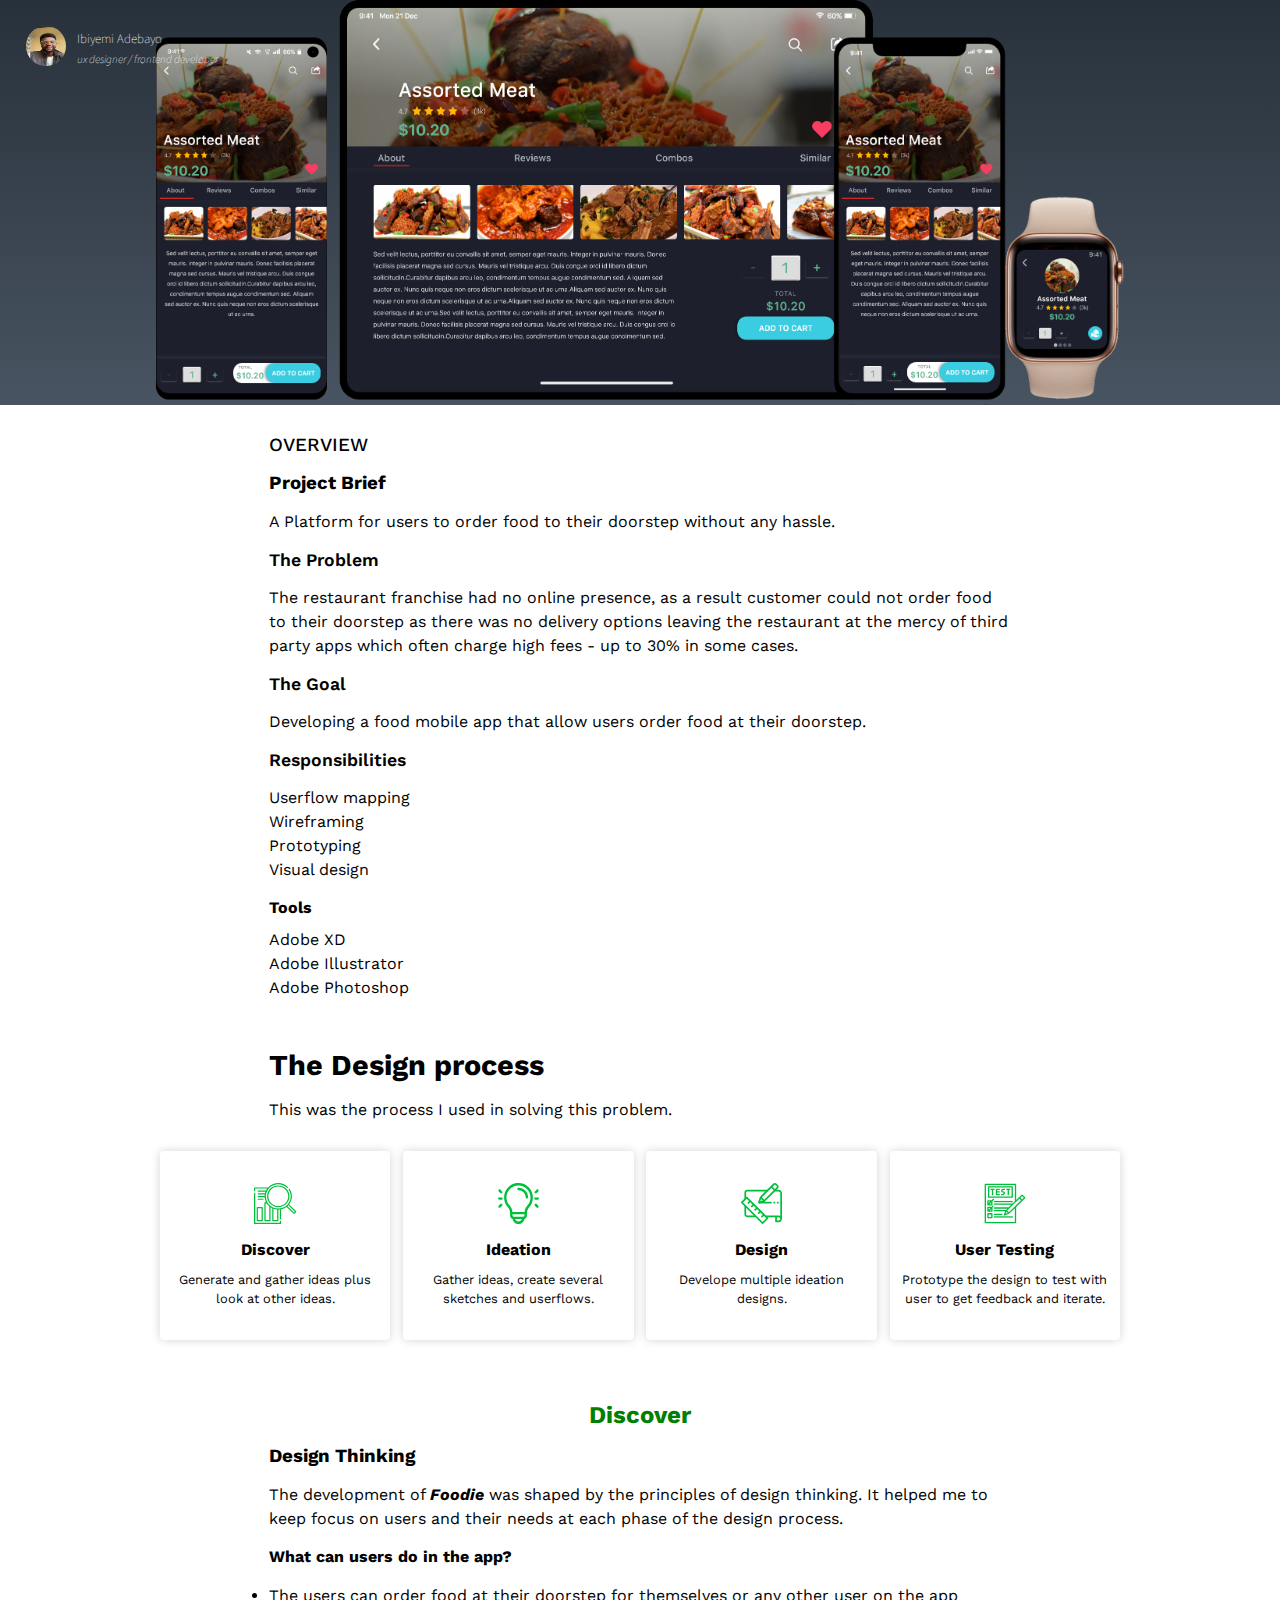
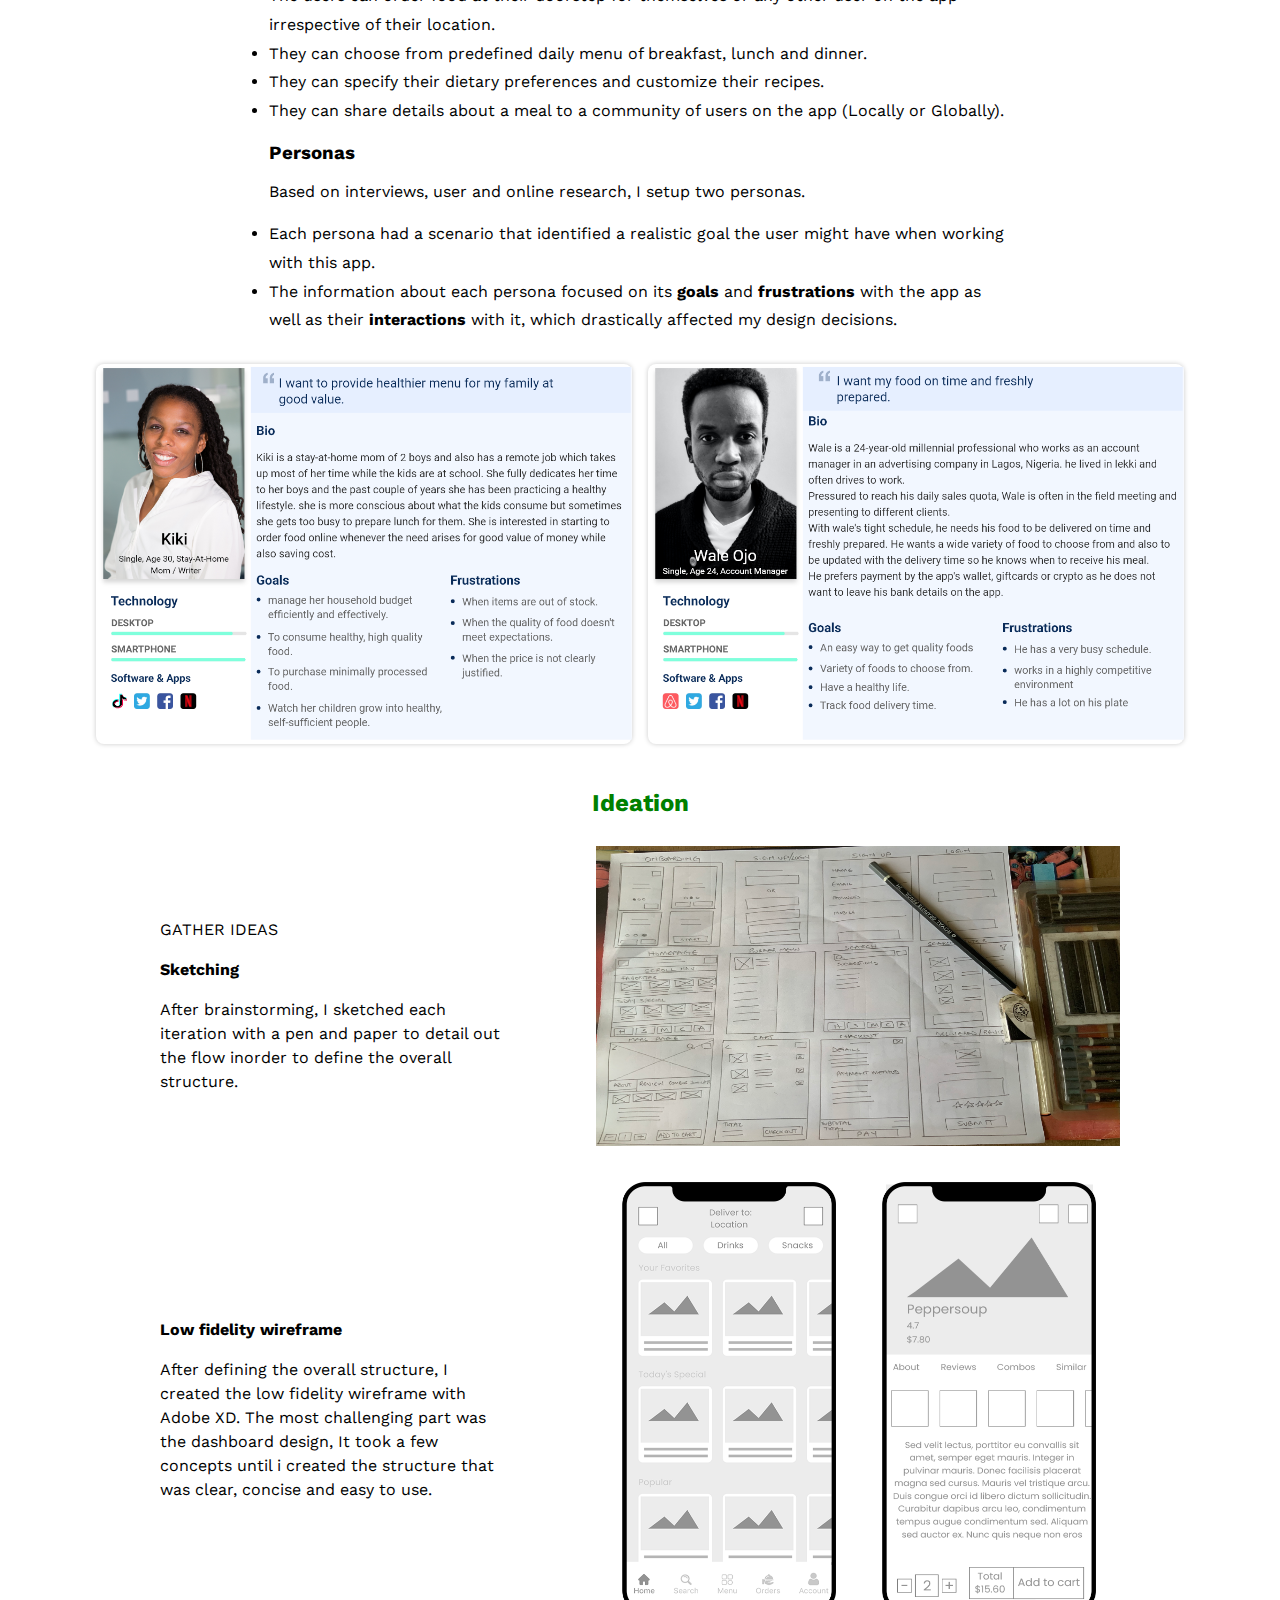
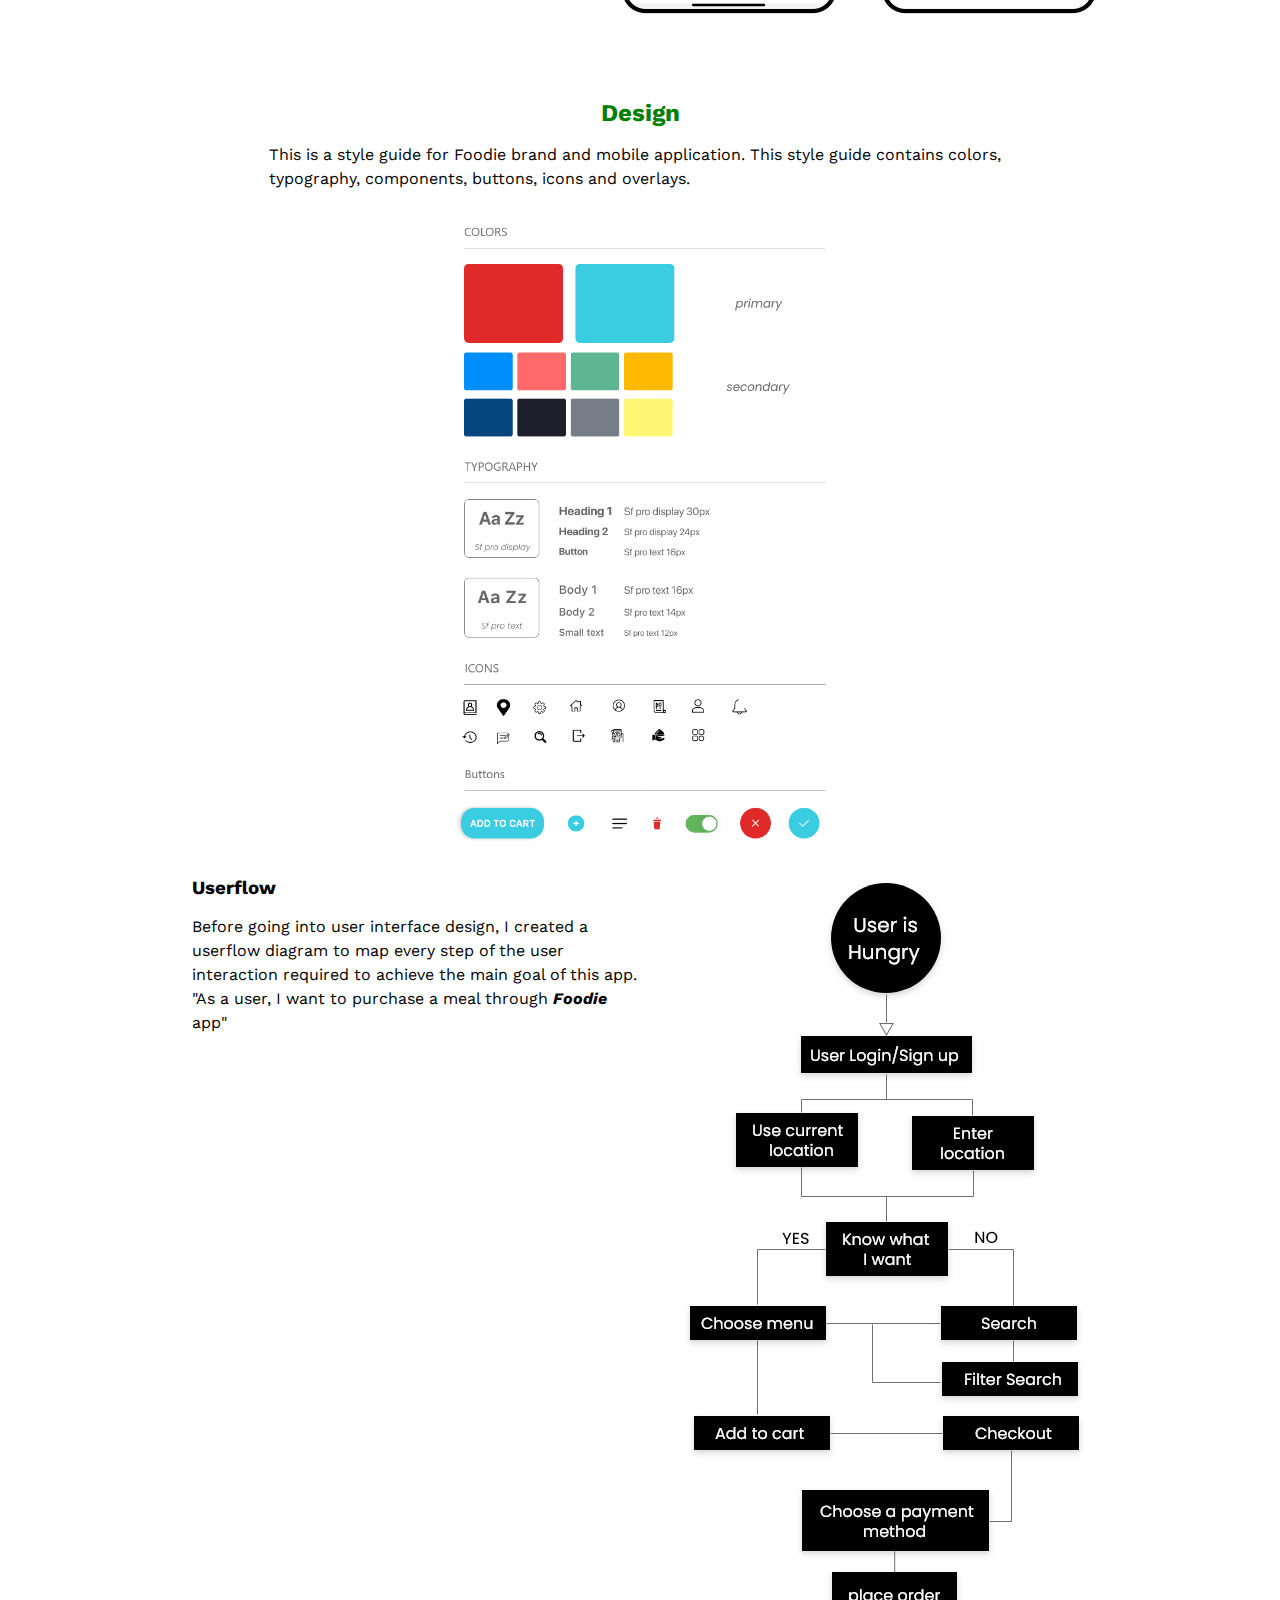
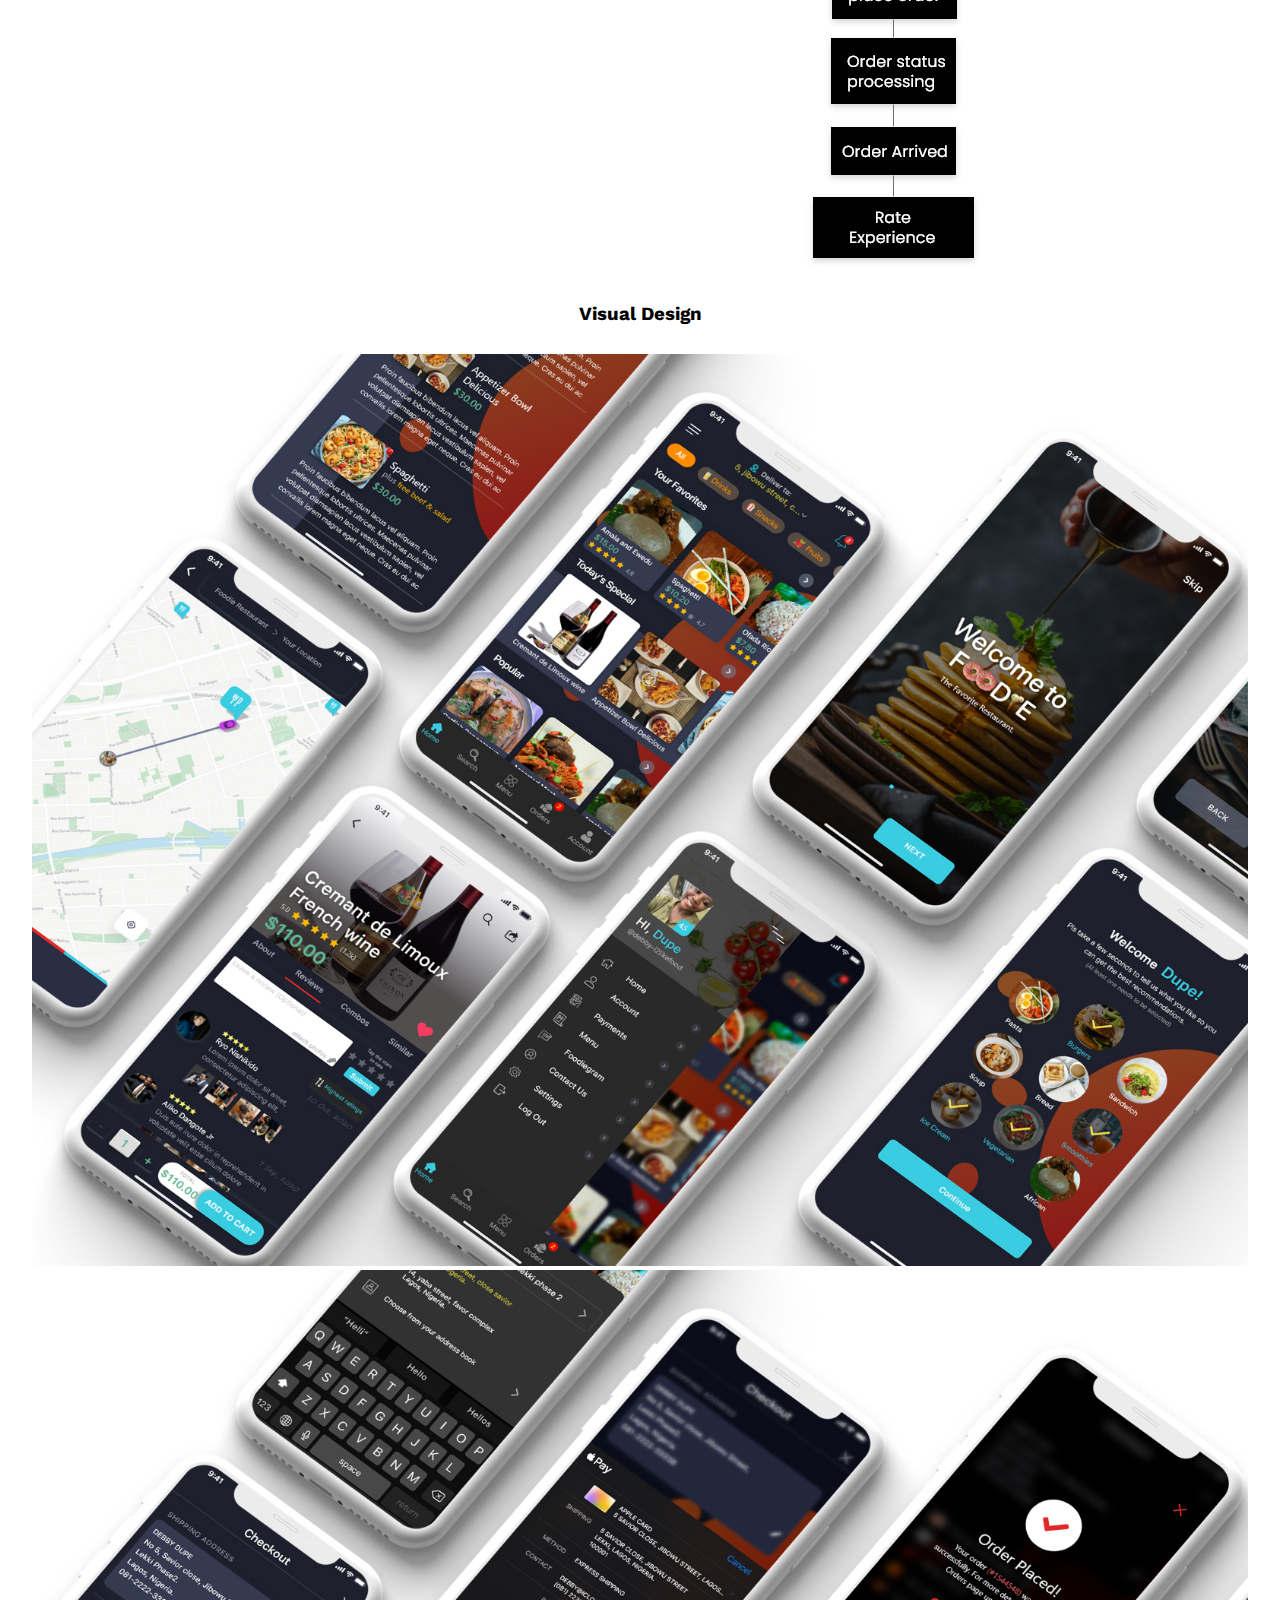
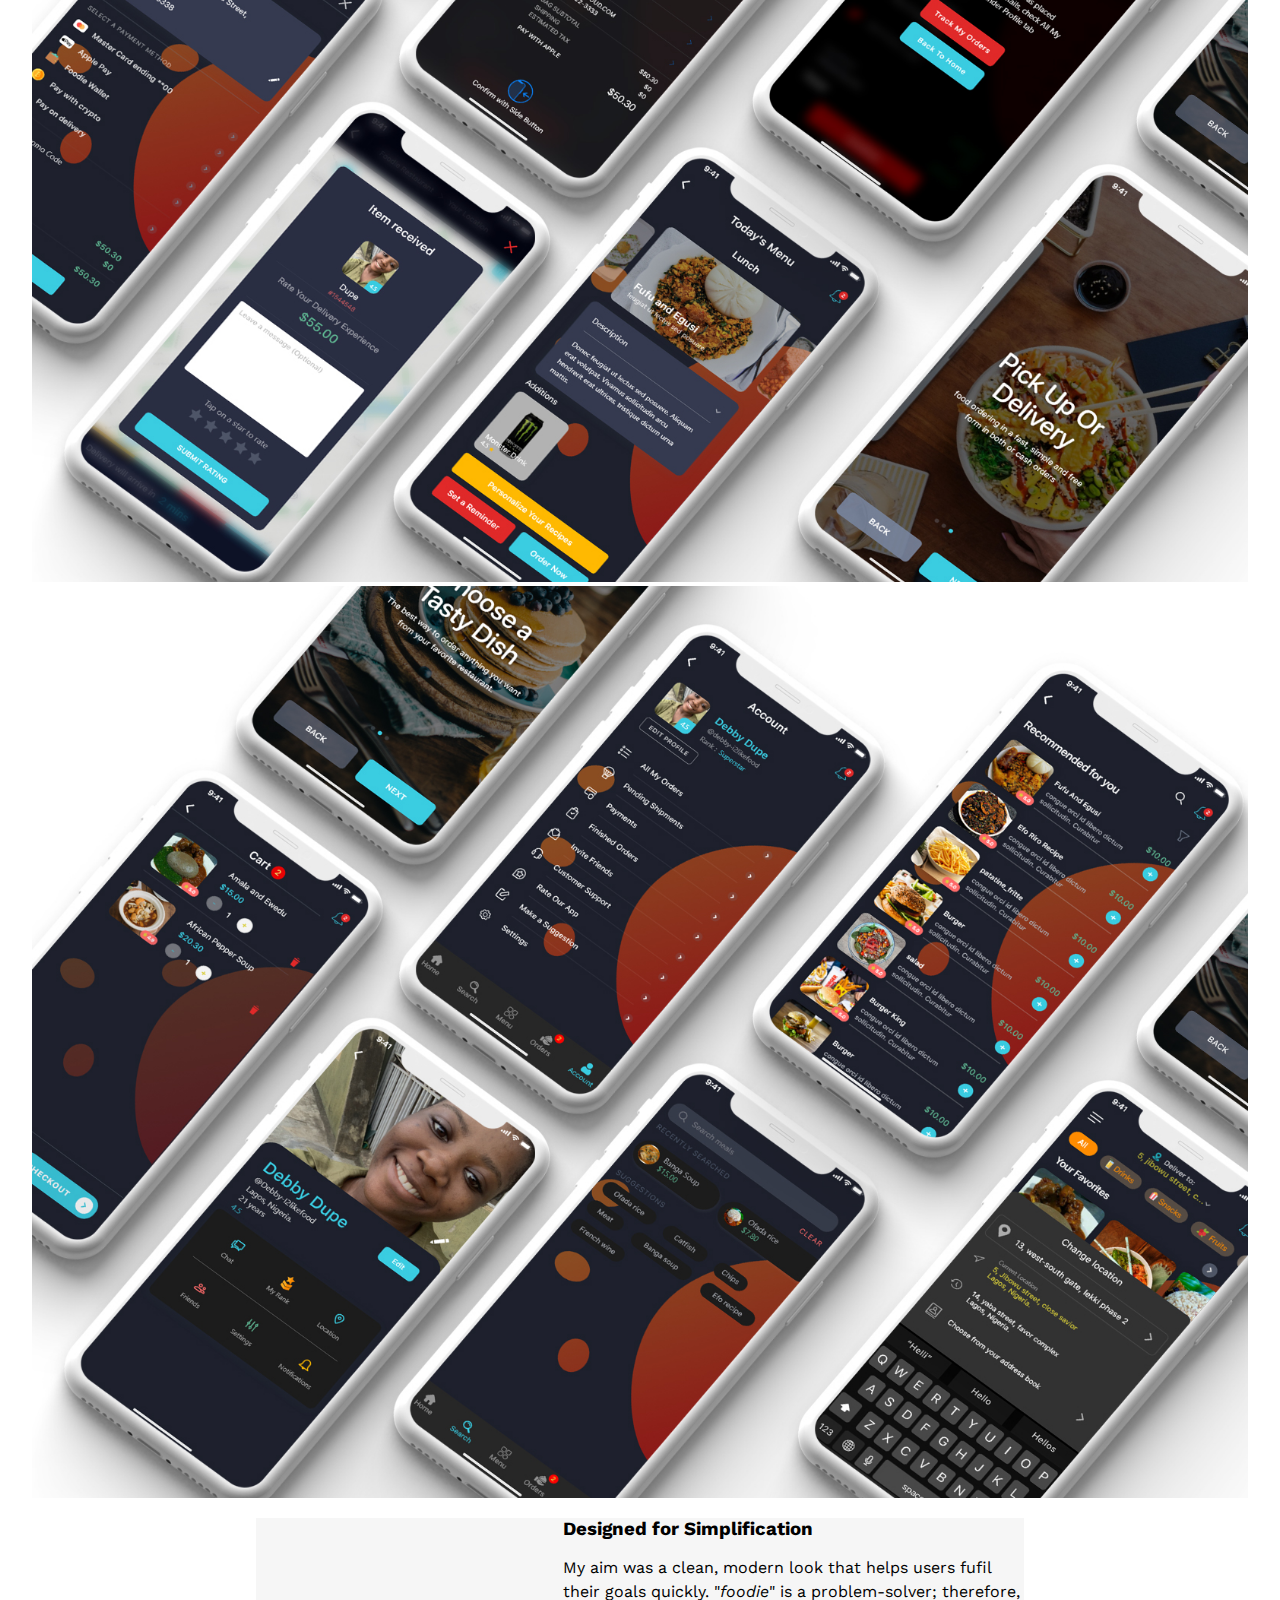
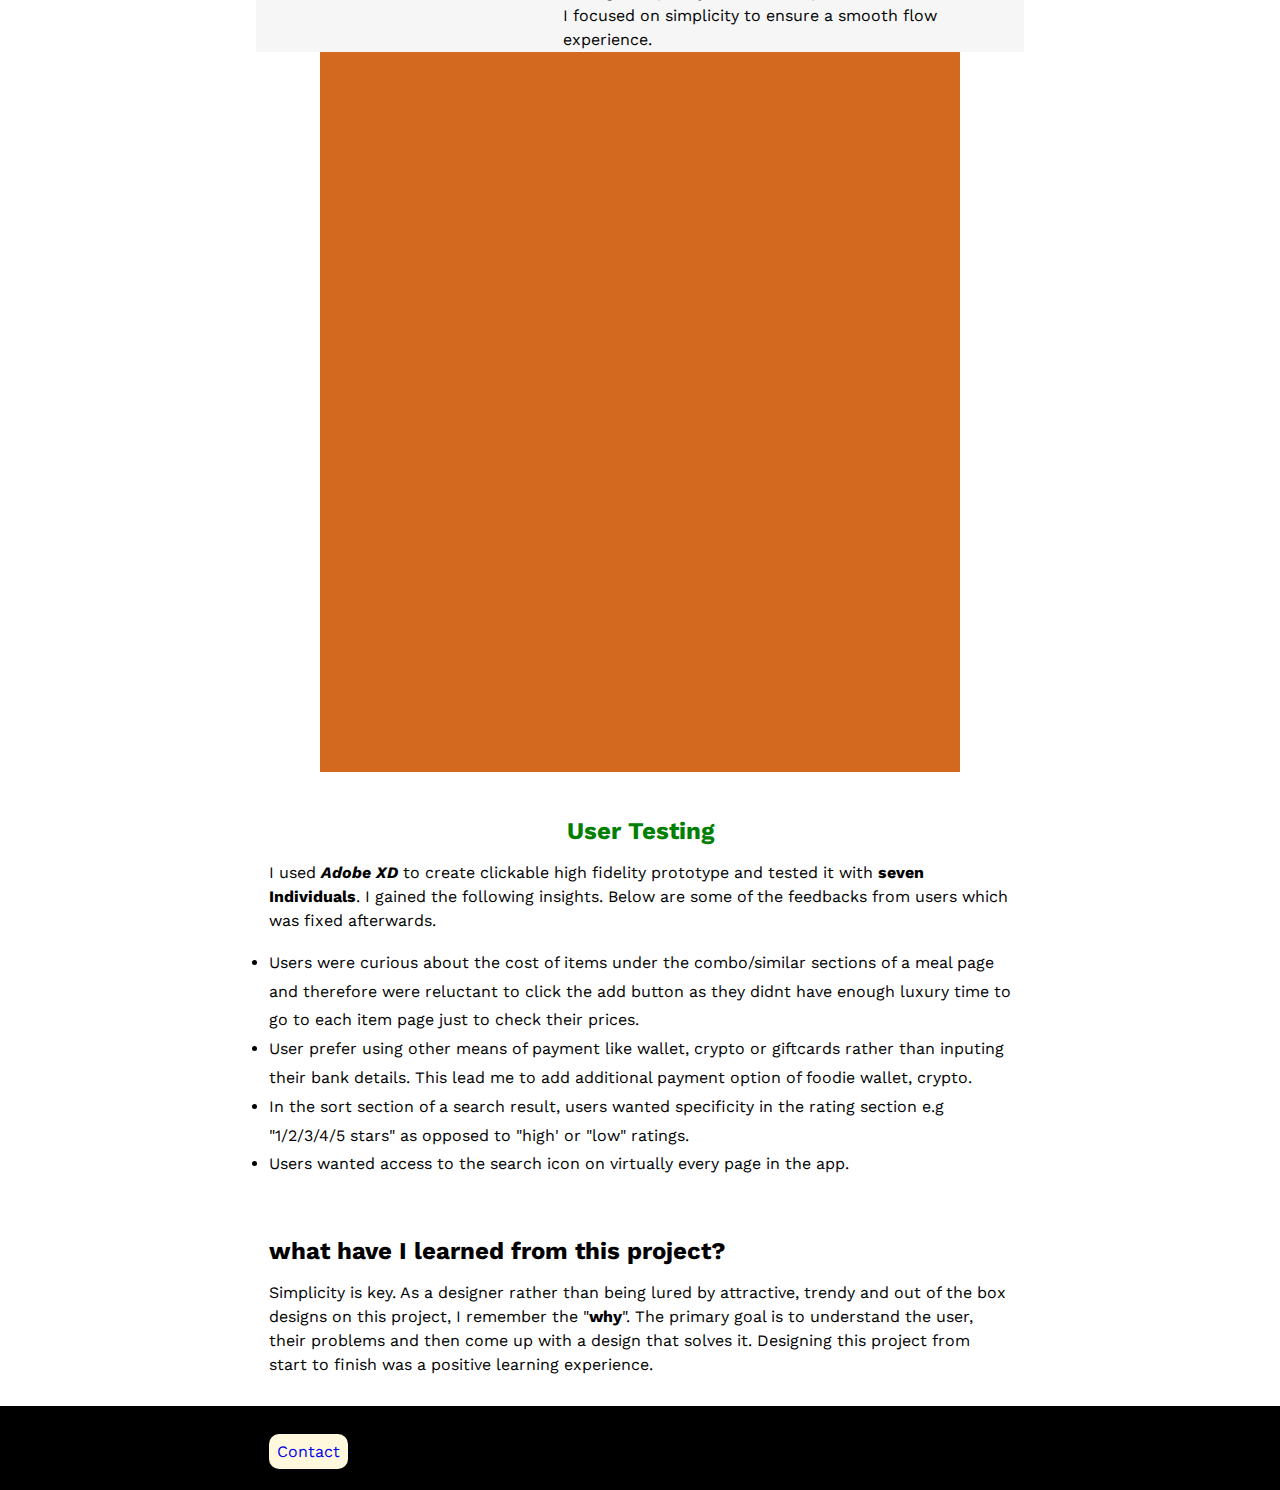
==== index.html @ 2580980e "changed mockup" ====
<!DOCTYPE html>
<html lang="en">
<head>
    <meta charset="UTF-8">
    <meta name="viewport" content="width=device-width, initial-scale=1.0">
    <title>Welcome to foodie</title>
    <link rel="preconnect" href="https://fonts.gstatic.com">
    <link href="https://fonts.googleapis.com/css2?family=Source+Sans+Pro:ital,wght@0,300;0,400;0,900;1,200&family=Work+Sans:wght@400;500;600&display=swap" rel="stylesheet">
    <link rel="stylesheet" href="web-fonts-with-css/css/fontawesome-all.min.css">
    <link rel="stylesheet" href="foodie.css">
    <link rel="stylesheet" href="query.css">
</head>
<body>
    
    <section id="header-bg-img">
        <div class="myinfo">
            <a href="#"><img class="mypic" src="foodie/IMG_1595_50.jpg" alt=""></a>
            <div class="details">
                <div class="myname"><a href="">Ibiyemi Adebayo</a></div>
                <div class="role"><a href="">ux designer / frontend developer</a></div>
            </div>
        </div>
    </section>

    <section id="overview">
        <div class="container-text">
            <h3 style="font-weight: 500;">OVERVIEW</h3>
            <h3>Project Brief</h3>
            <p>A Platform for users to order food to their doorstep without any hassle.</p>
            <h3 class="problem">The Problem</h3>
            <p>The restaurant franchise had no online presence, as a result customer could not order food to their doorstep as there was no delivery options leaving the restaurant at the mercy of third party apps which often charge high fees - up to 30% in some cases.</p>
            <h3 class="goal">The Goal</h3>
            <p>Developing a food mobile app that allow users order food at their doorstep.</p>
            <h3 class="responsibility" >Responsibilities</h3>
            <p>Userflow mapping</p>
            <p>Wireframing</p>
            <p>Prototyping</p>
            <p>Visual design</p>

            <h4>Tools</h4>
            <p>Adobe XD</p>
            <p>Adobe Illustrator</p>
            <p>Adobe Photoshop</p>
    
            <h2 class="process">The Design process</h2>
            <p class="process-text">This was the process I used in solving this problem.</p>
        </div>

            <div class="process-bg-img">
                <div class="discoveries">
                    <div class="discover-icon">
                        <a href=""><img class="icon" src="foodie/research.svg" alt=""></a>
                    </div>
                    <h4 class="text-head">
                        Discover
                    </h4>
                    <p>
                        Generate and gather ideas plus look at other ideas.
                    </p>
                </div>

                <div class="discoveries">
                    <div class="discover-icon">
                        <a href=""><img class="icon" src="foodie/idea.svg" alt=""></a>
                    </div>
                    <h4 class="text-head"> Ideation</h4>
                    <p>Gather ideas, create several sketches and userflows.</p>
                </div>

                <div class="discoveries">
                    <div class="discover-icon">
                        <a href=""><img class="icon" src="foodie/sketch.svg" alt=""></a>
                    </div>
                    <h4 class="text-head">Design</h4>
                    <p> Develope multiple ideation designs.</p>
                </div>

                <div class="discoveries">
                    <div class="discover-icon">
                        <a href=""><img class="icon" src="foodie/test.svg" alt=""></a>
                    </div>
                    <h4 class="text-head">User Testing</h4>
                    <p> Prototype the design to test with user to get feedback and iterate.</p>
                </div>
            </div>
    
        <div class="container-text">
                
                <h2 class="discover-header">Discover</h2>
                <h3 class="discover">
                    Design Thinking
                </h3>
        
                <p>The development of <em><strong>Foodie</strong></em> was shaped by the principles of design thinking. It helped me to keep focus on users and their needs at each phase of the design process.</p>
                <h4 class="keyfinding">What can users do in the app?</h4>
                <ul>
                    <li>The users can order food at their doorstep for themselves or any other user on the app irrespective of their location.</li>
                    <li>They can choose from predefined daily menu of breakfast, lunch and dinner.</li>
                    <li>They can specify their dietary preferences and customize their recipes.</li>
                    <li>They can share details about a meal to a community of users on the app (Locally or Globally).</li>
                </ul>
        
                <h3 class="personas">Personas</h3>
                <p>Based on interviews, user and online research, I setup two personas.</p>
        
                <ul>
                    <li>Each persona had a scenario that identified a realistic goal the user might have when working with this app.</li>
                    <li>The information about each persona focused on its <strong>goals</strong> and <strong>frustrations</strong> with the app as well as their <strong>interactions</strong> with it, which drastically affected my design decisions.</li>
                </ul>
        </div>

            <div class="personas-bg-img">
               
                <div class="persona">
                    <img class="svg" src="foodie/Group 1541.png" alt="">
                </div>

                <div class="persona">
                    <img class="svg" src="foodie/Group 153901.png" alt="">
                </div>
                
            </div>
<!-- 
            <div class="container-persona">
                <div class="faza">
                    <div class="fazaprofile">
                        <div class="fazaimg">
                          <h3>Wale Ojo</h3>
                          <p>Single, Age 24, Account Manager</p>
                        </div>
                        <div class="fazatext">

                        </div>
                    </div>
                </div>
                <div class="christi">
                    <div class="christiprofile">
                        <div class="christi-img">

                        </div>
                        <div class="christi-text">

                        </div>
                    </div>
                </div>
            </div> -->

        <div class="container-text">
                <h2 class="discover-header" >
                    Ideation
                </h2>
        </div>

        
        <div class="sketch-container">
            <div class="d-ideas">
                <p class="idea">GATHER IDEAS</p>
                <p class="idea2"><strong>Sketching</strong></p>
                <p>After brainstorming, I sketched each iteration with a pen and paper to detail out the flow inorder to define the overall structure. </p>
            </div>

            <div class="ideation-bg-img">
                    <img class="sketch" src="foodie/IMG_E1622.JPG" alt="">
            </div>
        </div>

        <div class="sketch-container">
            <div class="d-ideas">
                <p class="idea2"><strong>Low fidelity wireframe</strong></p>
                <p>After defining the overall structure, I created the low fidelity wireframe with Adobe XD. The most challenging part was the dashboard design, It took a few concepts until i created the structure that was clear, concise and easy to use. </p>
            </div>

            <div class="ideation-bg-img2">
                    <img class="sketch2" src="foodie/102.png" alt="">
            </div>
        </div>
            
        <div class="container-text">
                    <h2 class="discover-header">Design</h2>
        
                    <!-- <p class="laying">Lorem ipsum dolor sit amet consectetur.</p>
                    <p class="laying2">Lorem ipsum dolor sit amet consectetur.</p> -->
                    <p class="styleguide">This is a style guide for Foodie brand and mobile application. This style guide contains colors, typography, components, buttons, icons and overlays.</p>

                    <div class="design-bg-img">
                        <img  class="elements" src="foodie/Group 1688.png" alt="">
                    </div>
        
        </div>
        
        <div class="userflow-cont">
            <div class="userflow-text">
                            <h3 class="general">Userflow</h3>
                
                            <p class="userflow">
                               Before going into user interface design, I created a userflow diagram to map every step of the user interaction required to achieve the main goal of this app. "As a user, I want to purchase a meal through <strong><em>Foodie</em></strong> app"
                            </p>
                        </div>
    
                        <div class="userflow-bg-img">
                            <img class="flowimg"  src="foodie/Group 1721.png" alt="">
                        </div>
                    </div>
   
    
    
            <div class="container-text">
                <h3 class="splash">Visual Design</h3>
            </div>

            <div class="visual-img-cont">
                <img class="visual-img" src="foodie/newmockup-1.jpg" alt="">
            </div>
            <div class="visual-img-cont">
                <img class="visual-img" src="foodie/newmockup-2.jpg" alt="">
            </div>
            <div class="visual-img-cont">
                <img class="visual-img" src="foodie/newmockup-3.jpg" alt="">
            </div>
           
        
                <div class="simply">
                    
                    <div class="simply-img">
                        <img class="simplyimg" src="foodie/IMG-1540222.gif" alt="">
                    </div>

                    <div class="simply-text">
                        <h3 class="homescreen" style="margin-bottom: 1rem;">
                            Designed for Simplification
                        </h3>
                        <p>My aim was a clean, modern look that helps users fufil their goals quickly. "<em>foodie</em>" is a problem-solver; therefore, I focused on simplicity to ensure a smooth flow experience.</p>
                    </div>

                </div>
        
                <div class="videowrapper">
                    <iframe width="400" height="600" style="margin: 0 auto;"  src="https://www.youtube.com/embed/BEvwaNuHQRQ" frameborder="0" allow="accelerometer; autoplay; clipboard-write; encrypted-media; gyroscope; picture-in-picture" allowfullscreen></iframe>
                </div>
               

        <div class="container-text">
                <h2 class="discover-header">User Testing</h2>
                <p>I used <em><strong>Adobe XD</strong></em> to create clickable high fidelity prototype and tested it with <strong>seven Individuals</strong>. I gained the following insights. Below are some of the feedbacks from users which was fixed afterwards.</p>

                <ul>
                <li>Users were curious about the cost of items under the combo/similar sections of a meal page and therefore were reluctant to click the add button as they didnt have enough luxury time to go to each item page just to check their prices.</li>
                <li>User prefer using other means of payment like wallet, crypto or giftcards rather than inputing their bank details. This lead me to add additional payment option of foodie wallet, crypto.</li>
                <li>In the sort section of a search result, users wanted specificity in the rating section e.g "1/2/3/4/5 stars" as opposed to "high' or "low" ratings.</li>
                <li>Users wanted access to the search icon on virtually every page in the app.</li>
            </ul>
        </div>

            <div class="playlist-bg-img">

            </div>

        <div class="container-text">
                <h2 class="applewatch">what have I learned from this project?</h2>
                <p>Simplicity is key. As a designer rather than being lured by attractive, trendy and out of the box designs on this project, I remember the "<strong>why</strong>". The primary goal is to understand the user, their problems and then come up with a design that solves it. Designing this project from start to finish was a positive learning experience.</p>
        </div>



    </section>
  
    <section id="footer">
    
        <div class="container-text">
       
            <div class="footer-contact">
                <div class="contact-details">
                    <div class="contact"><a href="https://hibee01.github.io/my-portfolio/#contact">Contact</a>
                    </div>
                   
                </div>
               
            </div>
        </div>
</section>













    
</body>
</html>
---- foodie.css ----
* {
    margin: 0;
    padding: 0;
    box-sizing: border-box;
}

body {
    /* font-family: 'Source Sans Pro', sans-serif; */
    font-family: 'Work Sans', sans-serif;
}

p {
    line-height: 1.5;
}

h2 {
    margin: 1rem 0;
}

h3 {
    margin-bottom: 1rem;
}

.problem {
    margin-top: 1.5rem;
}

h4 {
    margin: 1rem 0 0.7rem 0;
}

ul {
    margin: 1rem 0;
}

li {
    line-height: 1.8;
}


#header-bg-img {
    background-image: url(foodie/mockup.png), linear-gradient(#28313B,#485461);
    height: 40vh;
    width: 100%;
    margin-bottom: 1rem;
    background-size: contain;
    background-repeat: no-repeat;
    background-position: center;
}

.mypic {
    width: 60px;
    height: 60px;
    border-radius: 50%;
    object-fit: fill;
    /* margin-left: 4%;
    margin-top: 2%; */
}

.videowrapper {
    width: 50%;
    position: relative;
    height: 0;
    padding-bottom: 56.25%;
    background-color: chocolate;
    margin: auto;
}
.videowrapper iframe {
    position: absolute;
    top: 0;
    left: 0;
    width: 100%;
    height: 100%;
   
}


.myinfo a {
    text-decoration: none;
}

.myinfo {
    display: flex;
    align-items: center;
    padding-left: 2%;
    padding-top: 2%;
}

.details {
    margin-left: 0.7rem;
}

.details a {
    color: white;
}

.myname a {
    font-weight: 200;
    font-family: 'Source Sans Pro', sans-serif;
}

.role a {
    font-style: italic;
    font-weight: 200;
    font-size: 0.7rem;
    font-family: 'Source Sans Pro', sans-serif;
}

/* OVERVIEW SECTION */

.container-text {
    width: 60%;
    /* background-color: red; */
    margin: 0 auto;
    padding: 1%;
}

.problem, .goal, .responsibility {
    margin: 1rem 0;
    font-weight: 600;
    font-size: 1.1rem;
}

.process {
    font-size: 1.8rem;
    margin: 3rem 0 1rem 0;
}

.process-bg-img {
    display: flex;
    justify-content: space-between;
    width: 65%;
    margin: 1rem auto;
    /* background-color: green; */
    
}

.discoveries {
    flex-basis: 24%;
    text-align: center;
    background: white;
    box-shadow: 0 0 10px rgb(212, 212, 212);
    border-radius: 4px;
    padding: 2rem 0.7rem;
}

.discoveries p {
    font-size: 0.8rem;
    /* line-height: 1.2; */
}

.icon {
    width: 20%;
    color: green;
}

.text-head {
    margin: 0.7rem 0;
}

.personas-bg-img {
    display: flex;
    width: 80%;
    gap: 1.2rem;
    margin: 0 auto;
    justify-content: space-between;
    /* background-color: brown; */
}

.persona {
    box-shadow: 0 0 5px rgb(202, 202, 202);
    border-radius: 8px;
    /* background-color: chartreuse; */
}

.svg {
    width: 100%;
}

.discover-header {
    text-align: center;
    margin: 2rem 0 1rem 0;
    color: green;
}

.sketch-container {
    display: flex;
    align-items: center;
    width: 60%;
    margin: 0 auto;
    /* background-color: pink; */
    /* justify-content: space-between; */
}

.d-ideas {
    flex-basis: 50%;
}

.ideation-bg-img {
   flex-basis: 60%;
}

.ideation-bg-img2 {
   flex-basis: 60%;
}

.idea, .idea2 {
    margin: 1rem 0;
}

.d-ideas p {
    width: 80%;
}

.sketch {
    width: 100%;
    height: 300px;
}

.sketch2 {
    width: 100%;
    max-height: 500px;
}

.container-persona {
    width: 70%;
    display: flex;
}

.design-bg-img {
    text-align: center;
    margin-top: 2rem;
    /* background-color: blue; */
}

.elements {
    width: 50%;
}

.userflow-cont {
    display: flex;
    /* background-color: blue; */
    width: 70%;
    margin: 1rem auto;
}

.userflow-text {
    flex-basis: 50%;
}

.userflow-bg-img {
    text-align: right;
    flex-basis: 50%;
}

.splash {
    text-align: center;
}

.visual-img-cont {
    margin: 0 auto;
    text-align: center;
}
.visual-img {
    width: 95%;
    
}


.simply {
    display: flex;
    justify-content: space-between;
    align-items: center;
    background: #F6F6F6;
    margin-left: auto;
    margin-right: auto;
    margin-top: 1rem;
    width: 60%;
}

.simply-img {
    flex-basis: 30%;
}

.simplyimg {
    width: 90%;
}

.simply-text {
    flex-basis: 60%; 
}

.simply-text p {
    width: 100%;
}

.video-link {
    text-align: center;
    margin-top: 1rem;
}

.video-link a {
    background-color: blue;
    color: white;
    padding: 1rem 2rem;
    border: none;
    border-radius: 50px;
    box-shadow: 1px 1px 10px rgb(165, 164, 164);
    cursor: pointer;
    font-weight: 600;
    text-decoration: none;
}

#footer {
    background-color: black;
    clear: both;
    padding: 1rem 0;
    margin-top: 1rem;
}

.footer-contact {
    display: flex;
    justify-content: space-between;
    align-items: center;
}

.contact, .resume {
    display: inline-block;
    margin-top: 0.5rem;
}

.contact a, .resume a {
    font-size: 1rem;
    padding: 0.5rem;
    text-decoration: none;
    background-color: cornsilk;
    border-radius: 10px;
    margin-right: 1rem;
}

.share {
    font-size: 0.7rem;
}
---- query.css ----
@media (max-width: 1700px) {
    .splash-bg-img {
        height: 1800px;
    }
    .sketch-container {
        width: 65%;
    }
    
    
}
@media (max-width: 1500px) {
    .splash-bg-img {
        height: 1500px; 
    }
    .sketch-container {
        width: 70%;
    }
    
 
    
}
@media (max-width: 1300px) {
    .splash-bg-img {
        height: 1300px; 
    }
    #header-bg-img {
        height: 45vh;
        width: 100%;
    }
    .process-bg-img {
        width: 75%; 
    }
    .mypic {
        width: 40px;
        height: 40px;
    }
    /* .myinfo {
        padding-left: 1%;
    } */
    .myname a {
        font-weight: 100;
        font-size: 0.8rem;
    }
    .role a {
        font-weight: 100; 
    }
    .personas-bg-img {
        width: 85%;
        gap: 1rem;
    }
    .sketch-container {
        width: 75%;
    }
    
    
}
@media (max-width: 1100px) {
    .splash-bg-img {
        height: 1100px; 
    }
    .process-bg-img {
        width: 85%; 
    }
    .process {
        font-size: 1.6rem;
    }
    .sketch-container {
        width: 80%;
    }
    .ideation-bg-img2 {
        flex-basis: 55%;
     }
     .sketch {
        width: 100%;
        height: 250px;
    }
    .design-bg-img {
        margin-top: 1.2rem;
    }
    .elements {
        width: 60%;
    }
    .flowimg {
        width: 80%;
    }
    .simply {
        width: 70%;
    }
  
}
@media (max-width: 955px) {
    .splash-bg-img {
        height: 1000px;  
    }
}
@media (max-width: 900px) {
    .splash-bg-img {
        height: 900px;  
    }
    #header-bg-img {
        height: 45vh;
        width: 100%;
    }
    .myinfo {
        display: none;
    }
    .role {
        width: 70%;
    }
    .container-text {
        width: 70%;
    }
    .process-bg-img {
        flex-wrap: wrap;
        width: 75%; 
        justify-content: center;
        gap: 1.5rem; 
    }
    .discoveries {
        flex-basis: 40%;
    }
    .personas-bg-img {
        width: 90%;
    }
    .sketch-container {
        width: 85%;
    }
    .elements {
        width: 65%;
    }
    .userflow-cont {
        display: block;
        /* background-color: blue; */
        width: 70%;
        margin: 1rem auto;
    }
    .userflow-bg-img {
        text-align: center;
        margin-top: .7rem;
    }
    .flowimg {
        width: 65%;
    }
    
 

}
@media (max-width: 767px) {
    .splash-bg-img {
        height: 700px;  
    }
    #header-bg-img {
        height: 45vh;
        width: 100%;
    }
    .container-text {
        width: 75%;
    }
    .process-bg-img {
        width: 80%; 
    }
    .personas-bg-img {
        display: block;
        width: 80%;
    }
    h2 {
        margin: 0.7rem 0;
    }
    p {
        line-height: 1.3;
    }
    .sketch-container {
        width: 90%;
    }
   
    .idea, .idea2 {
        margin: 0.7rem 0;
    }
    .elements {
        width: 70%;
    }
    .simply {
        width: 80%;
    }
    .process {
        font-size: 1.4rem;
    }
    .userflow-cont {
        width: 75%;  
    }
    .videowrapper {
        width: 70%;
    }

    
}
@media (max-width: 575px) {
    .splash-bg-img {
        height: 1000px;  
        background-image: url(foodie/Artboard\ s.png);
    }
    #header-bg-img {
        height: 45vh;
        width: 100%;
    }
    .myinfo {
        padding-top: 3%;
    } 
    .container-text {
        width: 80%;
    }
    .process-bg-img {
        width: 90%; 
        gap: 1rem;
    }
    .personas-bg-img {
        display: block;
        width: 85%;
    }
  
    .sketch-container {
        display: block;
        text-align: center;
        width: 70%;
        /* background-color: pink; */
    }
    .discover-header {
        margin-top: 2rem;
        margin-bottom: 1rem;
    }
    .styleguide {
        margin-top: 0.7rem;
    }
    
    .sketch {
        width: 100%;
        height: 250px;
    }
    .d-ideas p {
        width: 100%;
    }
    .ideation-bg-img {
        margin-top: 1rem;
    }
    .styleguide{
        text-align: center;
    }
    .elements {
        width: 75%;
    }
    .flowimg {
        width: 70%;
    }
    .simply {
        display: block;
        text-align: center;
        justify-content: space-between;
        align-items: center;
        background: #F6F6F6;
        width: 60%;
    }
    .simplyimg {
        width: 60%;
    }
    h2 {
        font-size: 1.3rem;
    }
    h3 {
        font-size: 1rem;
    }
    p {
        font-size: 0.8rem;
        line-height: 1.5;
    }
    li {
        font-size: 0.8rem;
        line-height: 2;
    }
    .discover {
        margin-top: 0.7rem;
    }
    .discoveries {
        box-shadow: 0 0 10px rgba(185, 185, 185, 0.39);
    }
    .userflow-cont {
        width: 80%;  
    }
    .process {
        font-size: 1.2rem;
        margin: 2rem 0 0.7rem 0;
    }
    .video-link a {
        font-size: 0.8rem;
        padding: 0.7rem 1rem;
        font-weight: 500;
        margin-top: 1rem;
    }
    .videowrapper {
        width: 80%;
    }
 
}

@media (max-width: 515px) {
    .splash-bg-img {
        height: 900px;  
        background-image: url(foodie/Artboard\ s.png);
    }
}
@media (max-width: 461px) {
    .splash-bg-img {
        height: 800px;  
        background-image: url(foodie/Artboard\ s.png);
    }
    .videowrapper {
        width: 90%;
    }
}
 @media (max-width: 401px) {
    .splash-bg-img {
        height: 700px;  
        background-image: url(foodie/Artboard\ s.png);
    }
} 

@media (max-width: 376px) {
    .splash-bg-img {
        height: 1100px;  
        background-image: url(foodie/Artboard\ 30.png);
    }
    .container-text {
        width: 85%;
    }
    .process-bg-img {
        display: block;
        width: 65%; 
    }
    h2 {
        font-size: 1.1rem;
    }
    h3 {
        font-size: 1rem;
    }
    .problem, .goal, .responsibility {
        font-size: 1rem;
        margin-bottom: 0.5rem;
    }
    .icon {
        width: 12%;
        color: green;
    }
    .discoveries {
        margin-top: 0.7rem;
    }
    #header-bg-img {
        height: 45vh;
        width: 100%;
        background-size: contain;
        background-image: url(foodie/Group\ 2000-2.png), linear-gradient(#28313B,#485461);
    }
    .process {
        font-size: 1.1rem;
        text-align: center;
    }
    .process-text {
        text-align: center;
    }
    .elements {
        width: 95%;
    }
    .flowimg {
        width: 80%;
    }
    .sketch-container {
        width: 90%;
    }
    .userflow-cont {
        width: 90%;  
    }
    .simply {
        width: 75%;
    }
 
    .video-link a {
        font-size: 0.7rem;
        padding: 0.7rem 1.1rem;
        font-weight: 500;
        margin-top: 1rem;
    }
    .discover-header {
        margin-top: 1.5rem;
        margin-bottom: 0.5rem;
    }
    .applewatch {
        font-size: 1rem;
    }
    
    
}
@media (max-width: 341px) {
    .splash-bg-img {
        height: 900px;  
        background-image: url(foodie/Artboard\ 30.png);
}

/* @media (max-width: 300px) {
    .splash-bg-img {
        height: 900px;  
        background-image: url(foodie/Artboard\ 30.png);
} */
}
@media (max-width: 290px) {
    .splash-bg-img {
        height: 700px;  
        background-image: url(foodie/Artboard\ 30.png);
}
}
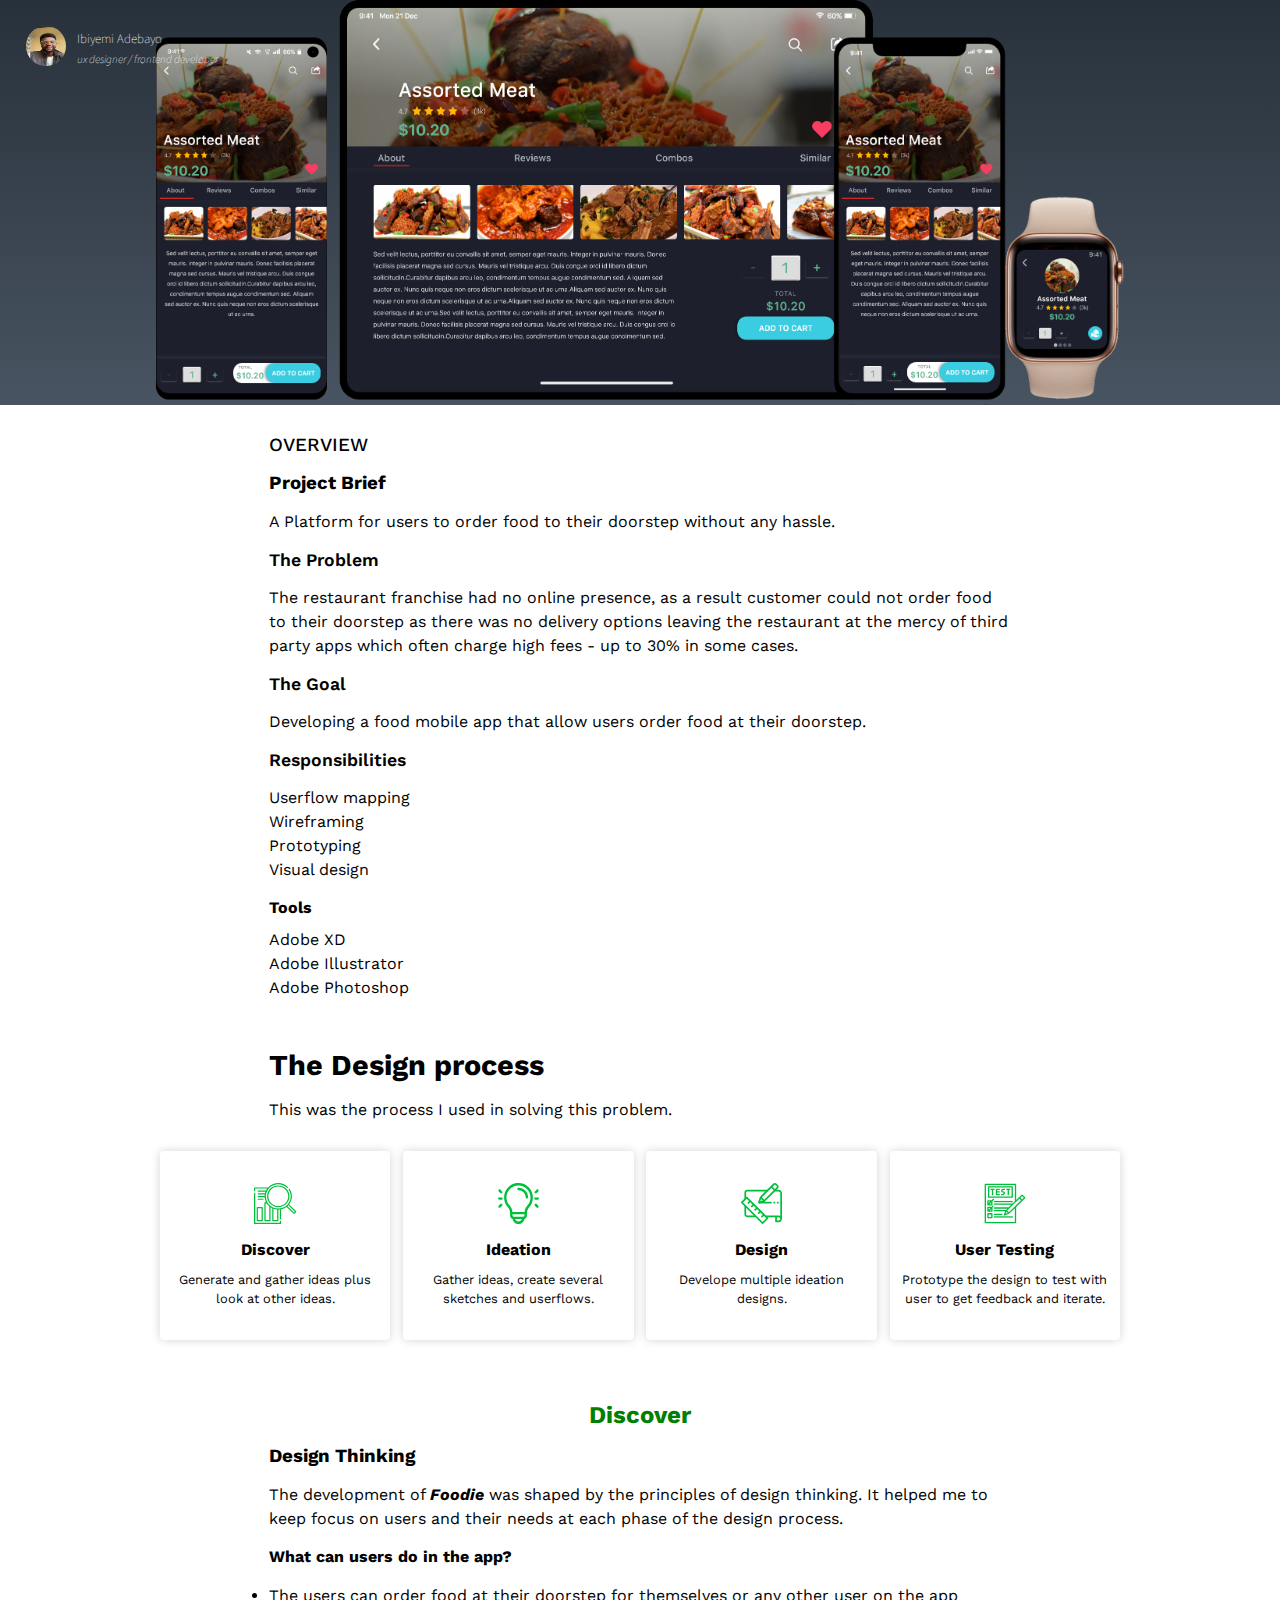
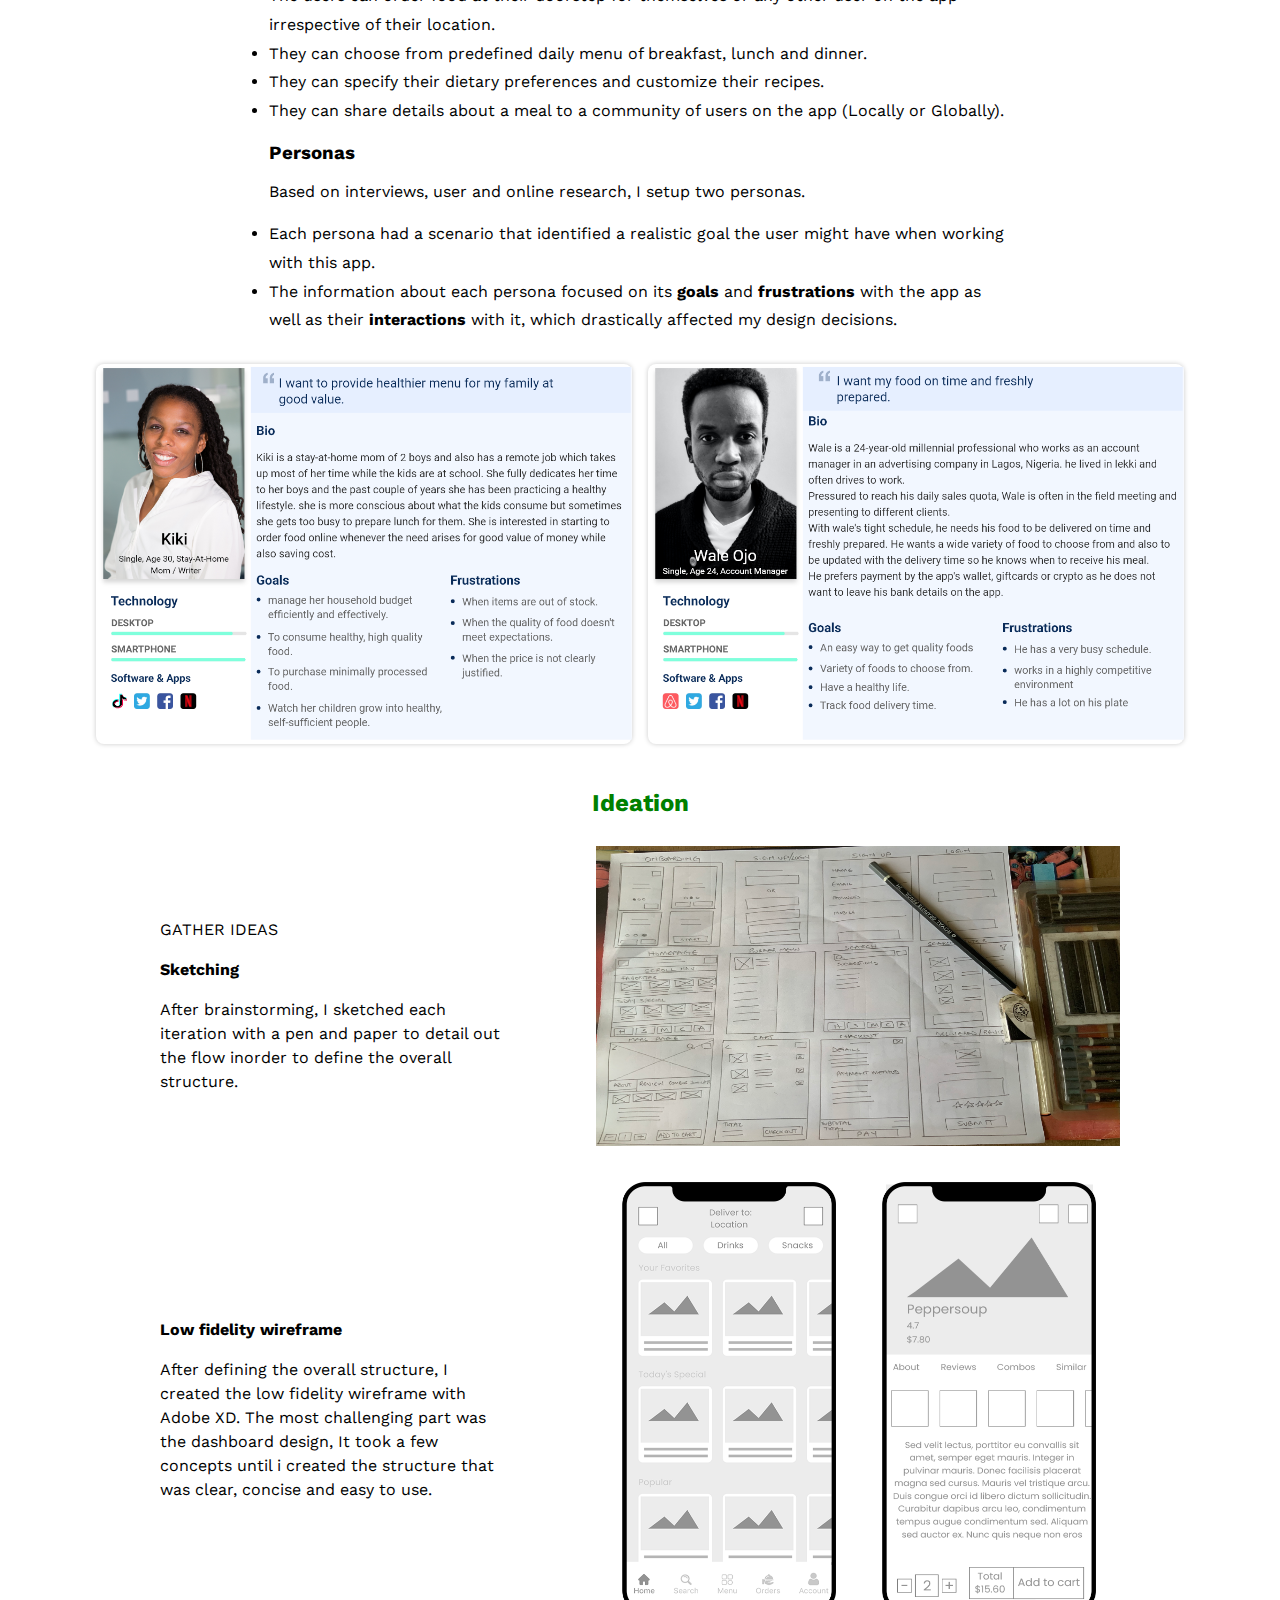
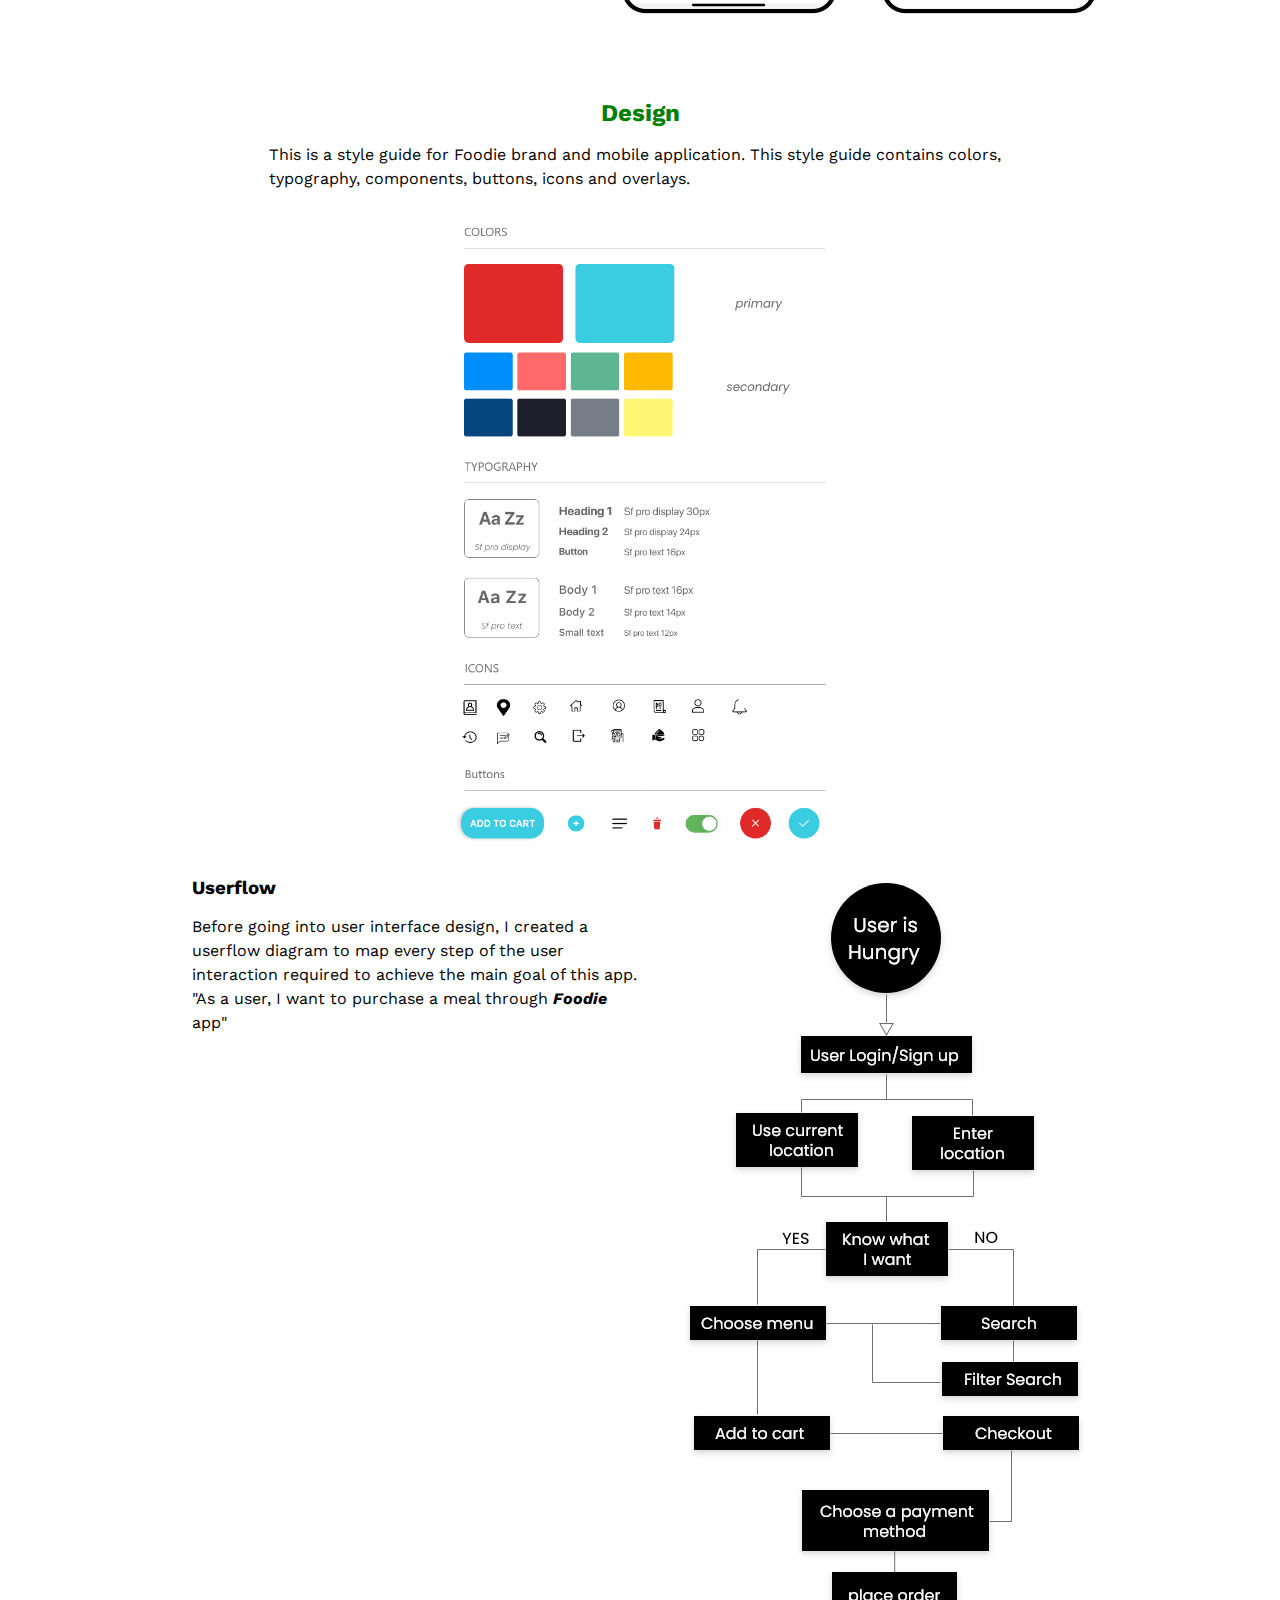
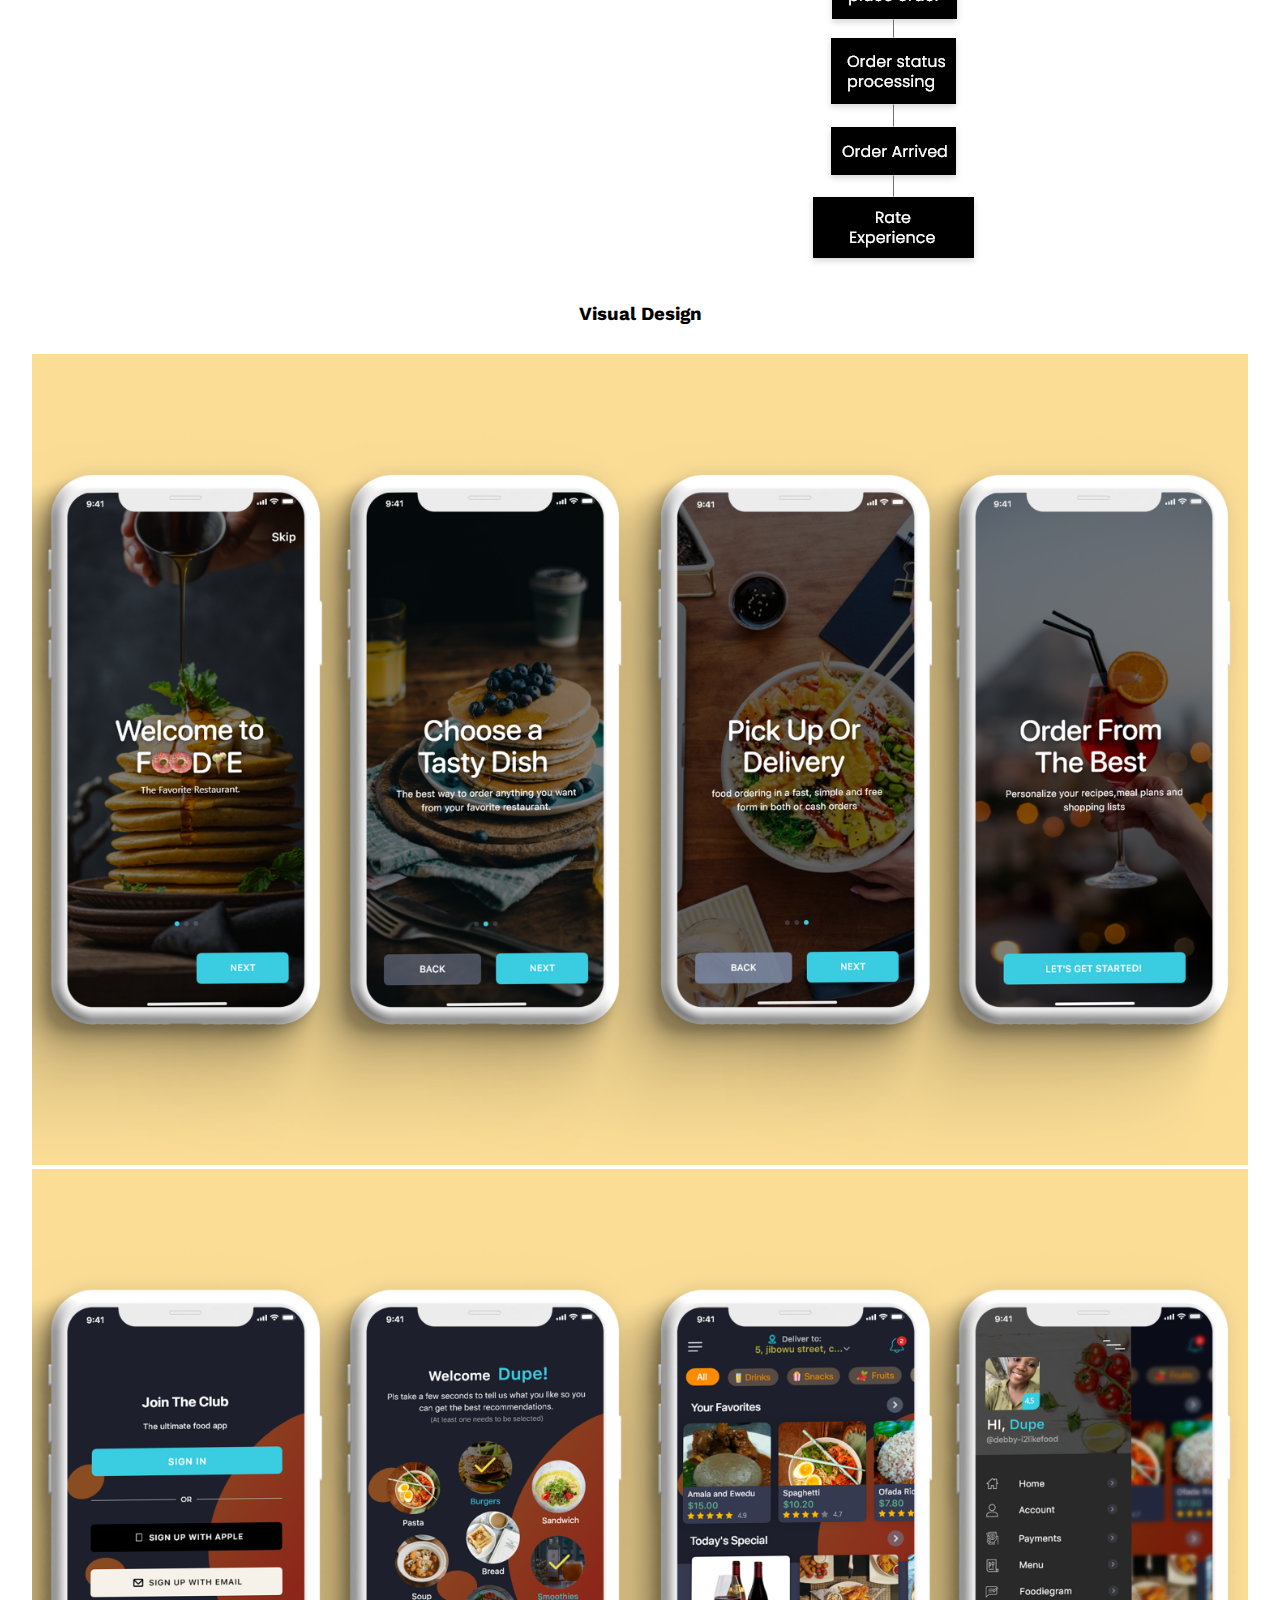
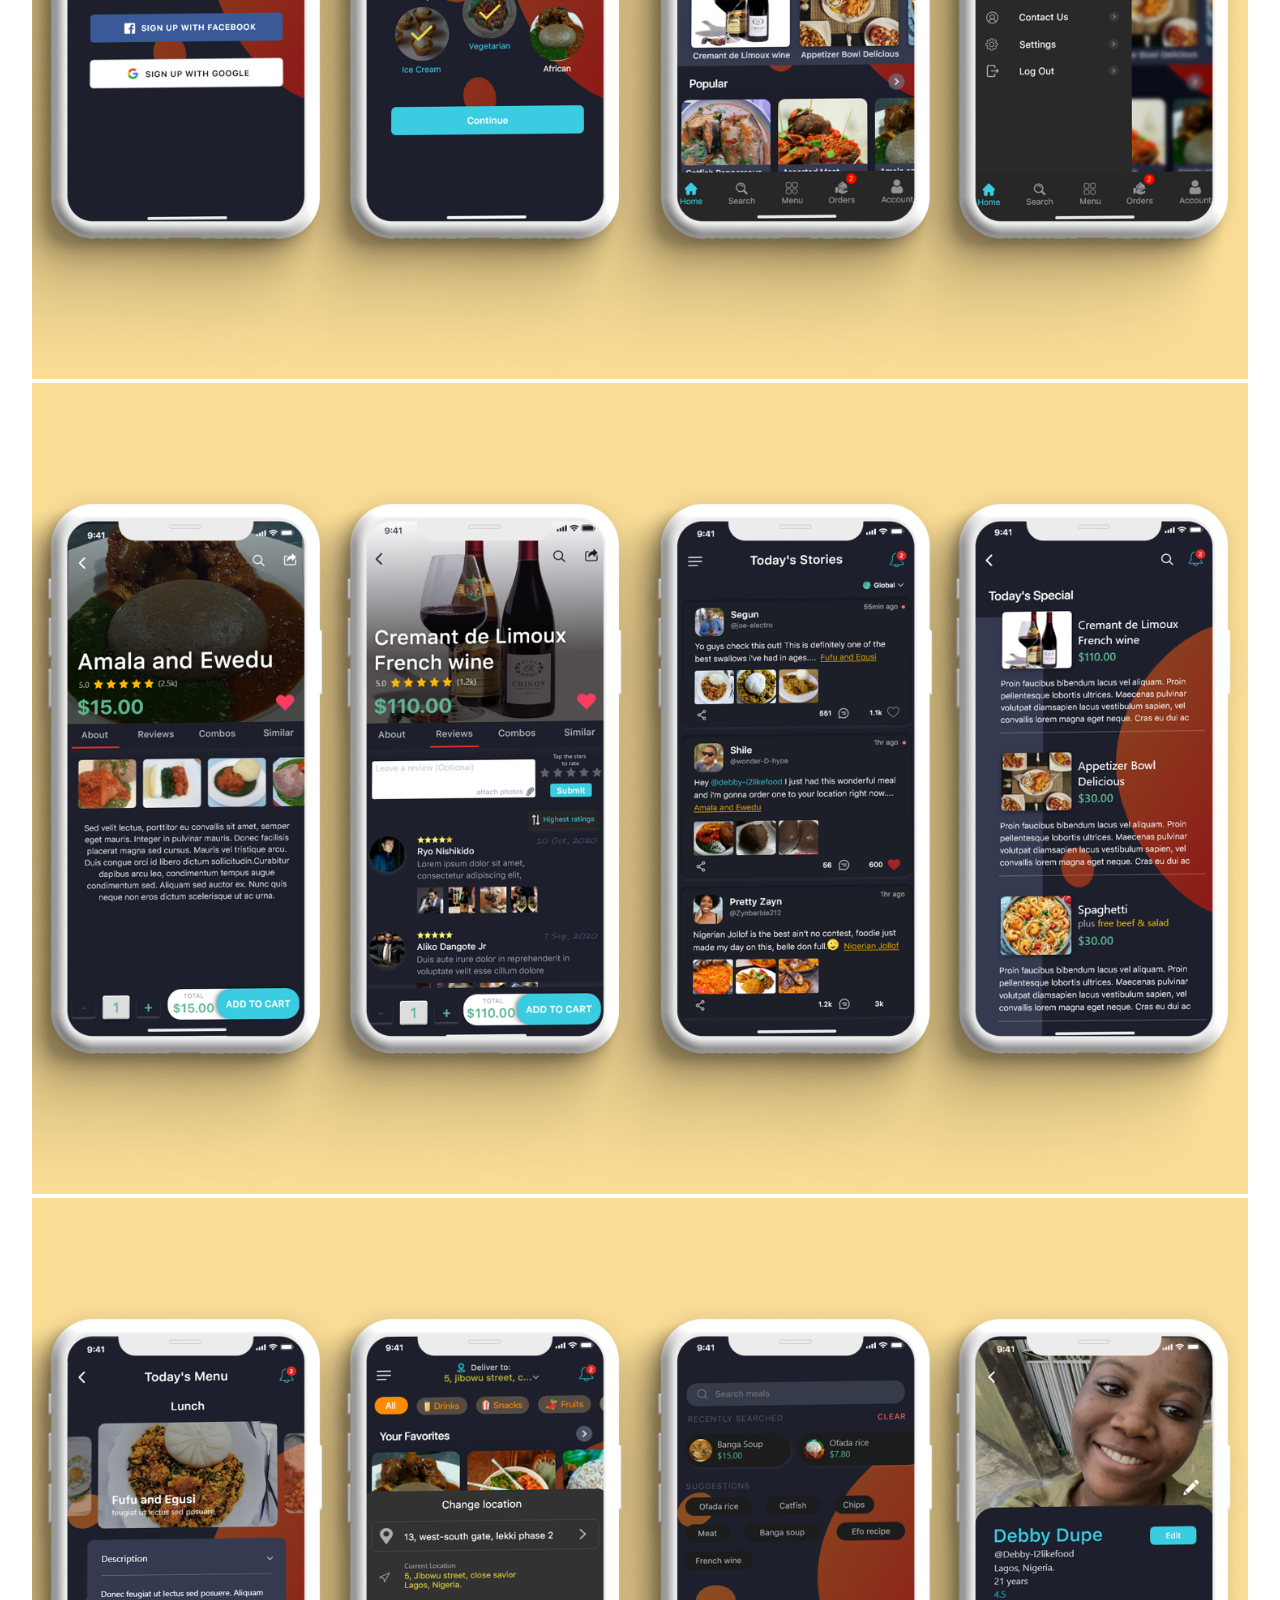
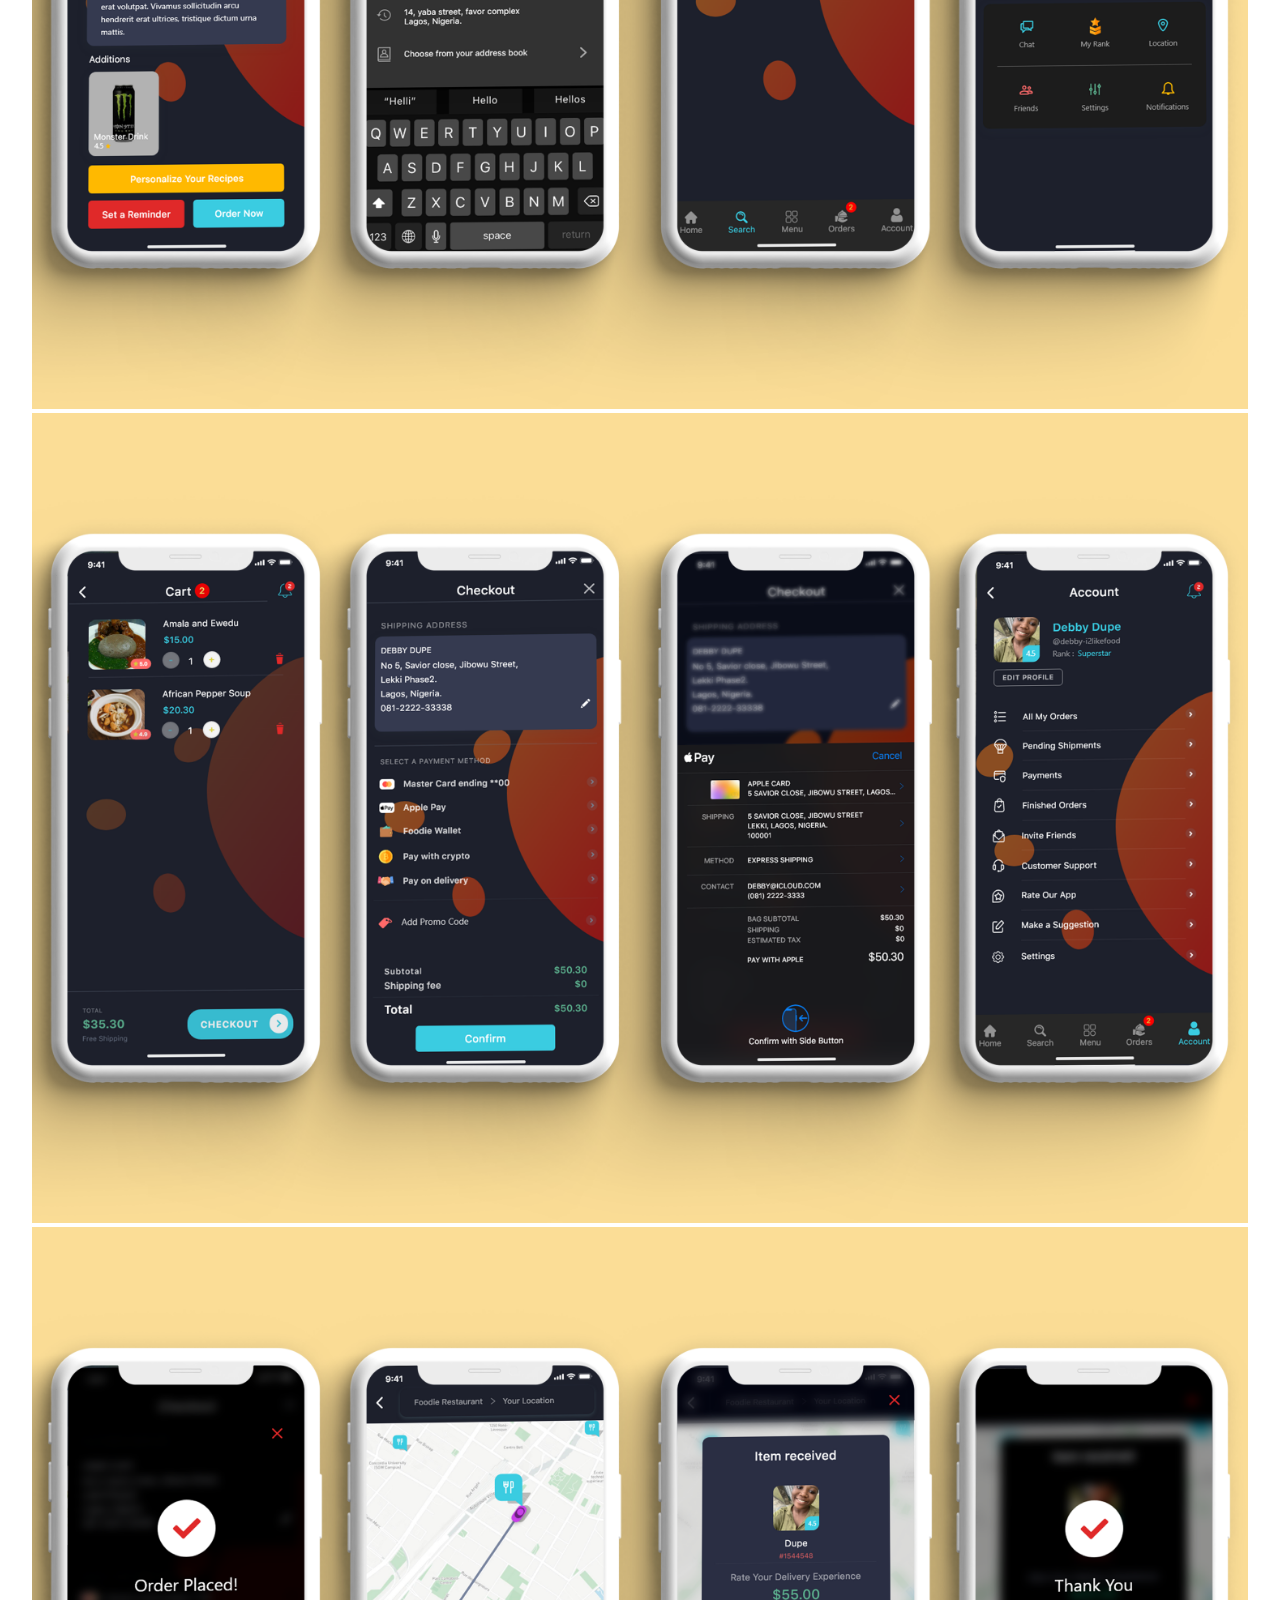
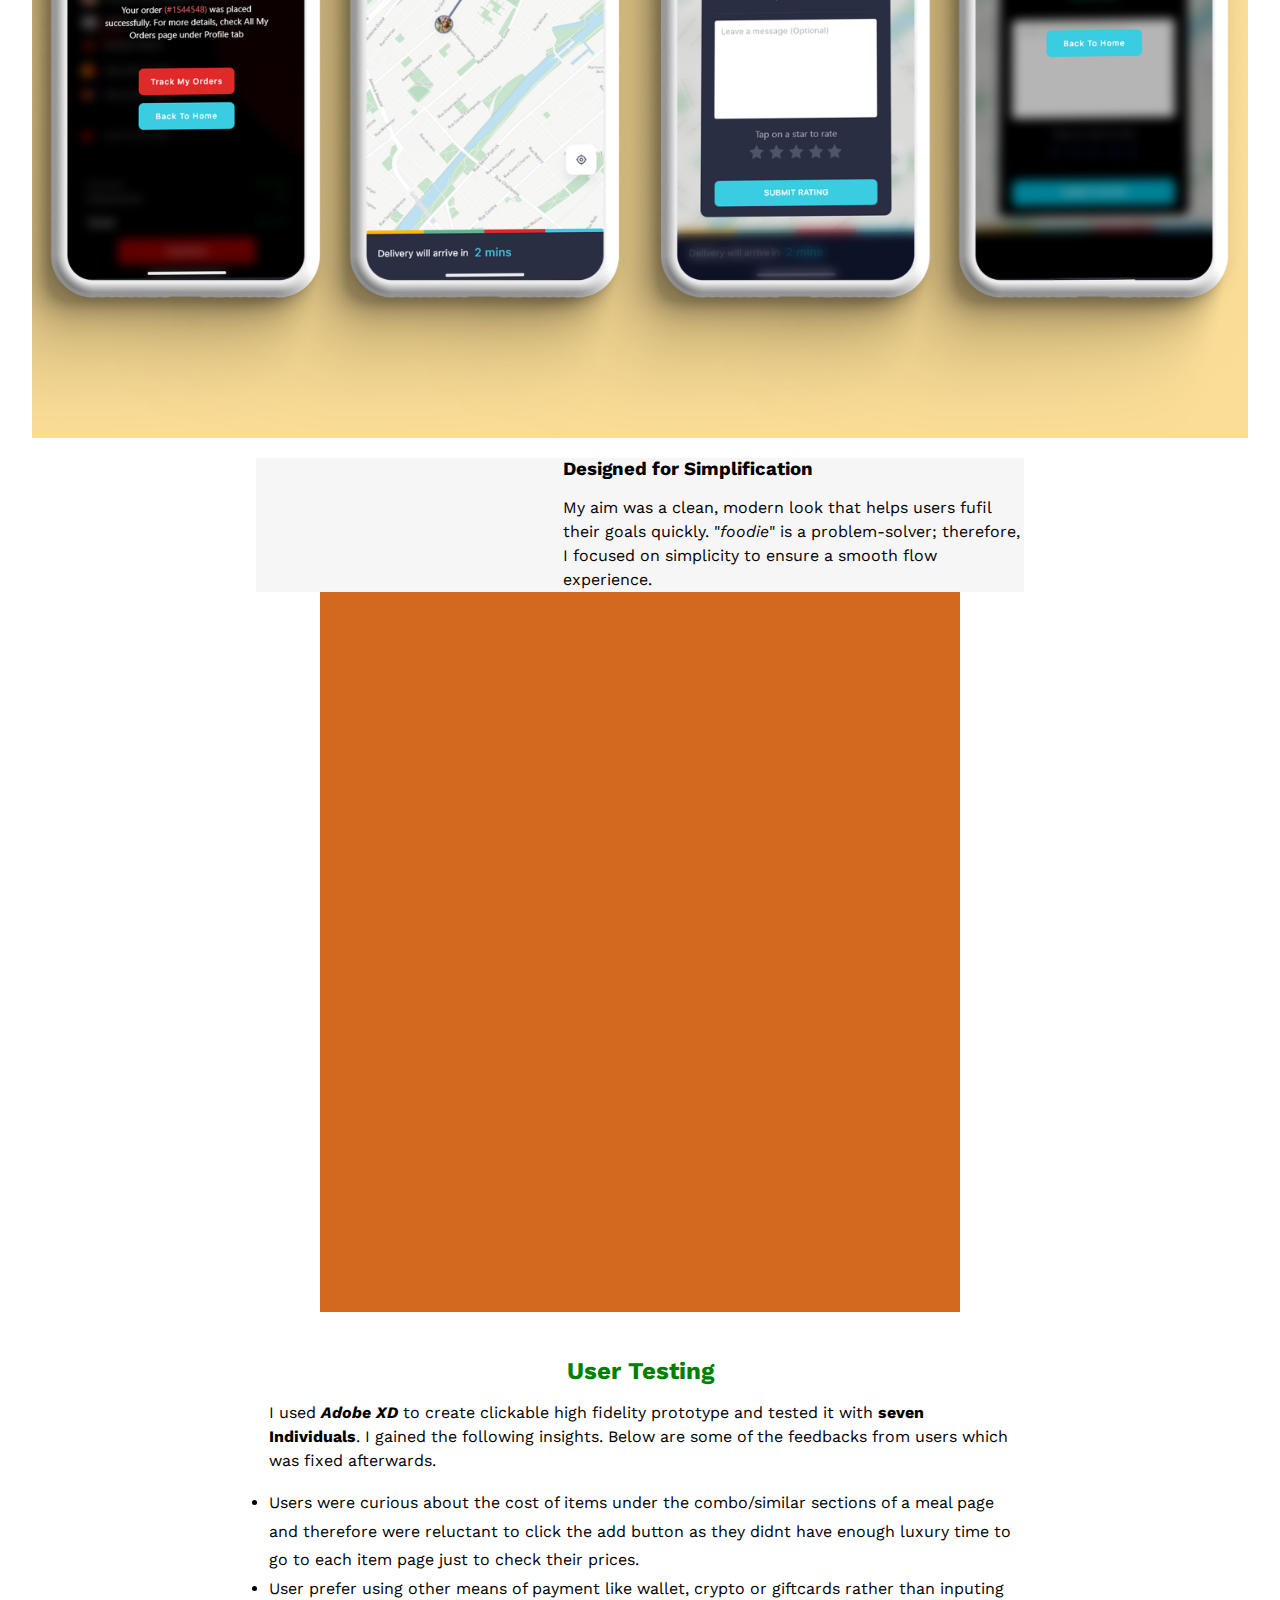
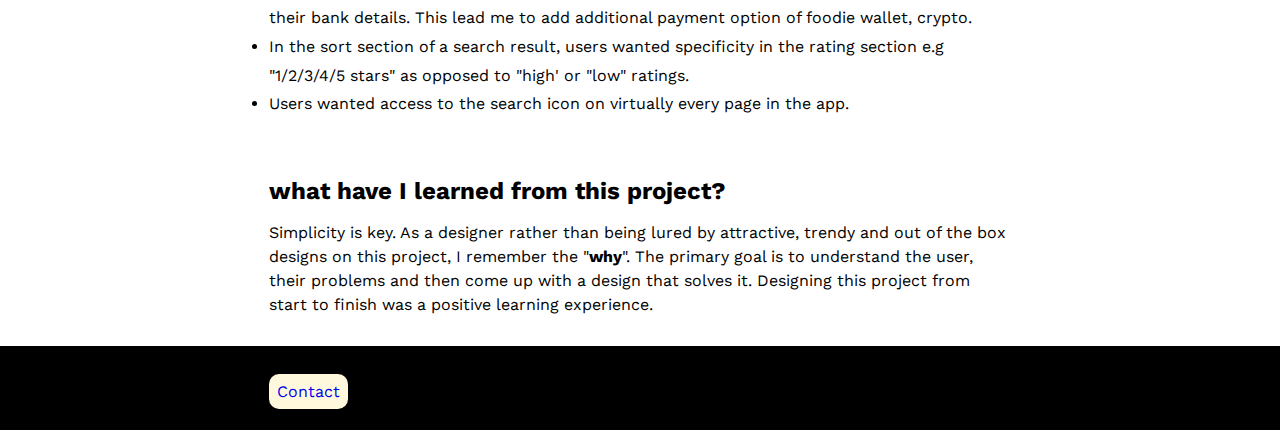
==== commit 276b9ac0: "latest-img-change" ====
--- a/index.html
+++ b/index.html
@@ -209,13 +209,22 @@
             </div>
 
             <div class="visual-img-cont">
-                <img class="visual-img" src="foodie/newmockup-1.jpg" alt="">
-            </div>
-            <div class="visual-img-cont">
-                <img class="visual-img" src="foodie/newmockup-2.jpg" alt="">
-            </div>
-            <div class="visual-img-cont">
-                <img class="visual-img" src="foodie/newmockup-3.jpg" alt="">
+                <img class="visual-img" src="foodie/ah1.png" alt="">
+            </div>
+            <div class="visual-img-cont">
+                <img class="visual-img" src="foodie/ah2.png" alt="">
+            </div>
+            <div class="visual-img-cont">
+                <img class="visual-img" src="foodie/ah3.png" alt="">
+            </div>
+            <div class="visual-img-cont">
+                <img class="visual-img" src="foodie/ah4.png" alt="">
+            </div>
+            <div class="visual-img-cont">
+                <img class="visual-img" src="foodie/ah5.png" alt="">
+            </div>
+            <div class="visual-img-cont">
+                <img class="visual-img" src="foodie/ah6.png" alt="">
             </div>
            
         
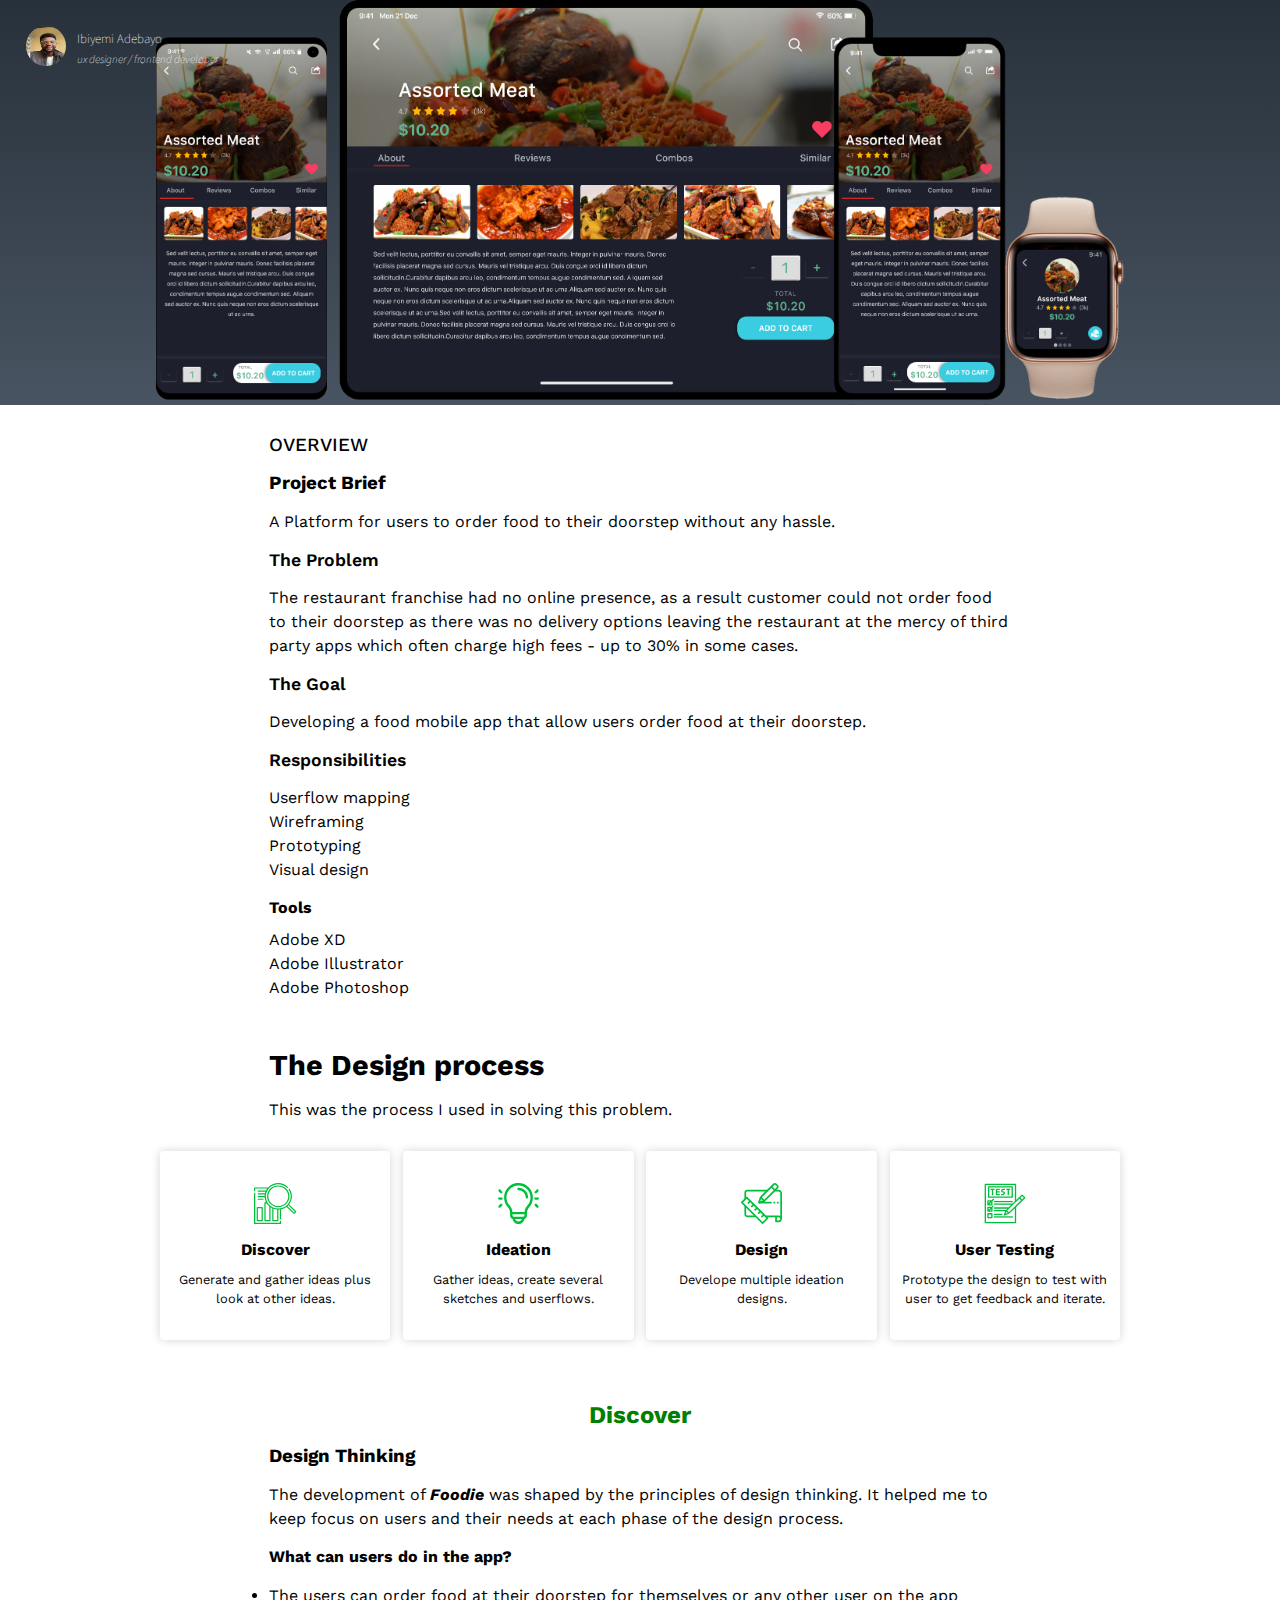
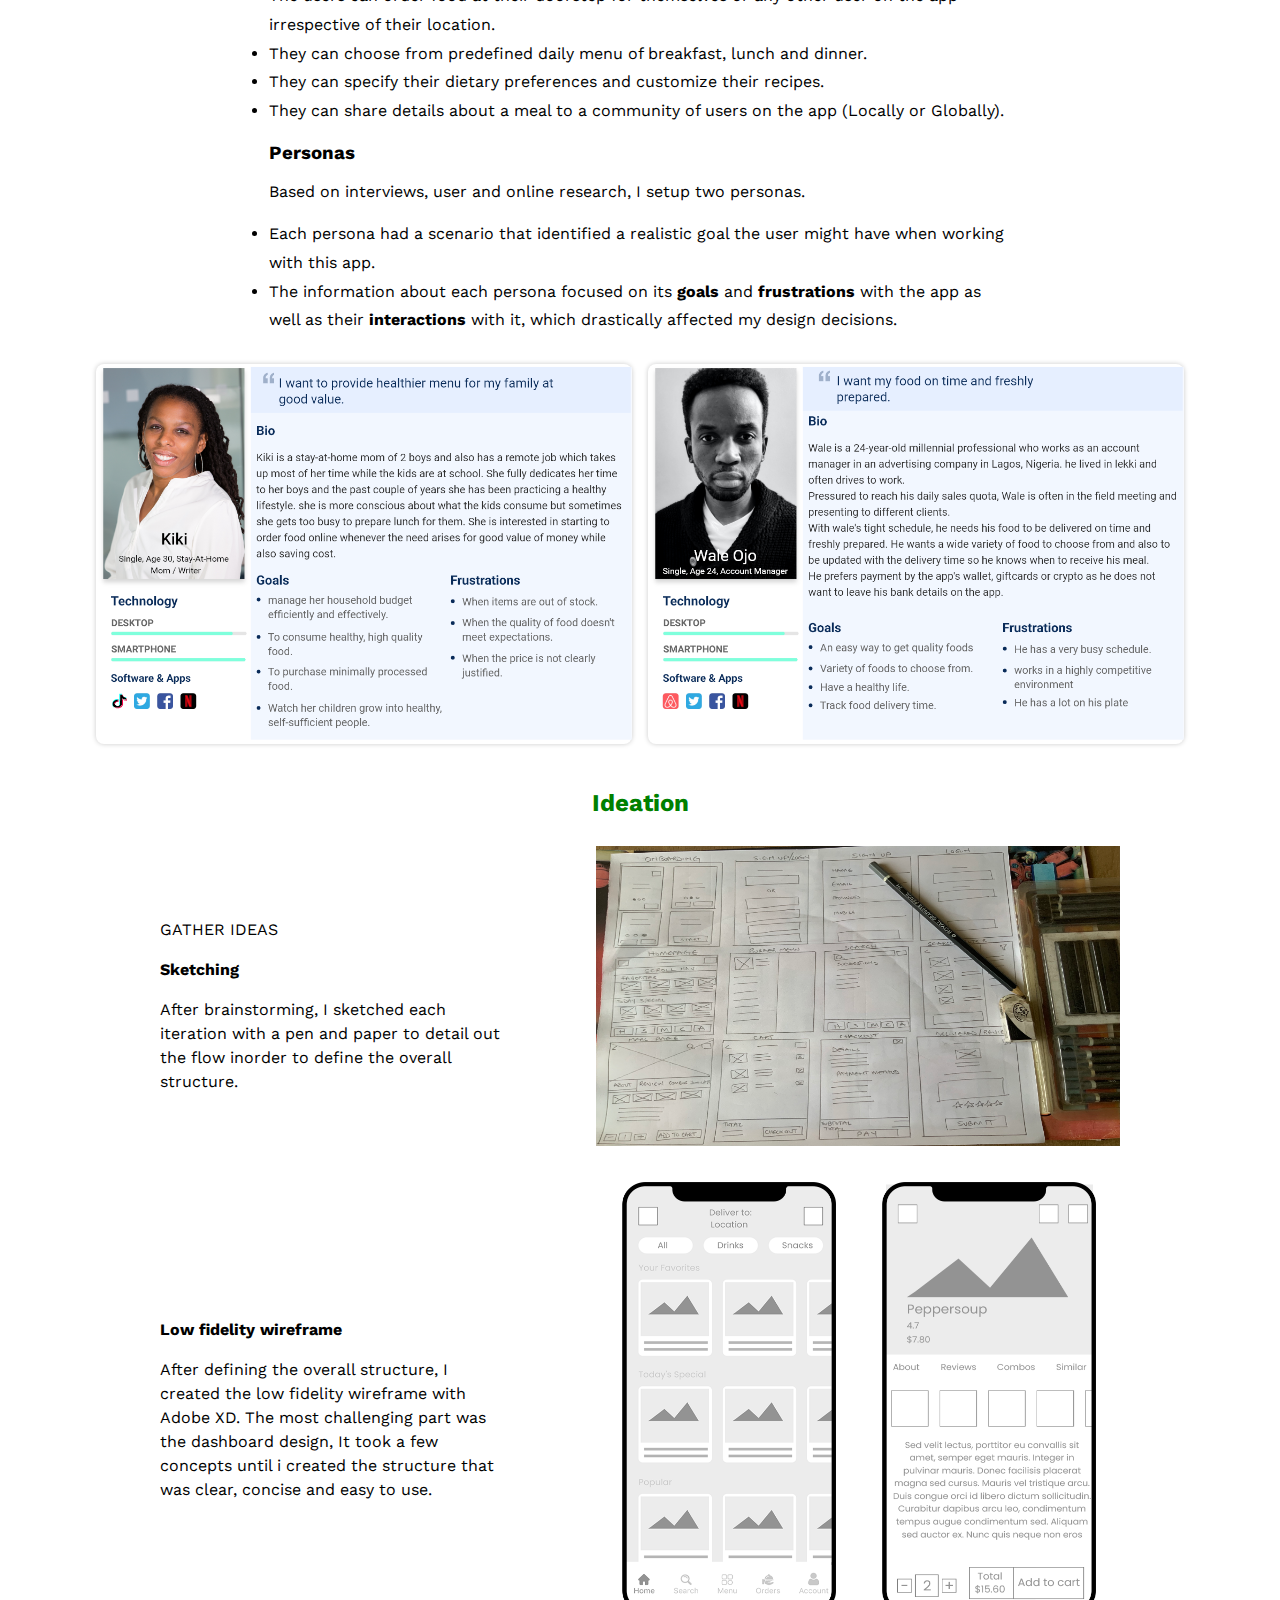
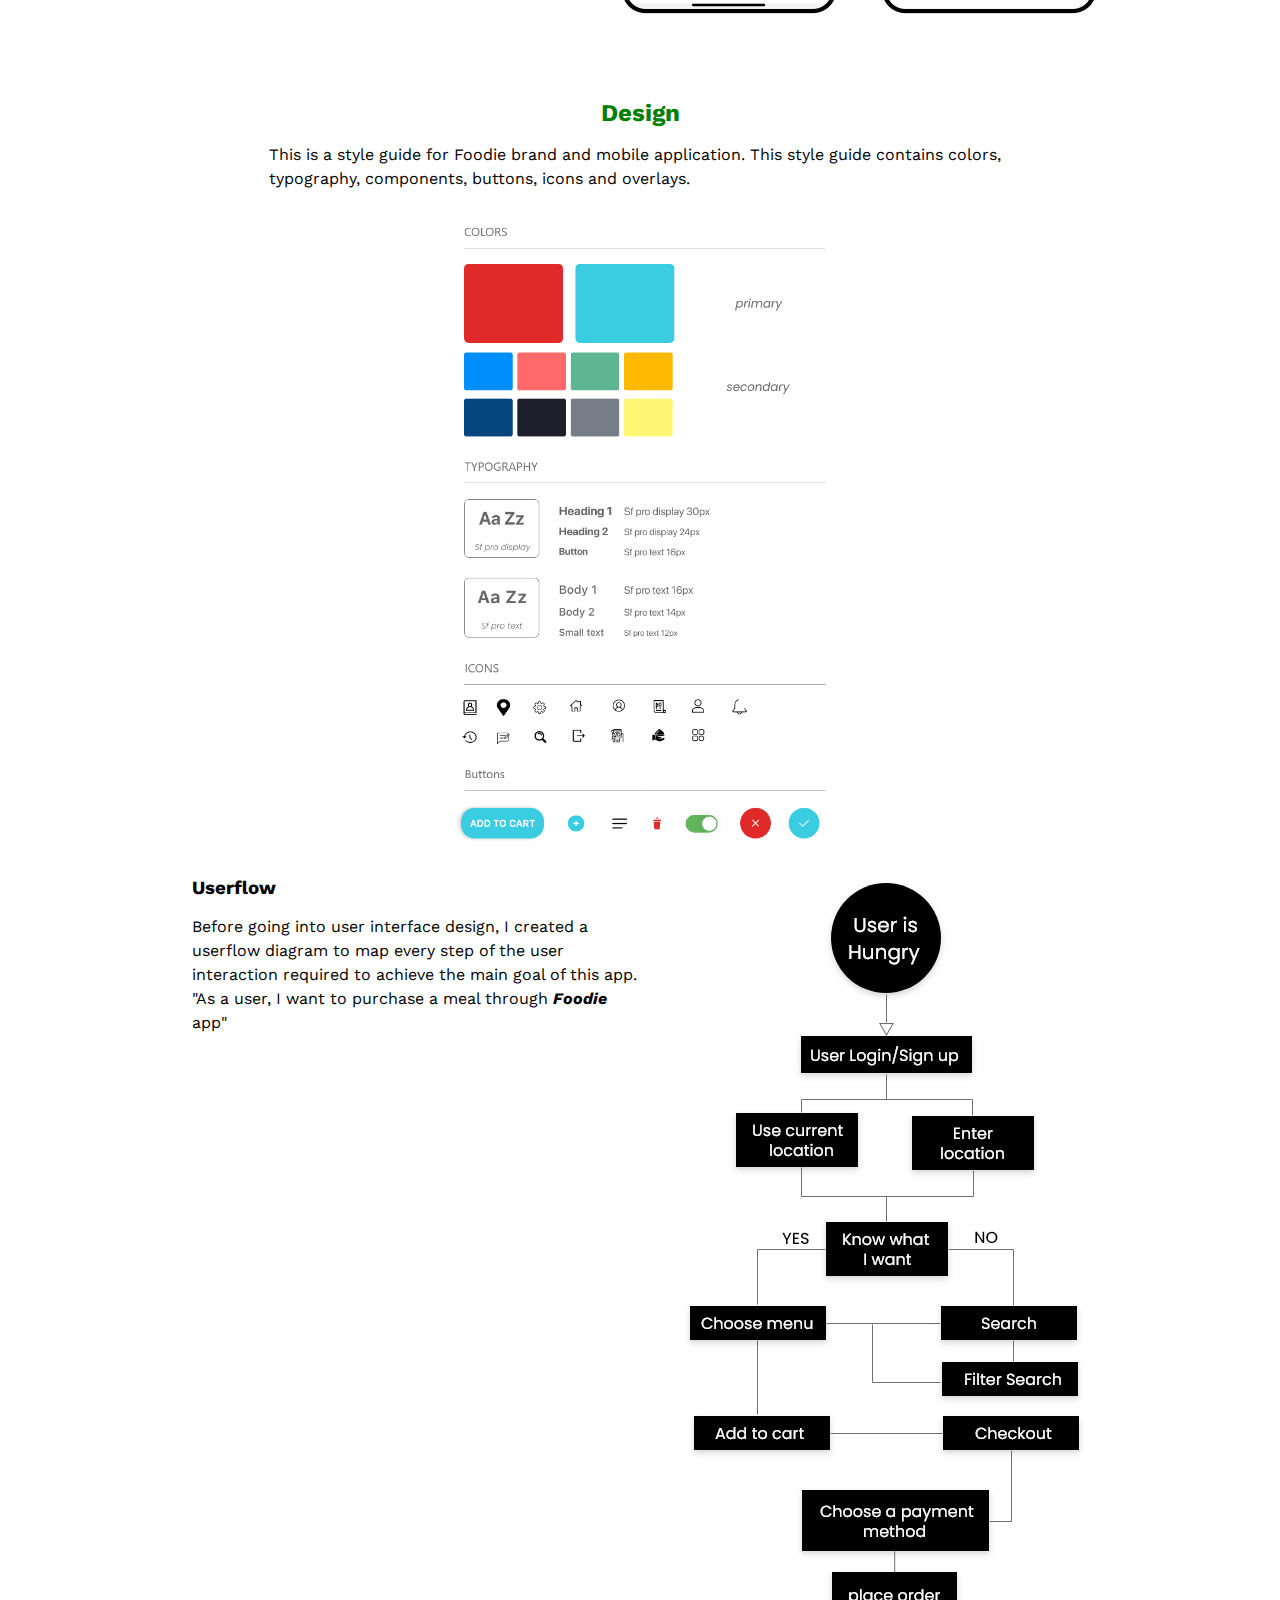
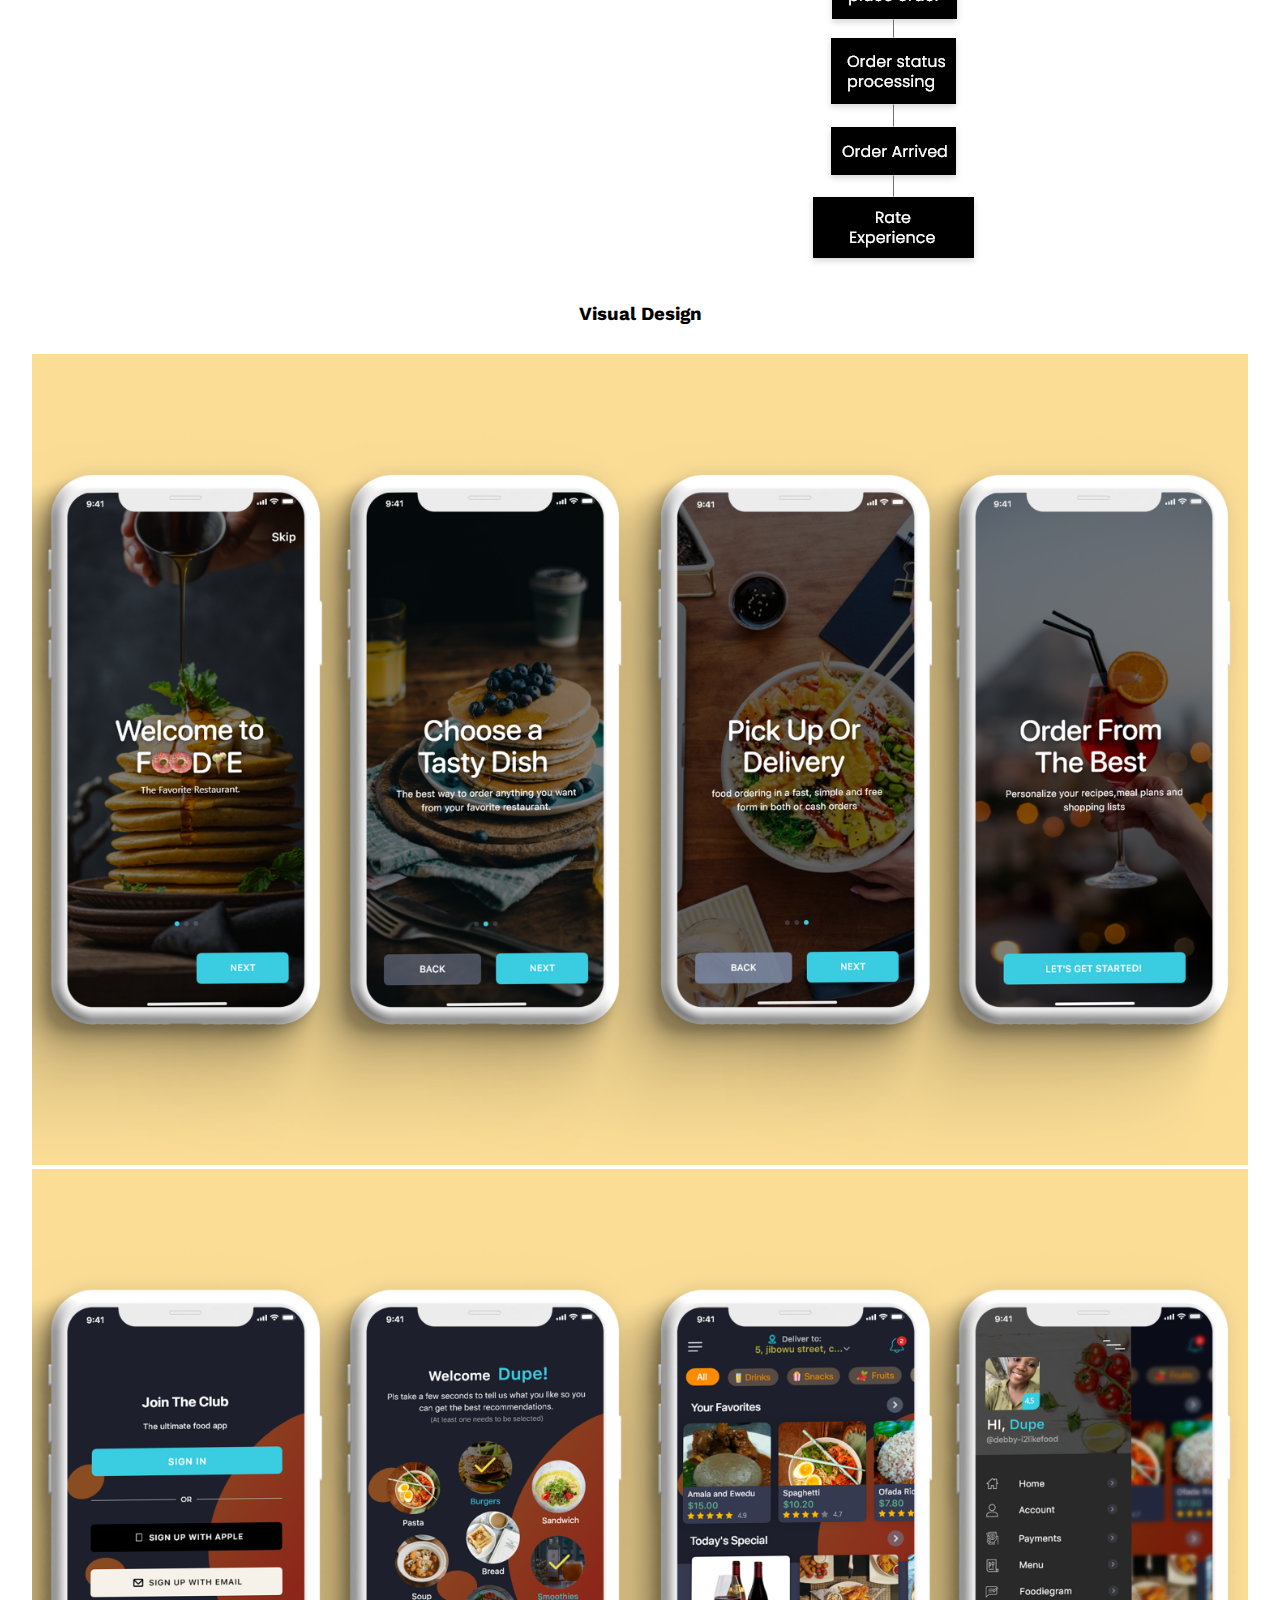
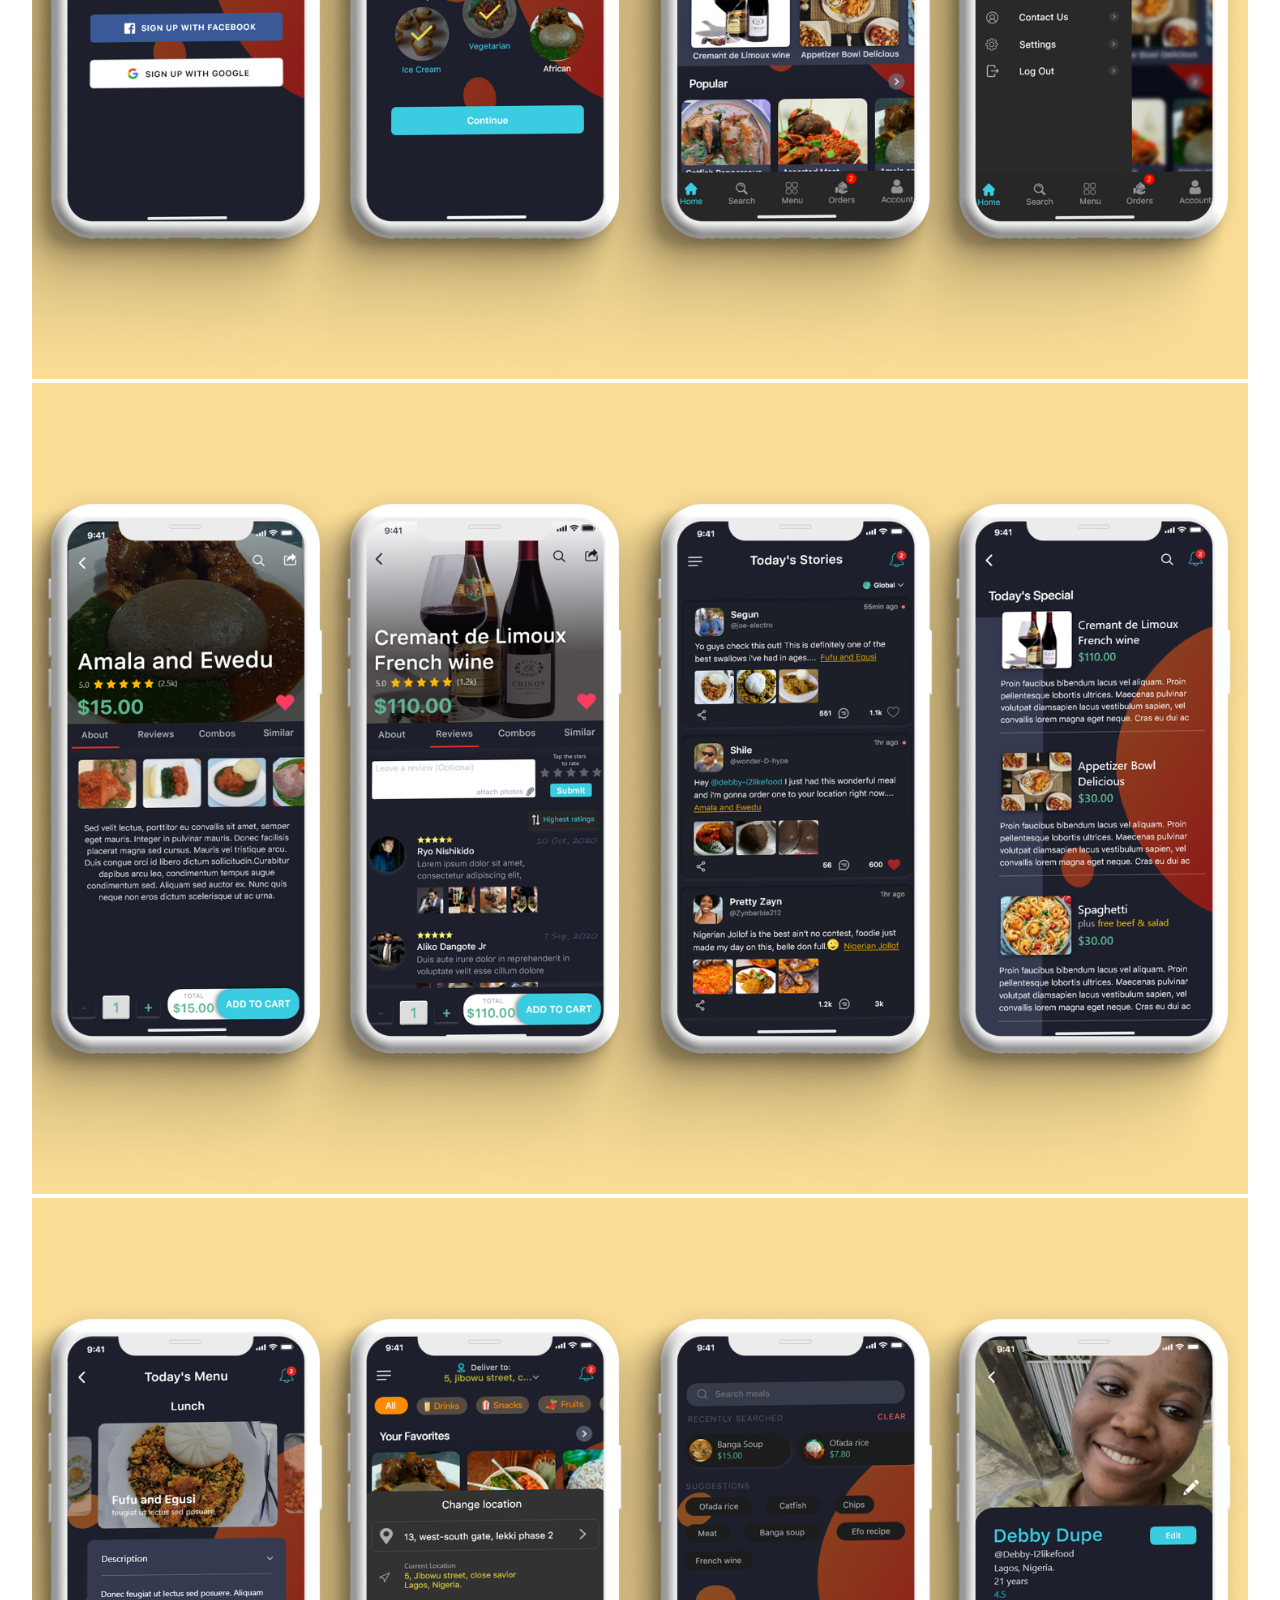
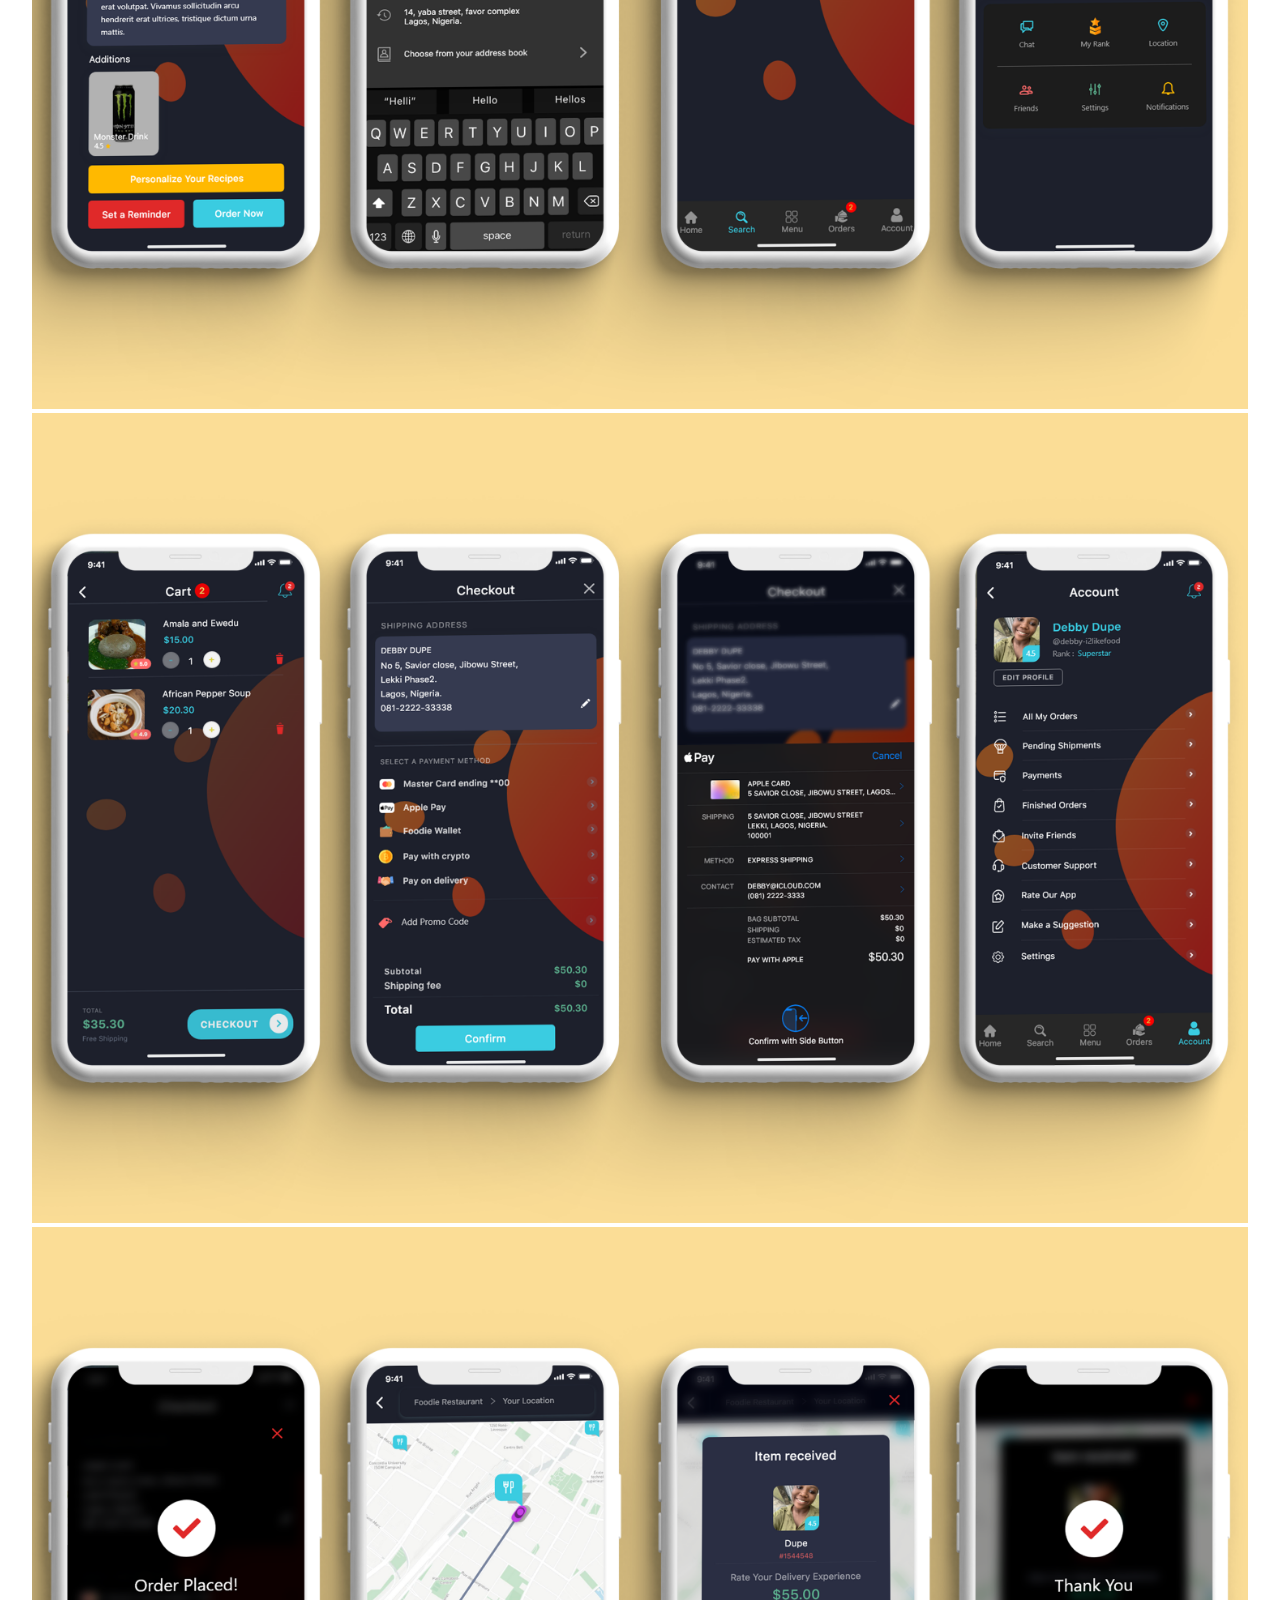
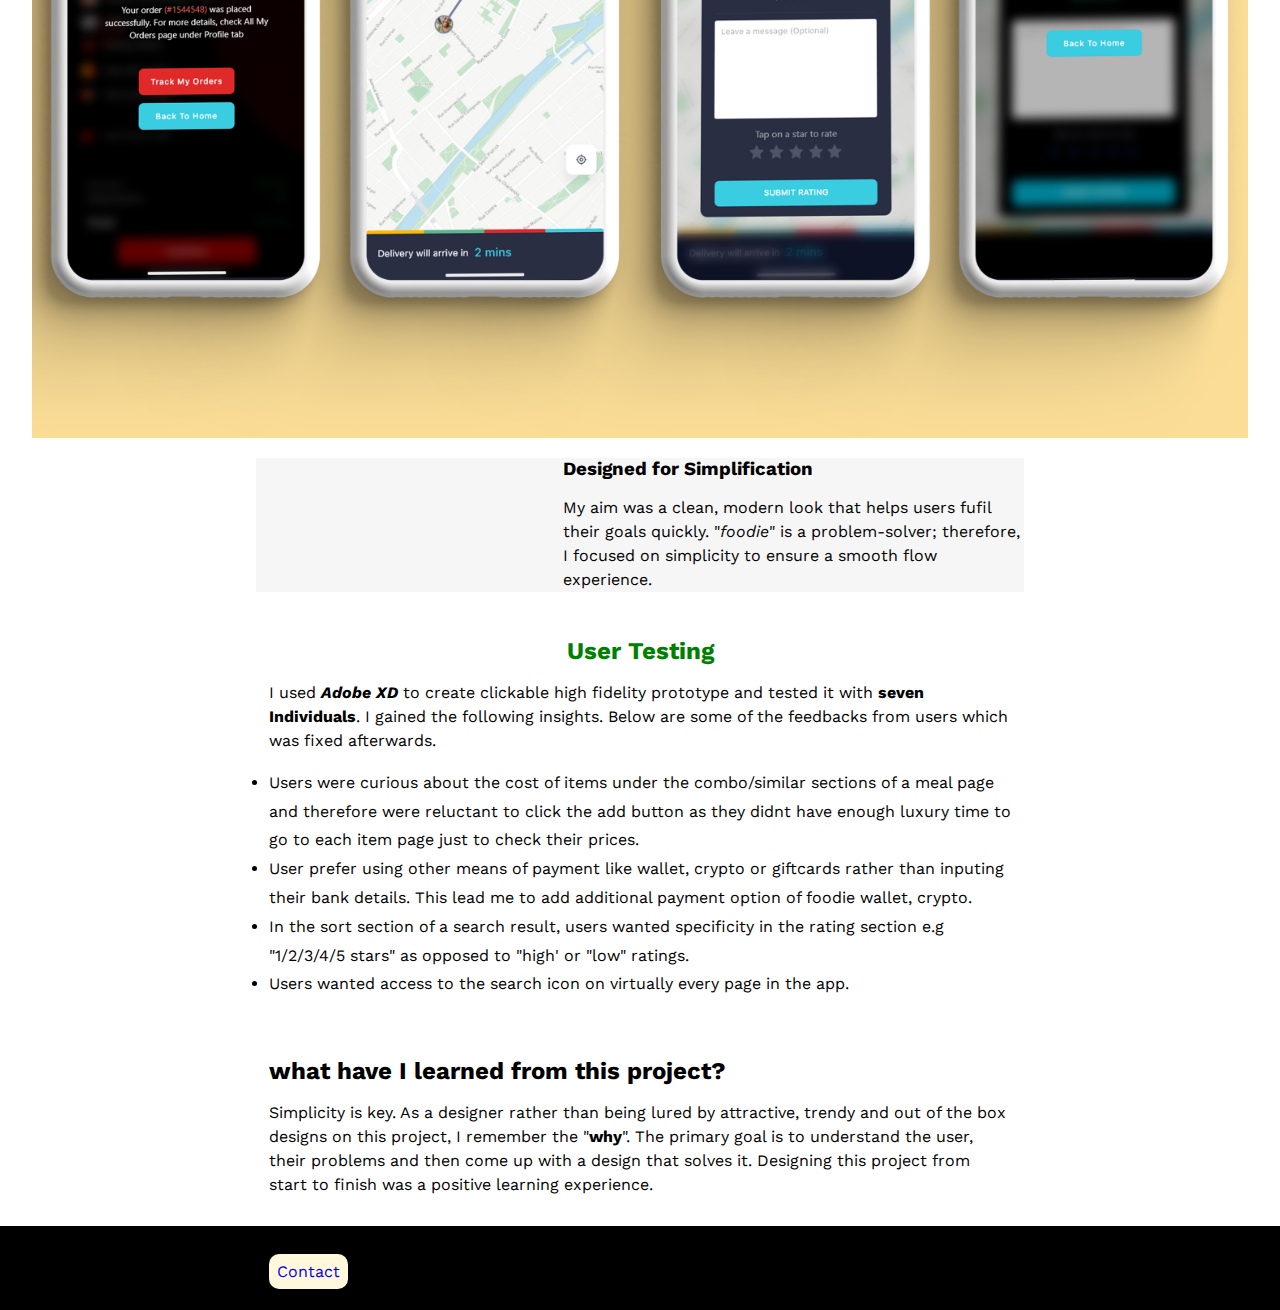
==== commit 709948df: "remove youtube" ====
--- a/index.html
+++ b/index.html
@@ -243,9 +243,9 @@
 
                 </div>
         
-                <div class="videowrapper">
+                <!-- <div class="videowrapper">
                     <iframe width="400" height="600" style="margin: 0 auto;"  src="https://www.youtube.com/embed/BEvwaNuHQRQ" frameborder="0" allow="accelerometer; autoplay; clipboard-write; encrypted-media; gyroscope; picture-in-picture" allowfullscreen></iframe>
-                </div>
+                </div> -->
                
 
         <div class="container-text">
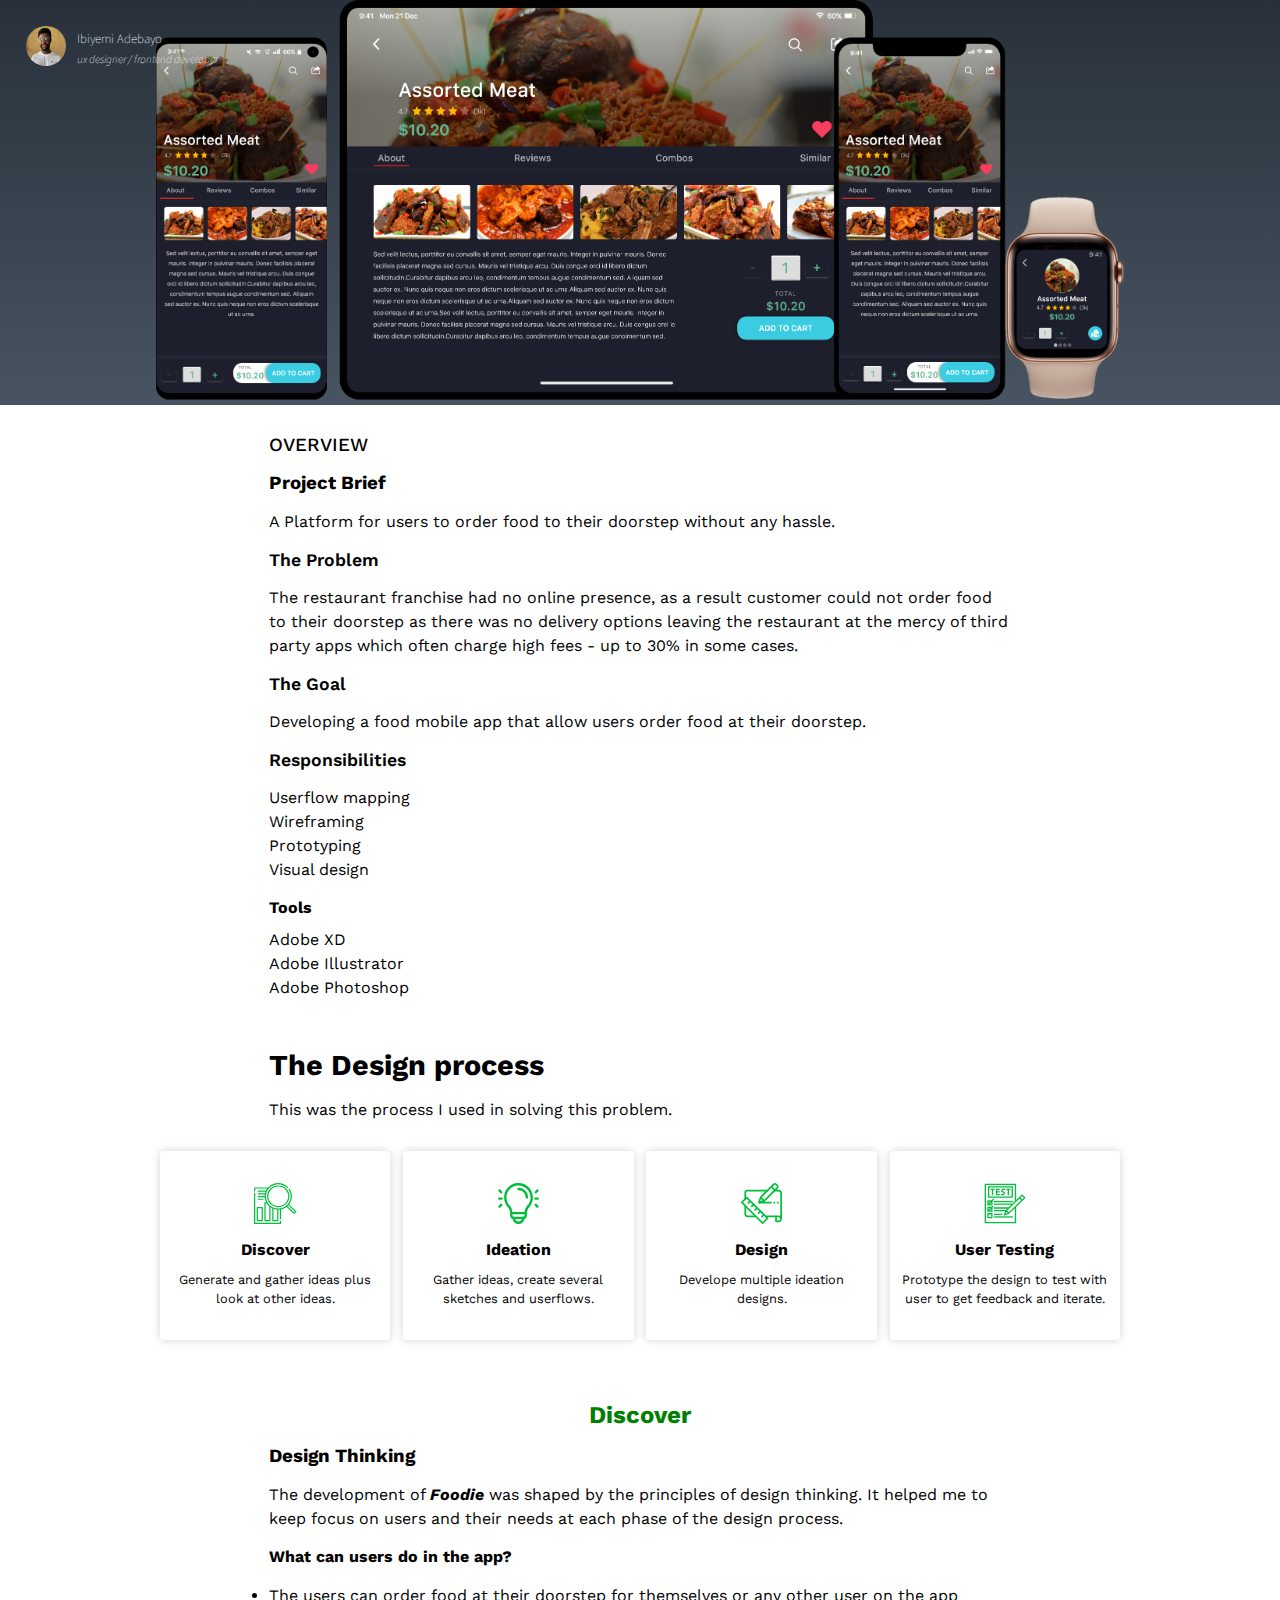
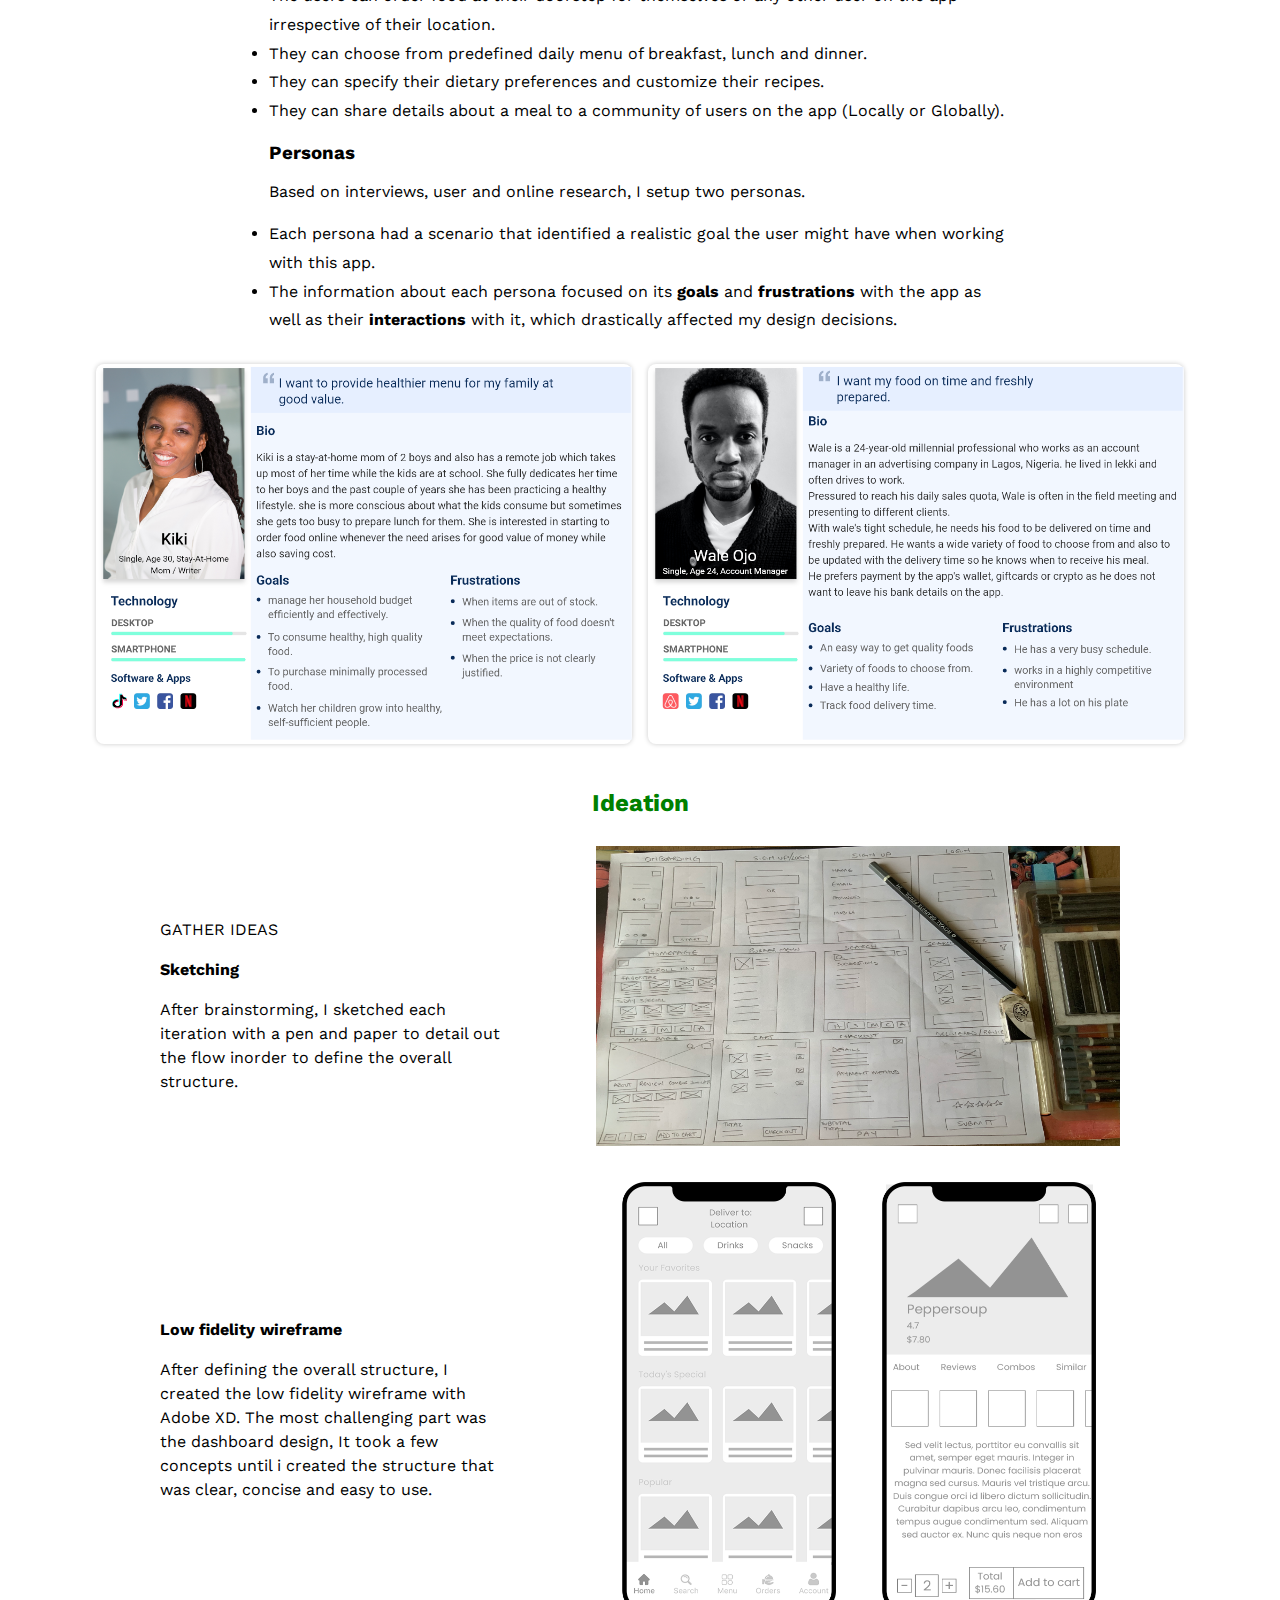
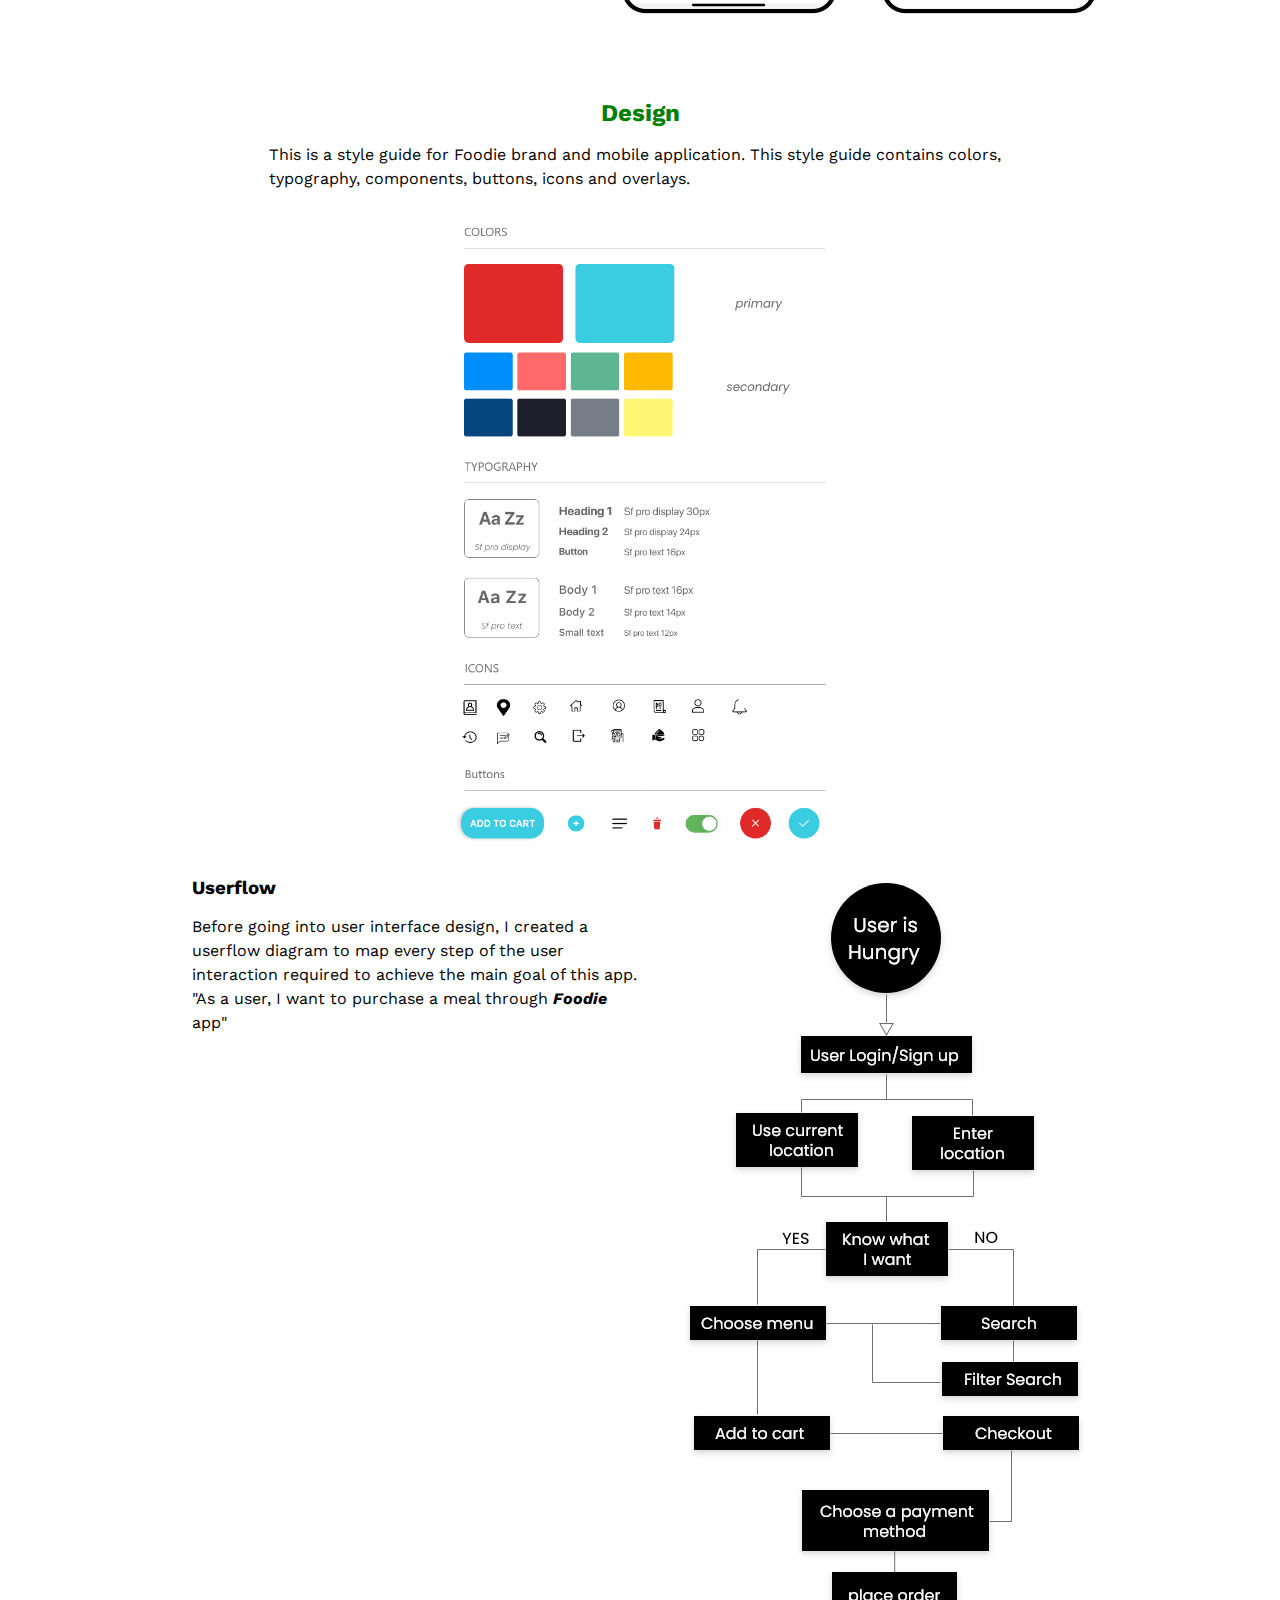
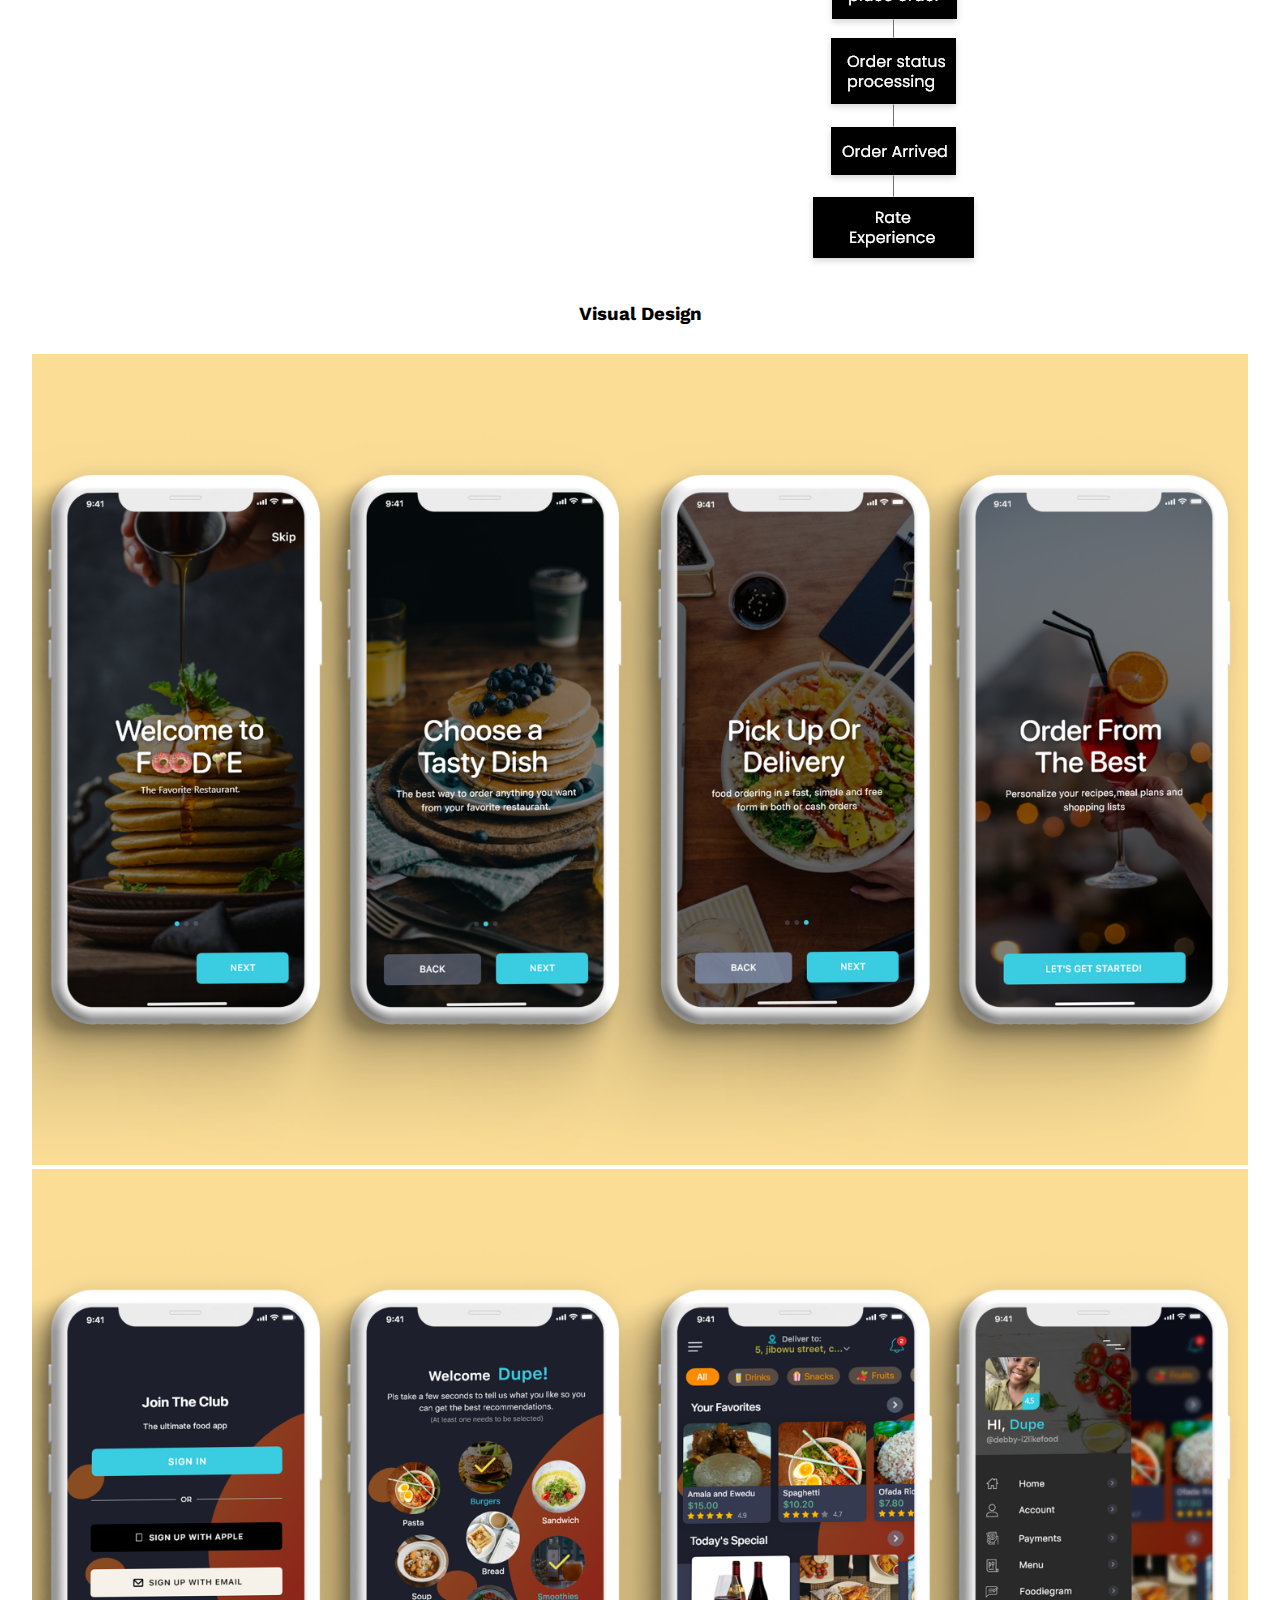
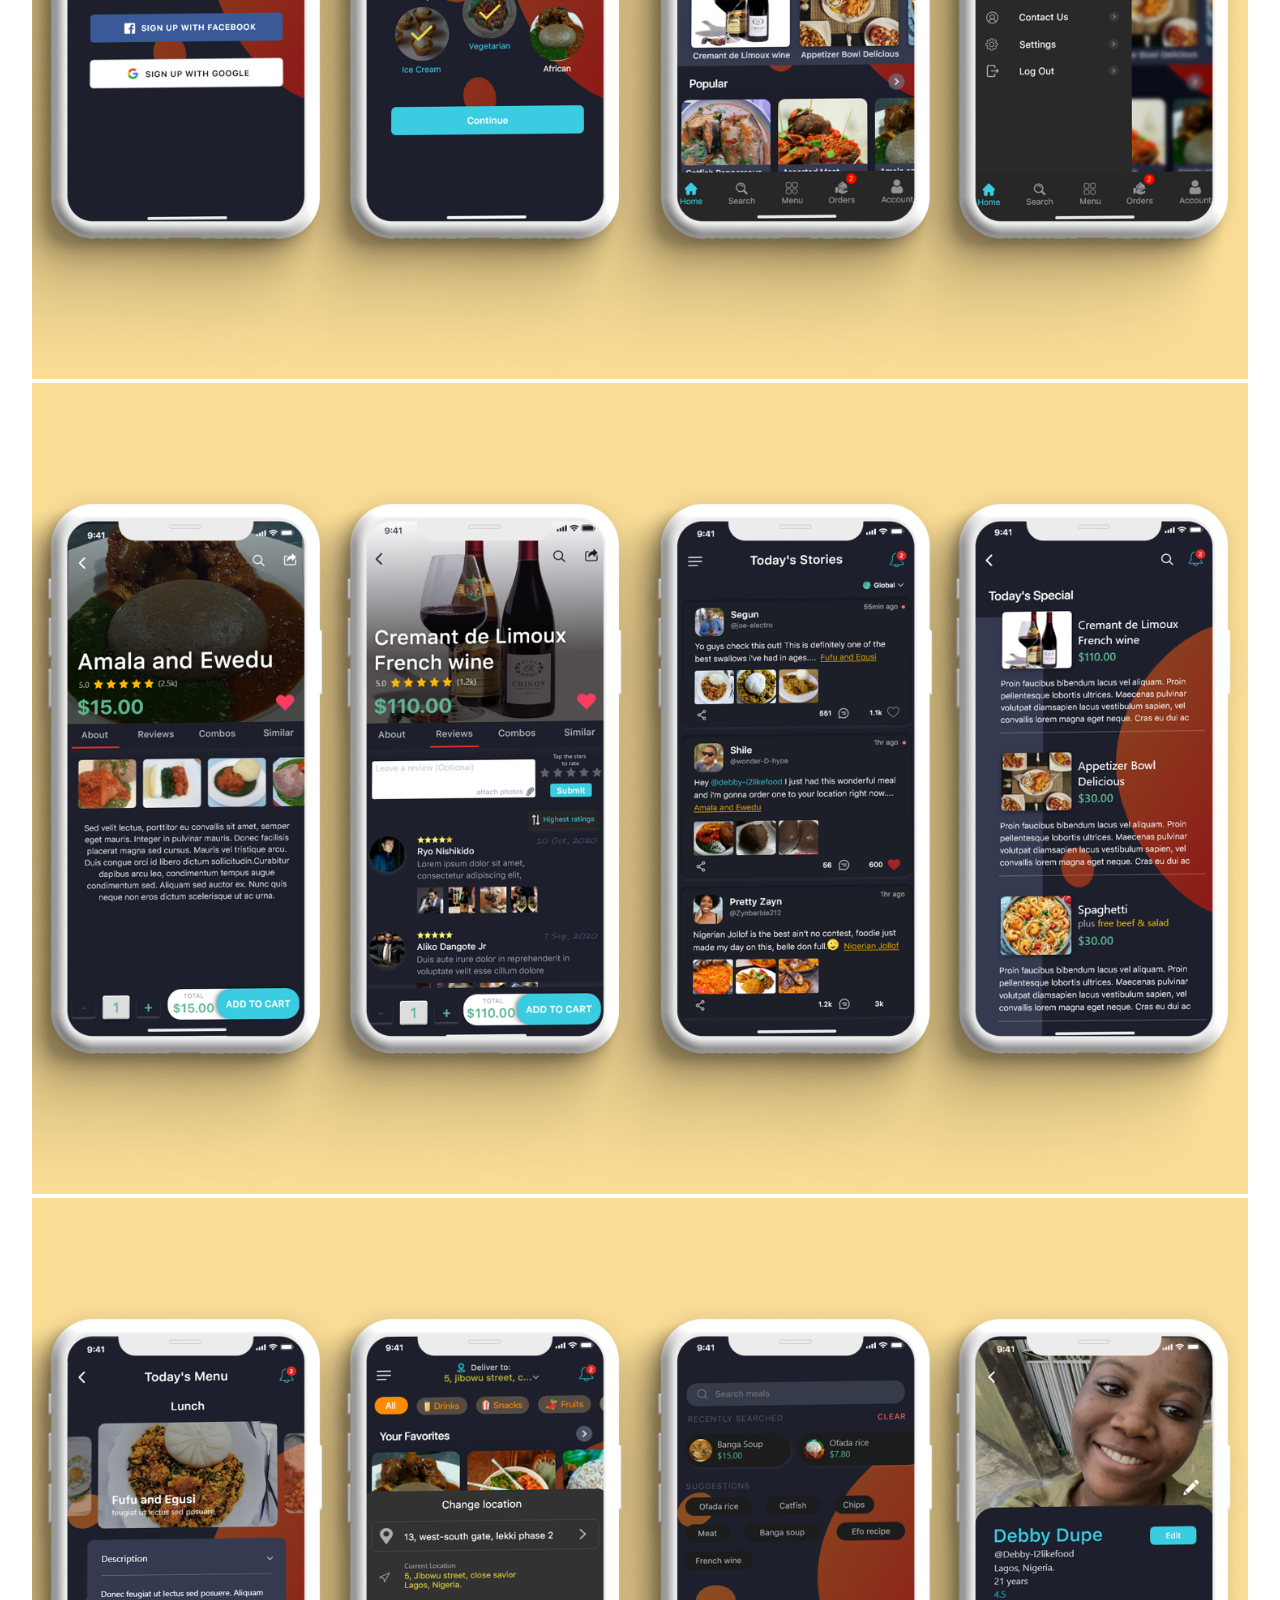
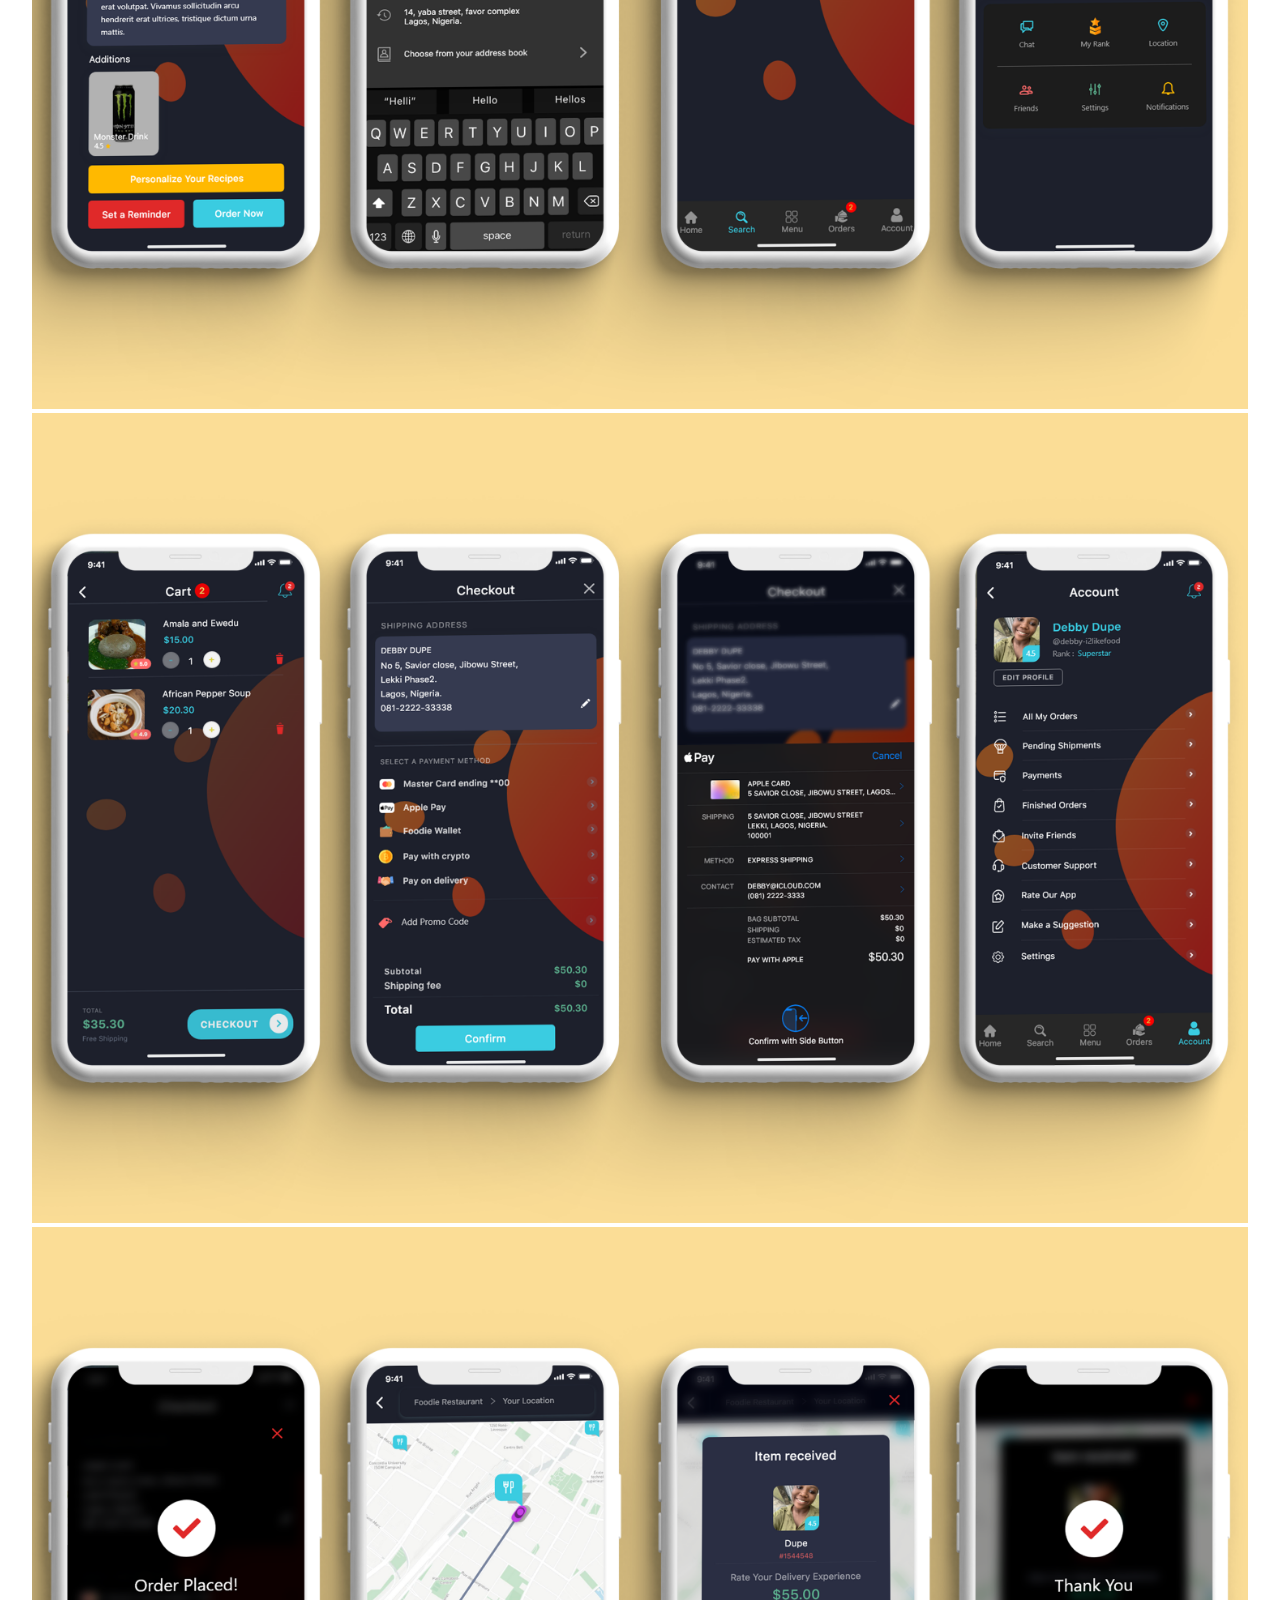
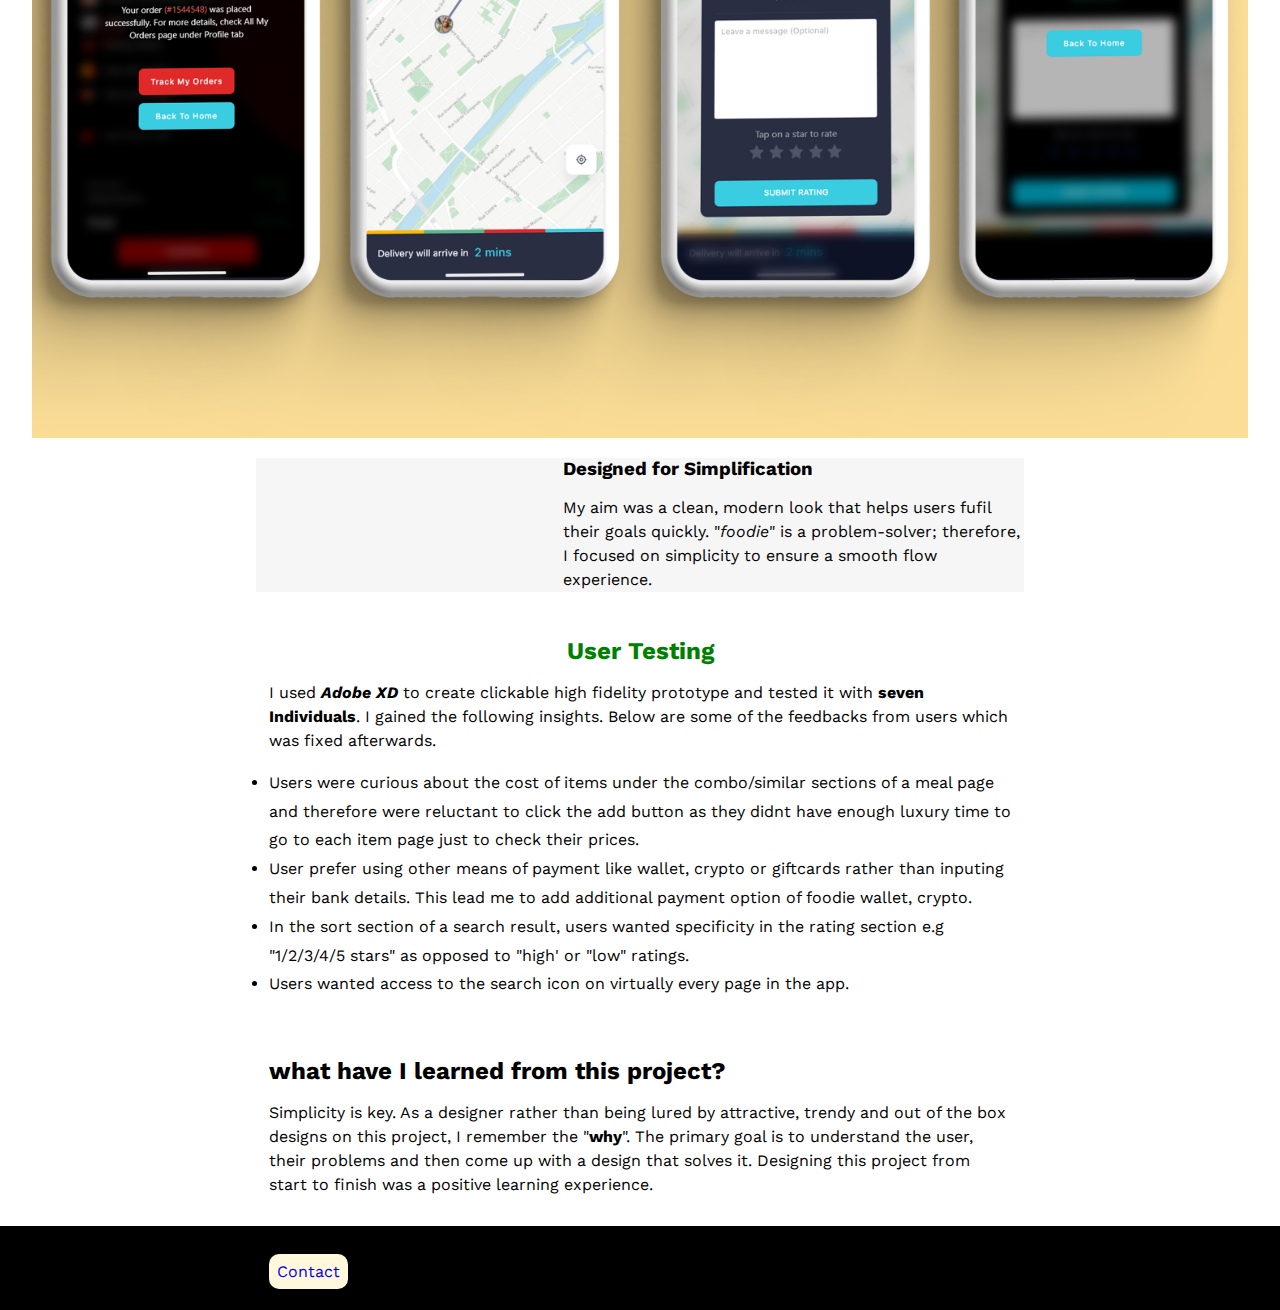
==== commit 2d9022a3: "profile-pic" ====
--- a/index.html
+++ b/index.html
@@ -14,7 +14,7 @@
     
     <section id="header-bg-img">
         <div class="myinfo">
-            <a href="#"><img class="mypic" src="foodie/IMG_1595_50.jpg" alt=""></a>
+            <a href="#"><img class="mypic" src="foodie/IMG_1659 - Copy - Copy.JPG" alt=""></a>
             <div class="details">
                 <div class="myname"><a href="">Ibiyemi Adebayo</a></div>
                 <div class="role"><a href="">ux designer / frontend developer</a></div>
--- a/query.css
+++ b/query.css
@@ -357,7 +357,7 @@
         height: 45vh;
         width: 100%;
         background-size: contain;
-        background-image: url(foodie/Group\ 2000-2.png), linear-gradient(#28313B,#485461);
+        background-image: url(foodie/mockup-small.png), linear-gradient(#28313B,#485461);
     }
     .process {
         font-size: 1.1rem;
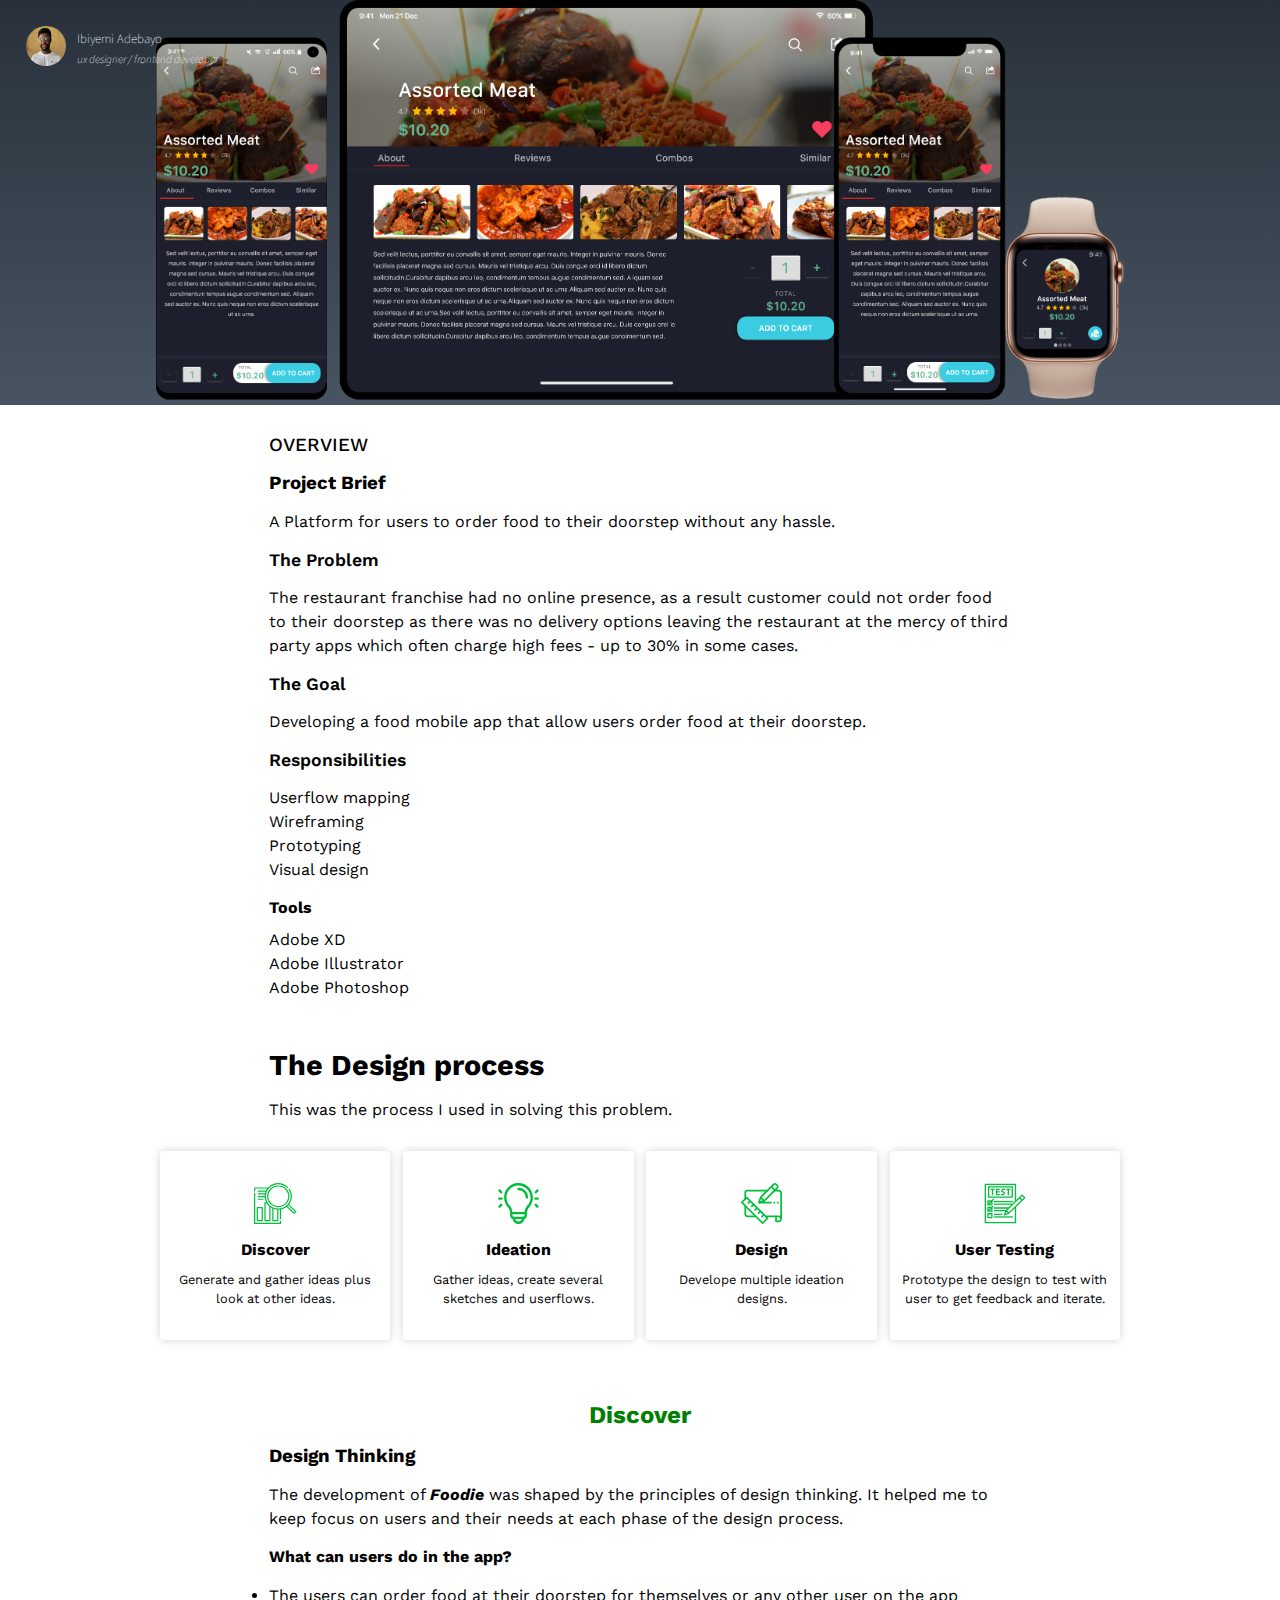
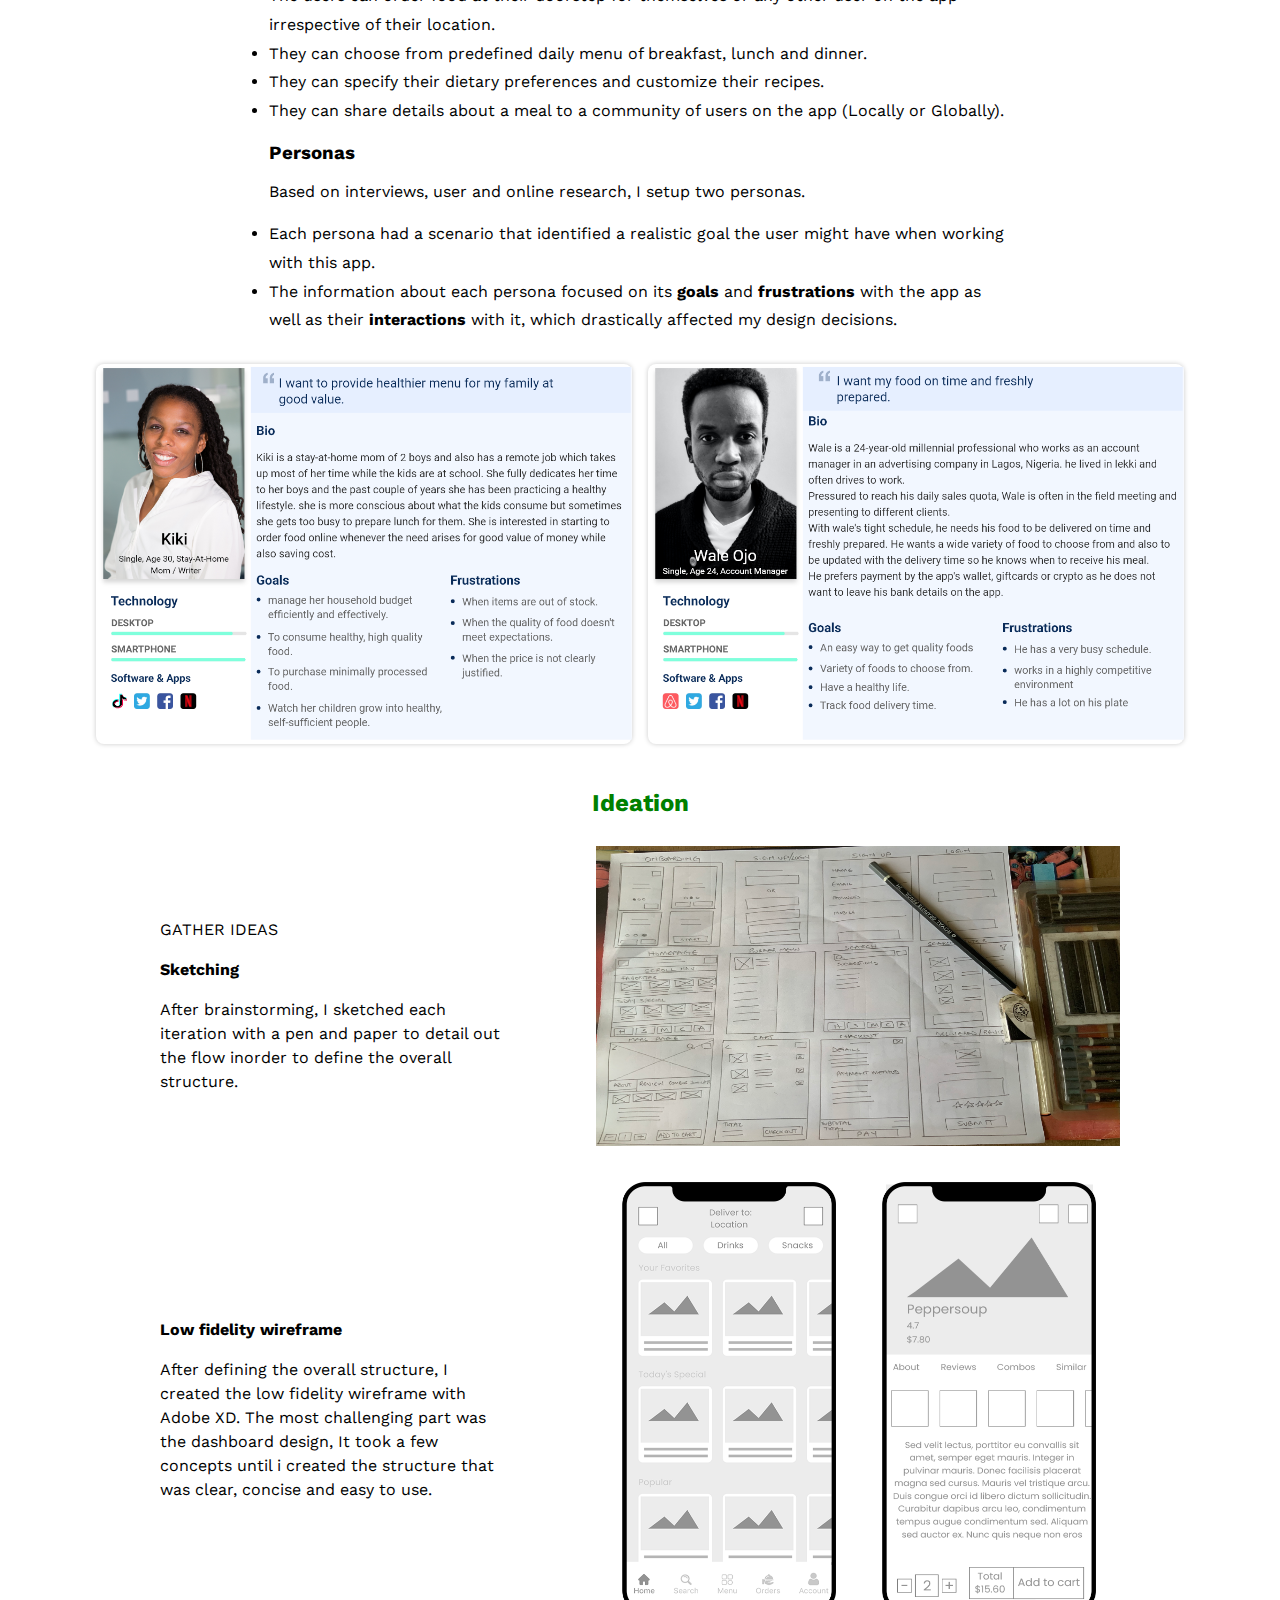
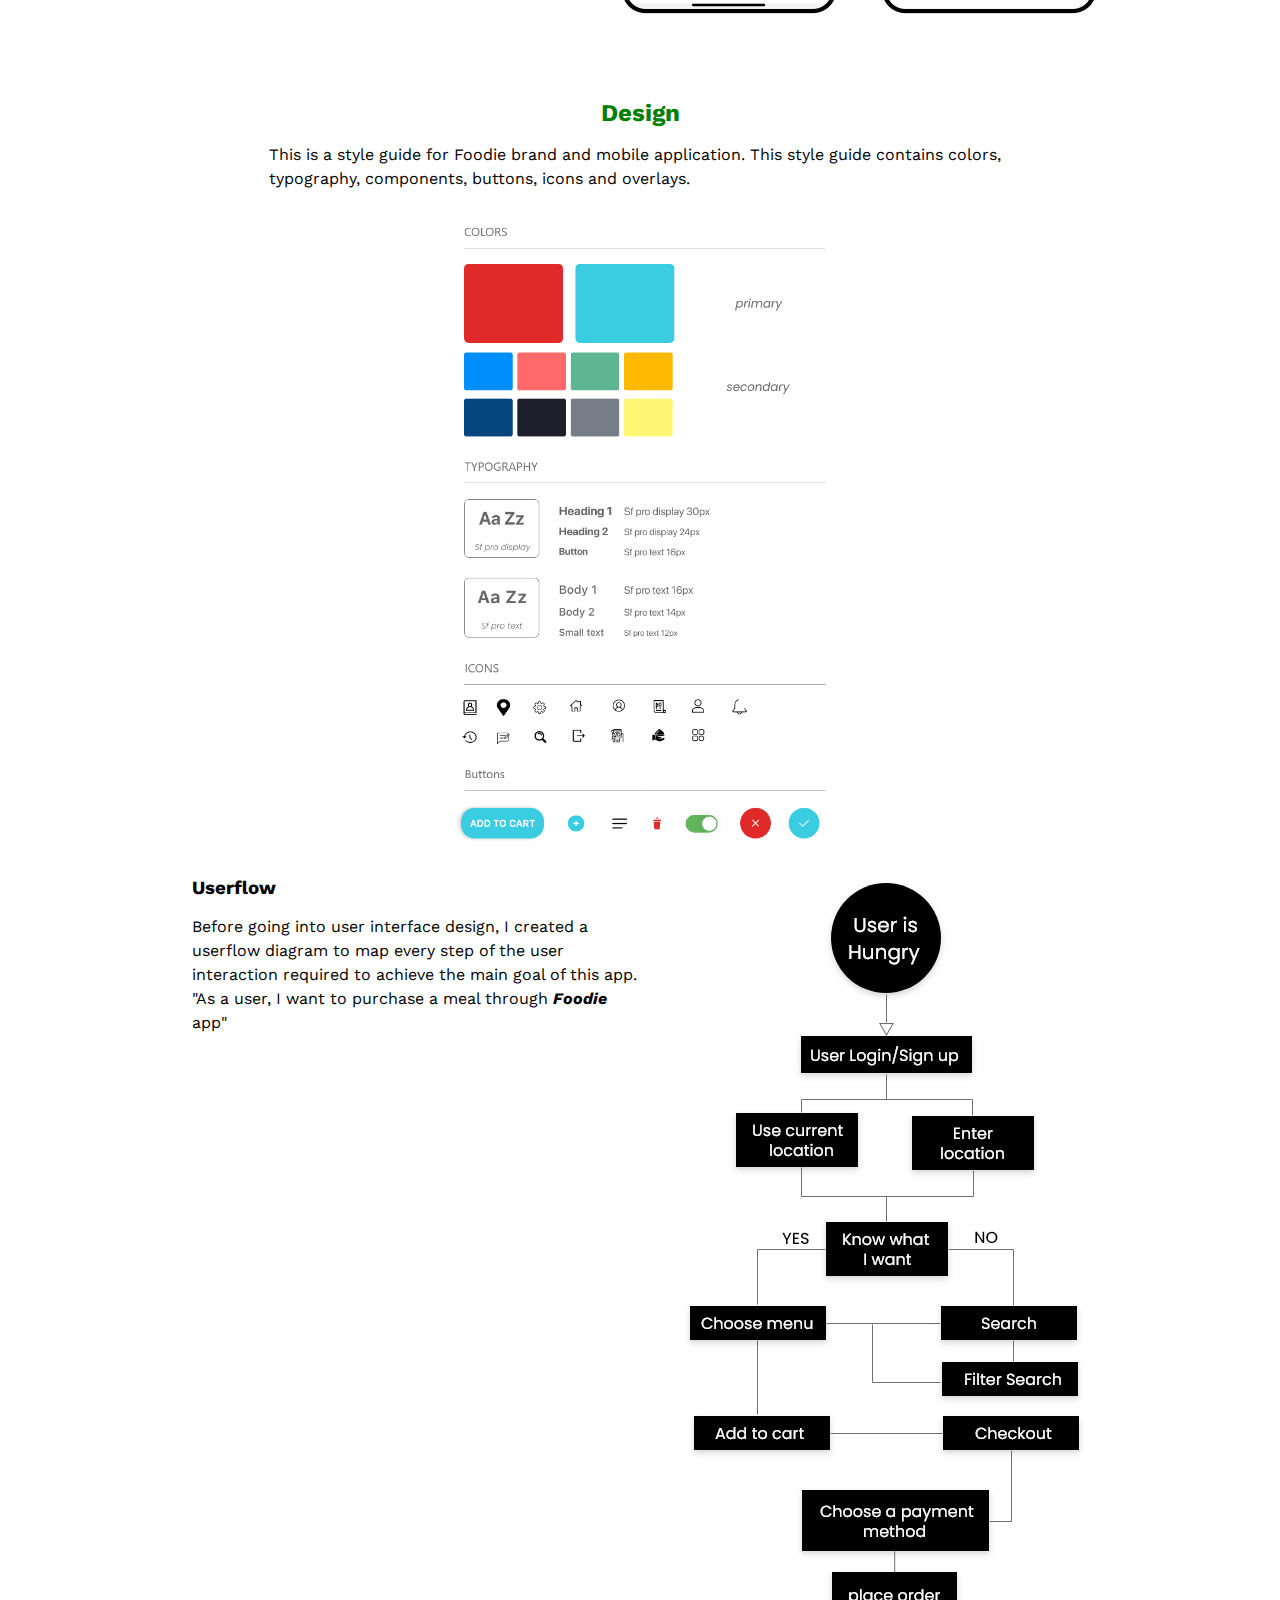
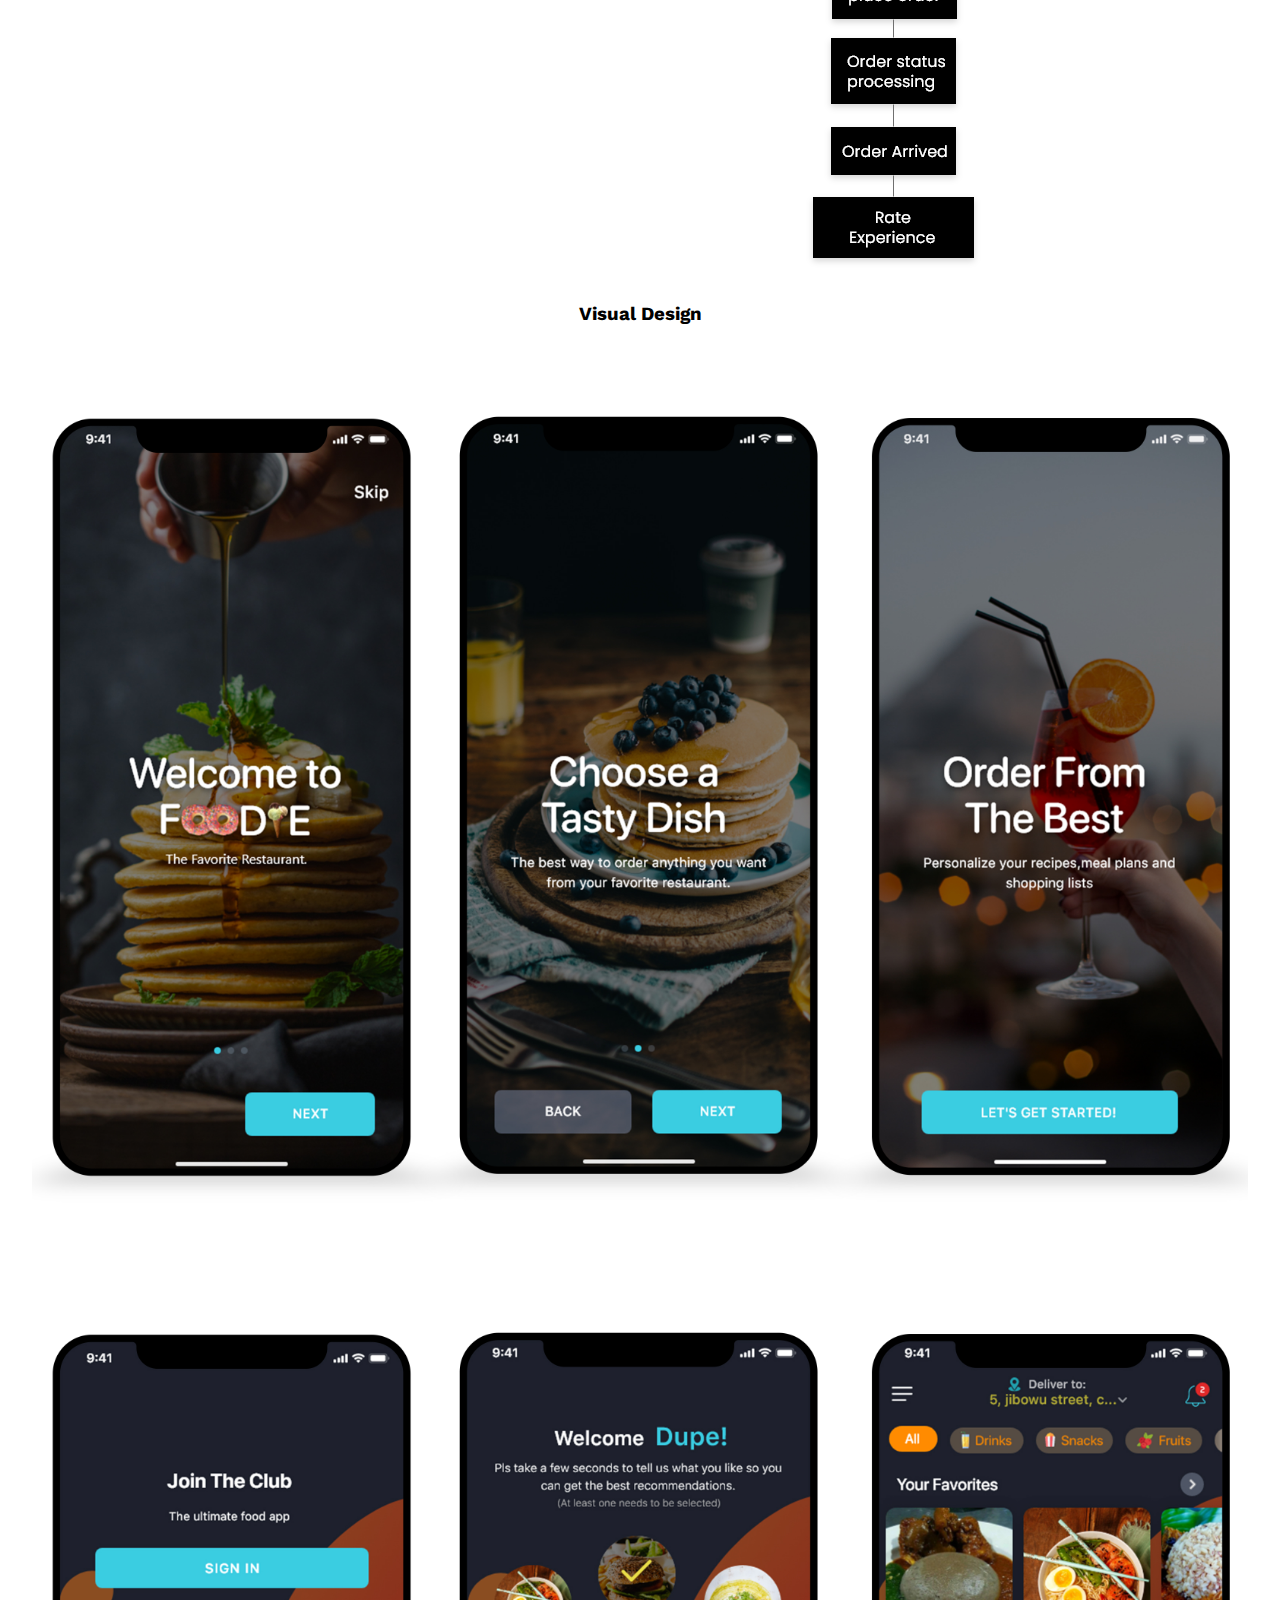
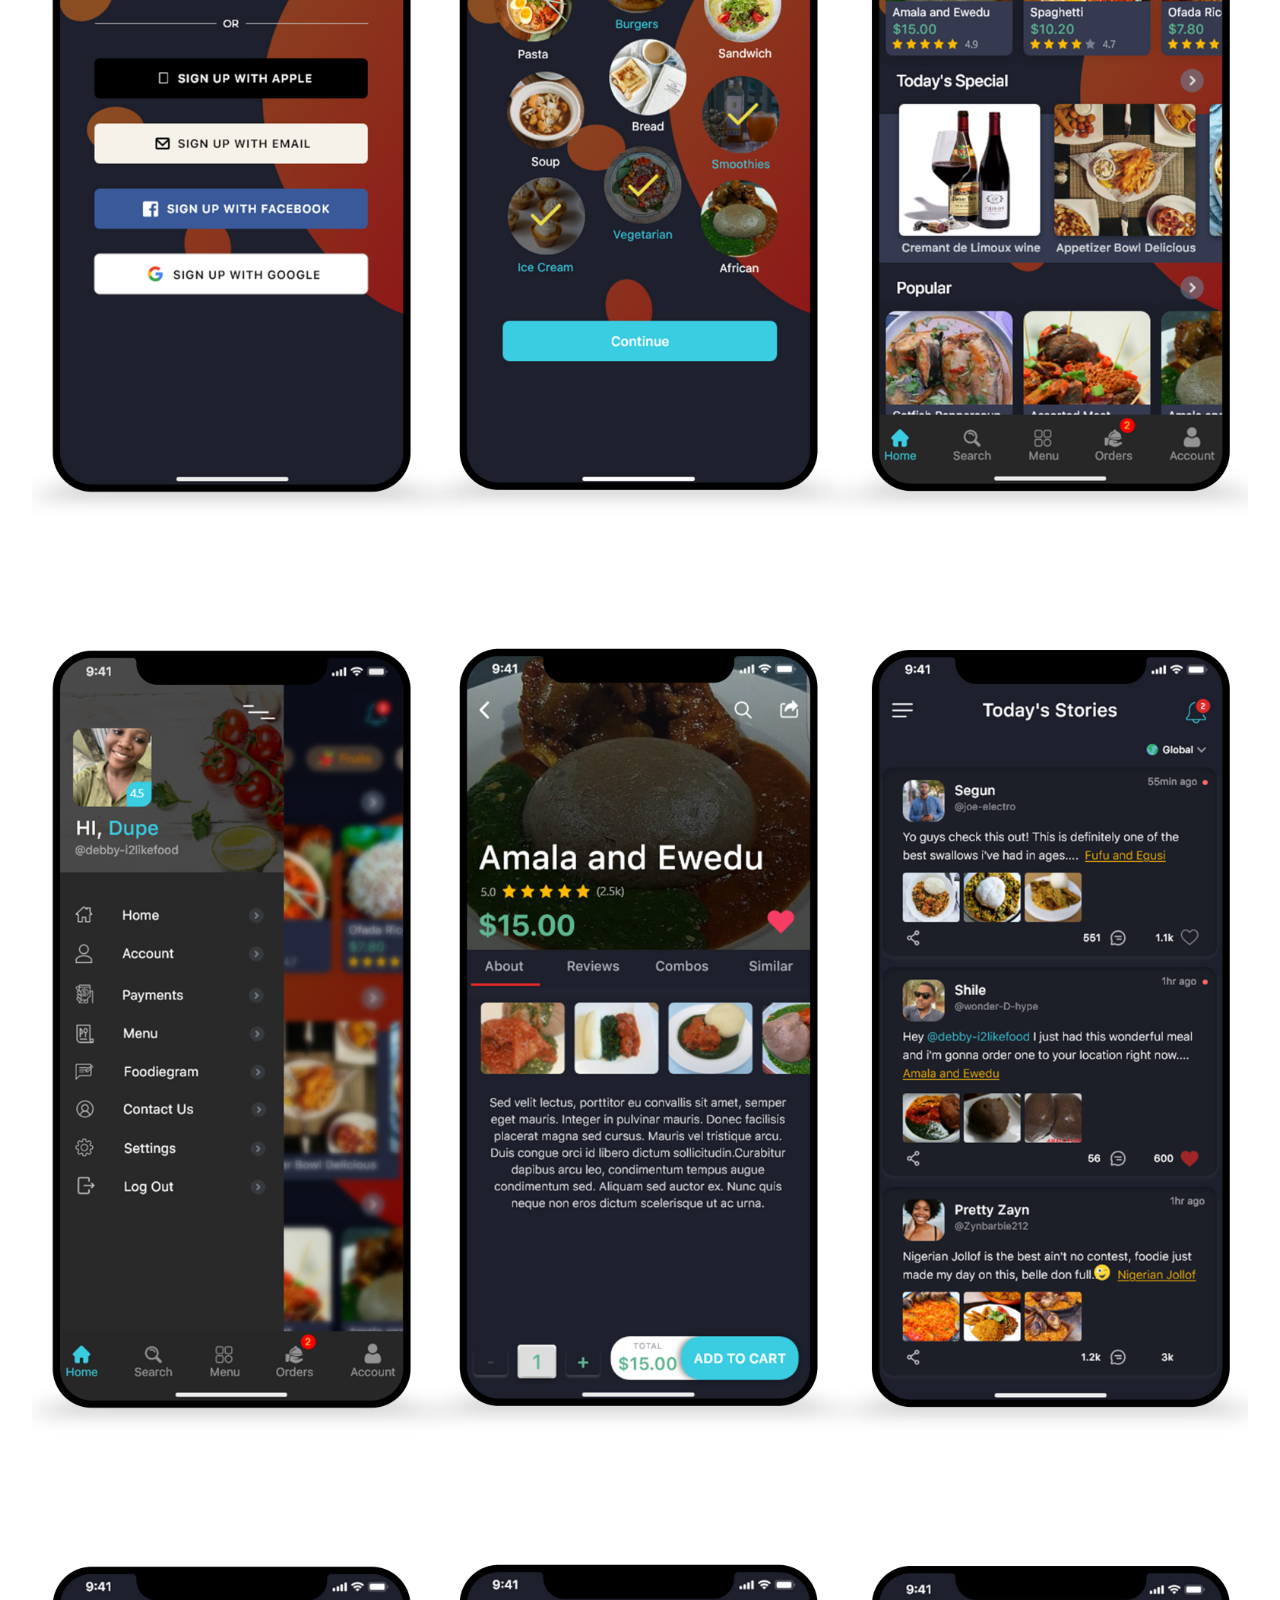
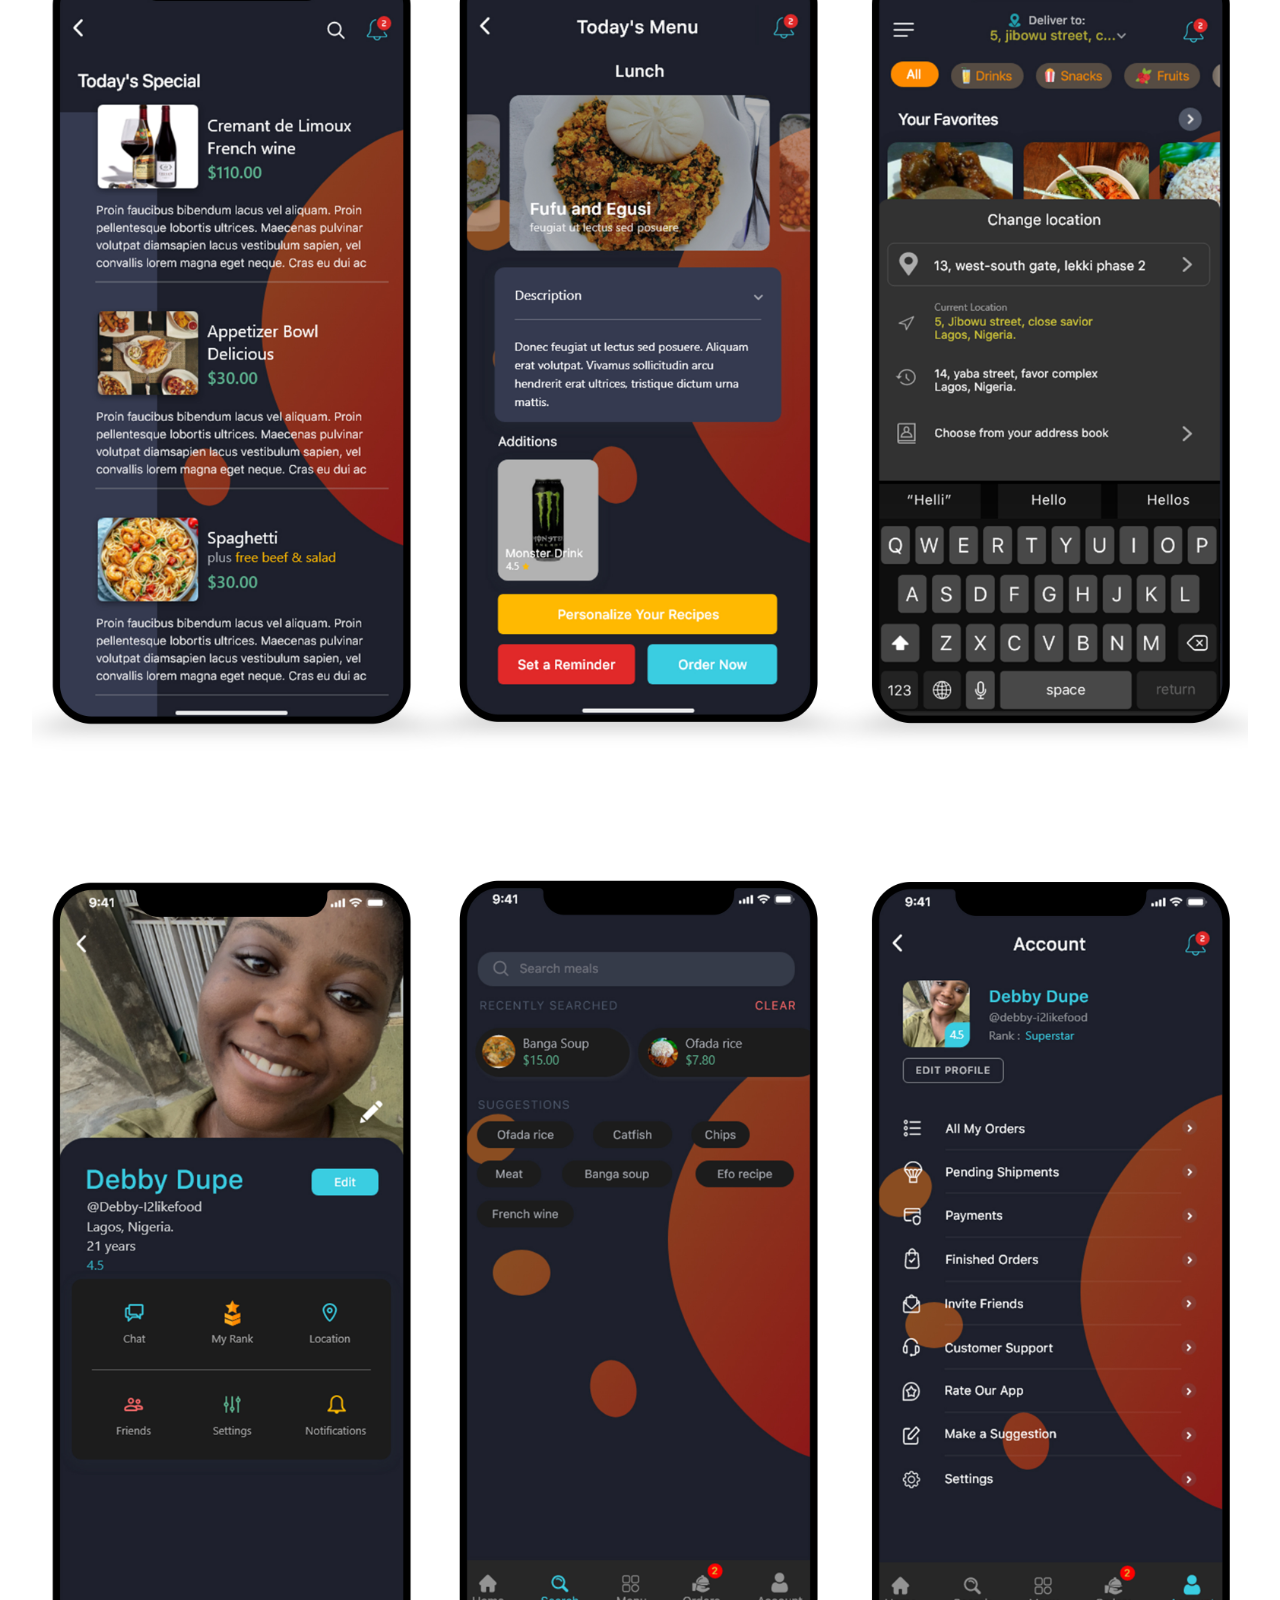
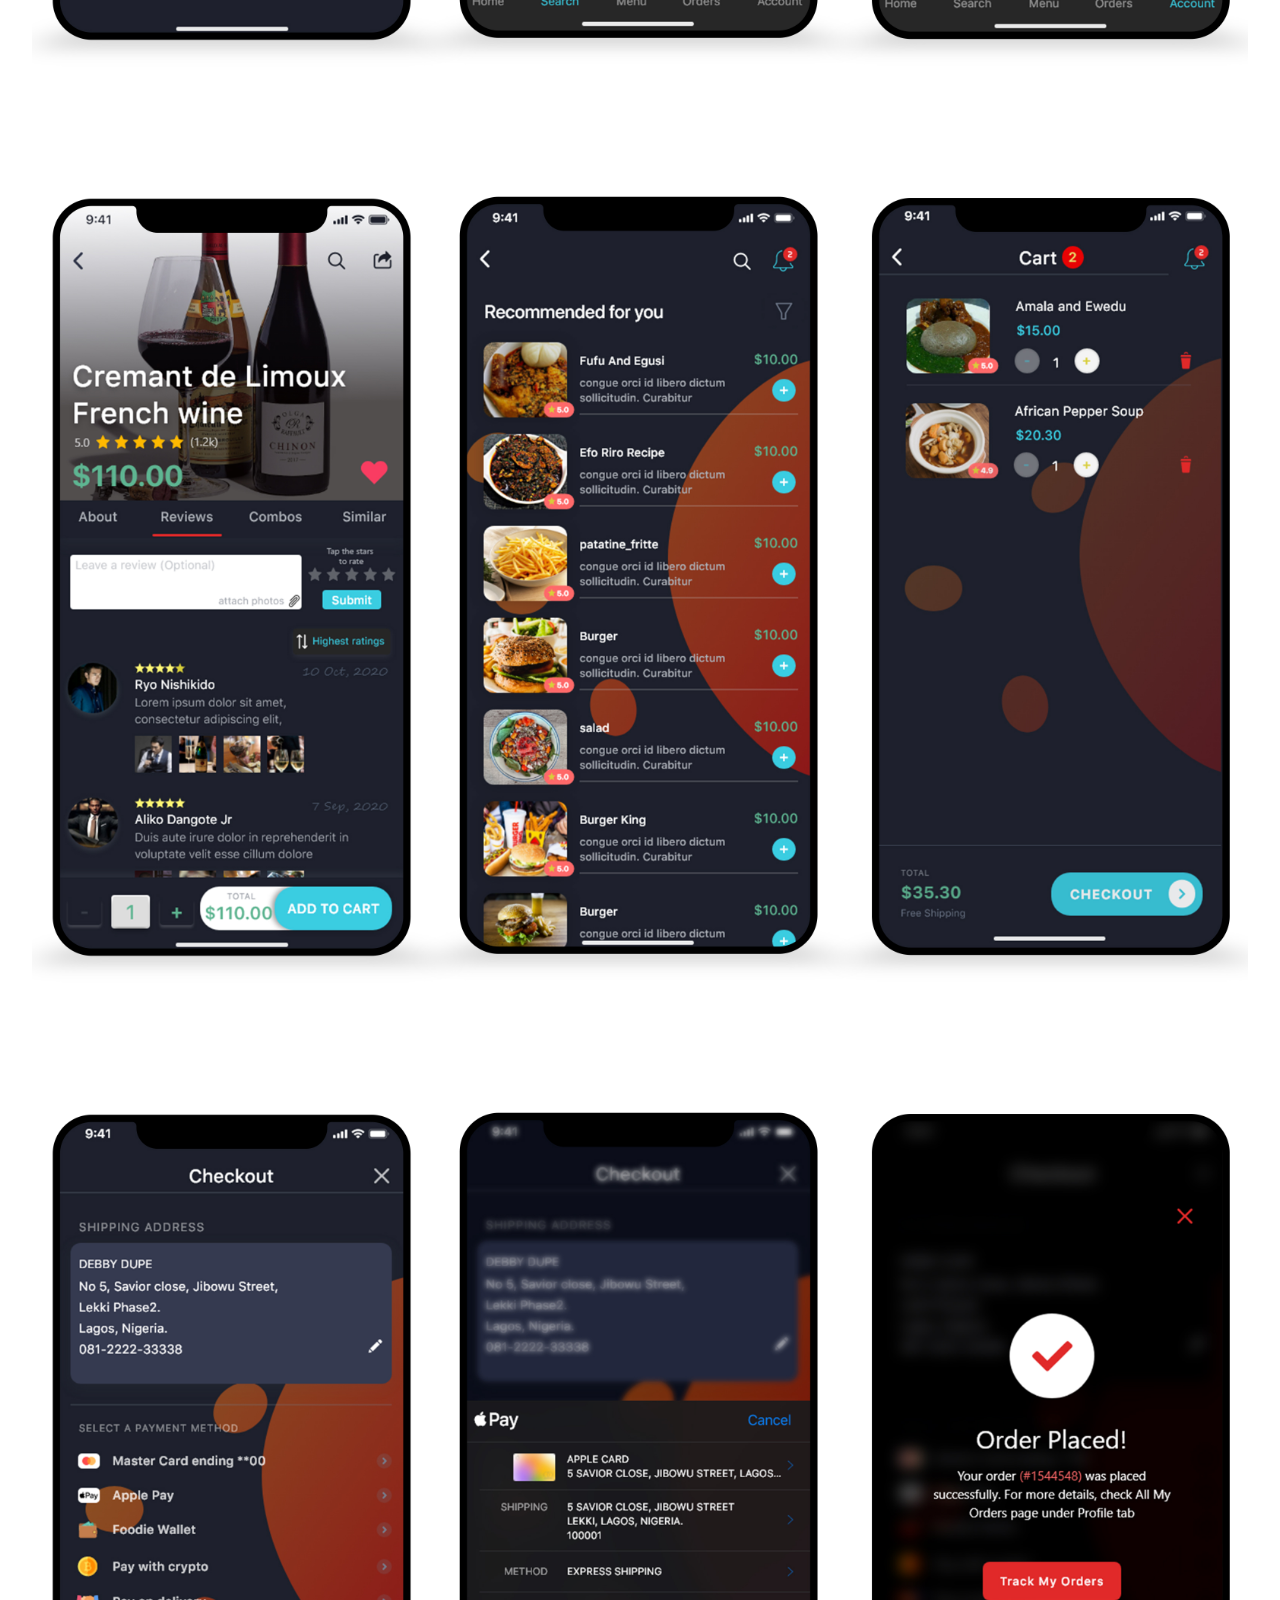
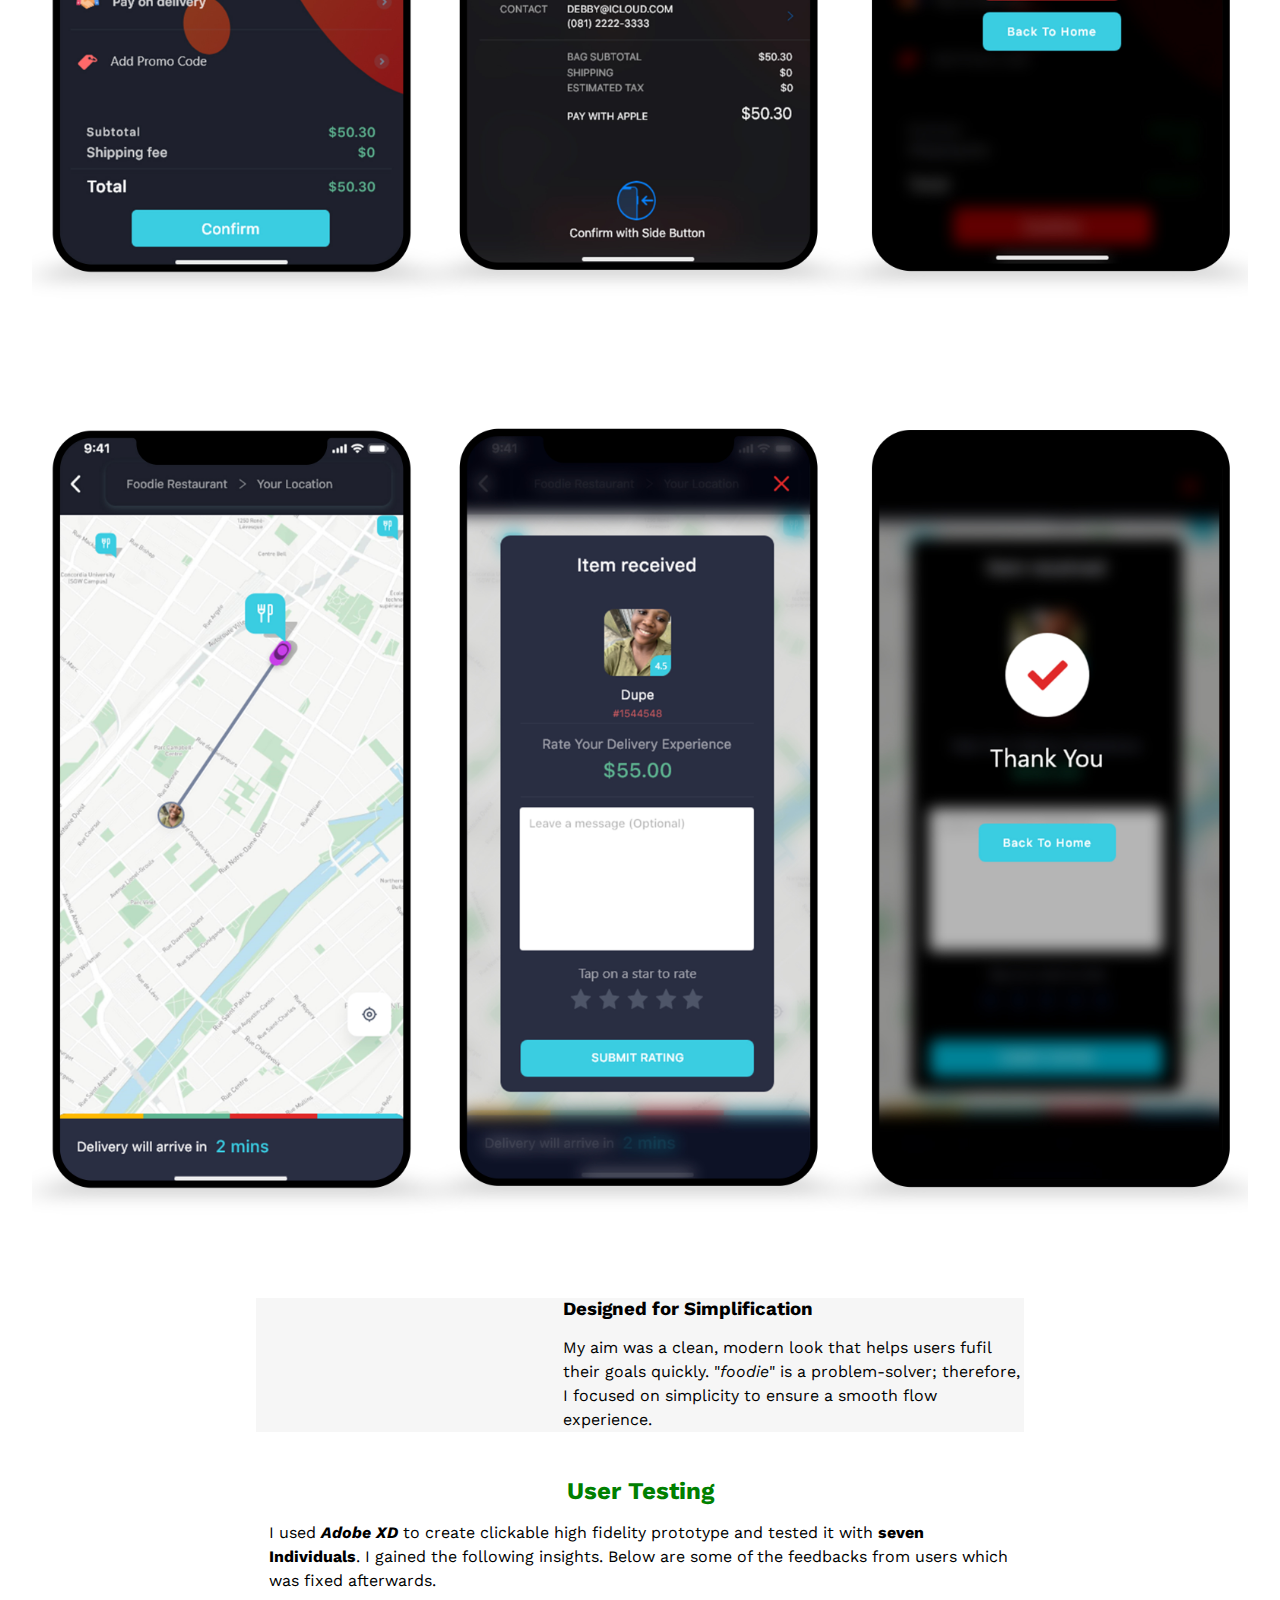
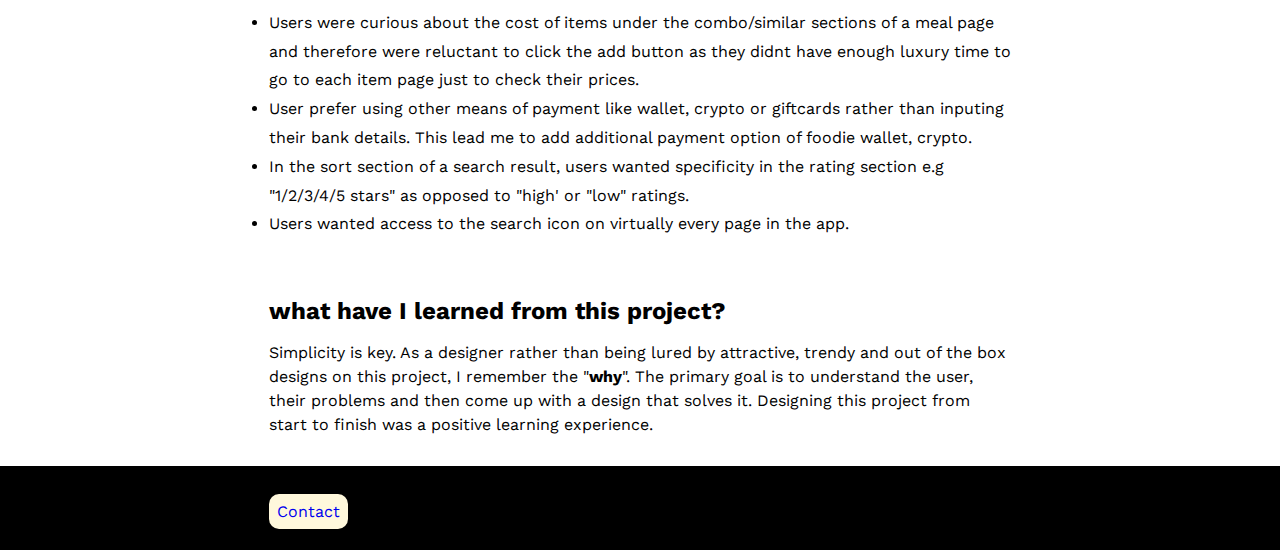
==== commit 56127968: "new foodie img" ====
--- a/index.html
+++ b/index.html
@@ -209,23 +209,30 @@
             </div>
 
             <div class="visual-img-cont">
-                <img class="visual-img" src="foodie/ah1.png" alt="">
-            </div>
-            <div class="visual-img-cont">
-                <img class="visual-img" src="foodie/ah2.png" alt="">
-            </div>
-            <div class="visual-img-cont">
-                <img class="visual-img" src="foodie/ah3.png" alt="">
-            </div>
-            <div class="visual-img-cont">
-                <img class="visual-img" src="foodie/ah4.png" alt="">
-            </div>
-            <div class="visual-img-cont">
-                <img class="visual-img" src="foodie/ah5.png" alt="">
-            </div>
-            <div class="visual-img-cont">
-                <img class="visual-img" src="foodie/ah6.png" alt="">
-            </div>
+                <img class="visual-img" src="foodie/finalfoodie-1.jpg" alt="">
+            </div>
+            <div class="visual-img-cont">
+                <img class="visual-img" src="foodie/finalfoodie-2.jpg" alt="">
+            </div>
+            <div class="visual-img-cont">
+                <img class="visual-img" src="foodie/finalfoodie-3.jpg" alt="">
+            </div>
+            <div class="visual-img-cont">
+                <img class="visual-img" src="foodie/finalfoodie-4.jpg" alt="">
+            </div>
+            <div class="visual-img-cont">
+                <img class="visual-img" src="foodie/finalfoodie-5.jpg" alt="">
+            </div>
+            <div class="visual-img-cont">
+                <img class="visual-img" src="foodie/finalfoodie-6.jpg" alt="">
+            </div>
+            <div class="visual-img-cont">
+                <img class="visual-img" src="foodie/finalfoodie-7.jpg" alt="">
+            </div>
+            <div class="visual-img-cont">
+                <img class="visual-img" src="foodie/finalfoodie-8.jpg" alt="">
+            </div>
+      
            
         
                 <div class="simply">
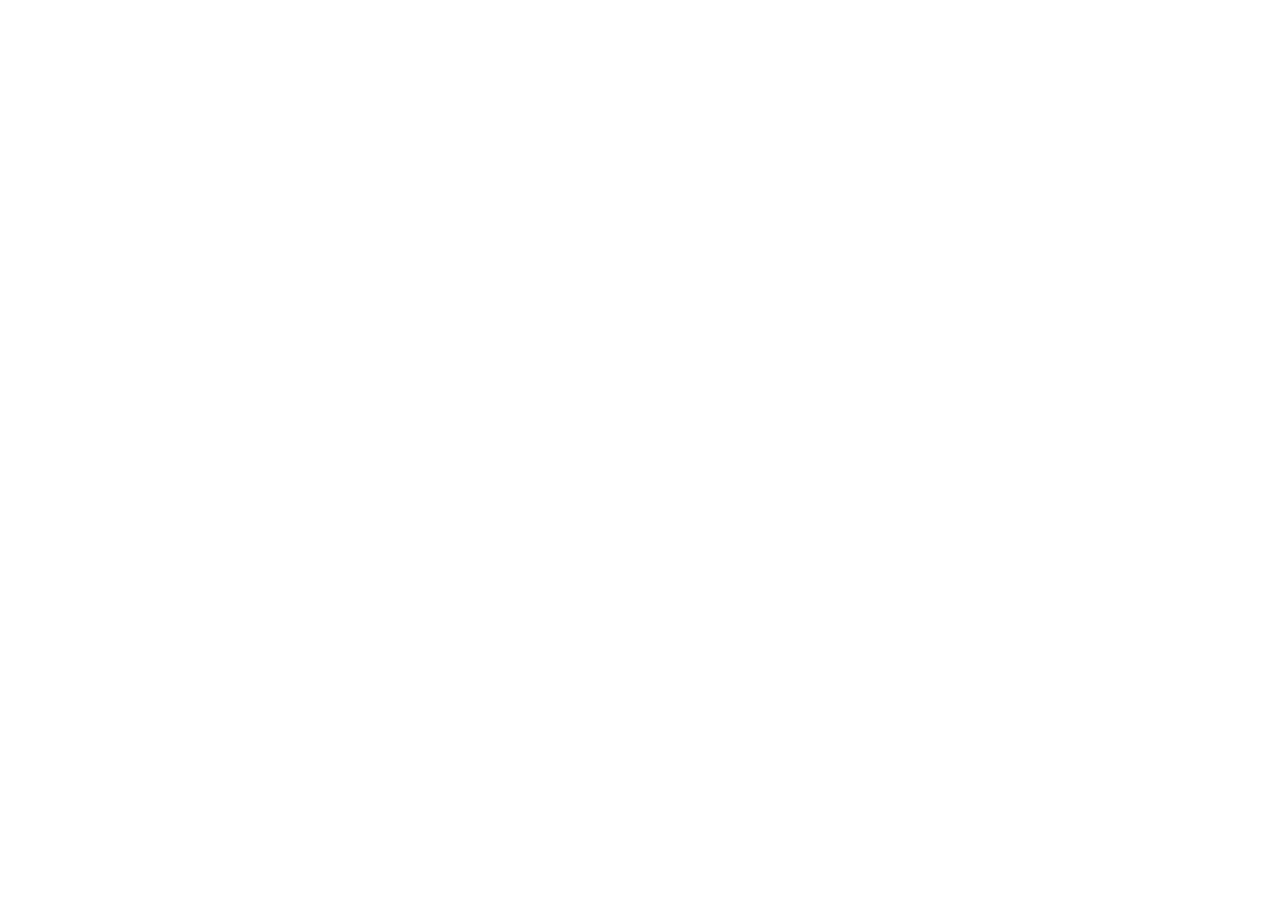
==== commit 1de43a14: "img case study" ====
--- a/index.html
+++ b/index.html
@@ -3,307 +3,17 @@
 <head>
     <meta charset="UTF-8">
     <meta name="viewport" content="width=device-width, initial-scale=1.0">
-    <title>Welcome to foodie</title>
-    <link rel="preconnect" href="https://fonts.gstatic.com">
-    <link href="https://fonts.googleapis.com/css2?family=Source+Sans+Pro:ital,wght@0,300;0,400;0,900;1,200&family=Work+Sans:wght@400;500;600&display=swap" rel="stylesheet">
-    <link rel="stylesheet" href="web-fonts-with-css/css/fontawesome-all.min.css">
-    <link rel="stylesheet" href="foodie.css">
-    <link rel="stylesheet" href="query.css">
+    <title>E-commerce case study</title>
+    <link rel="stylesheet" href="style.css">
 </head>
 <body>
-    
-    <section id="header-bg-img">
-        <div class="myinfo">
-            <a href="#"><img class="mypic" src="foodie/IMG_1659 - Copy - Copy.JPG" alt=""></a>
-            <div class="details">
-                <div class="myname"><a href="">Ibiyemi Adebayo</a></div>
-                <div class="role"><a href="">ux designer / frontend developer</a></div>
-            </div>
-        </div>
-    </section>
 
-    <section id="overview">
-        <div class="container-text">
-            <h3 style="font-weight: 500;">OVERVIEW</h3>
-            <h3>Project Brief</h3>
-            <p>A Platform for users to order food to their doorstep without any hassle.</p>
-            <h3 class="problem">The Problem</h3>
-            <p>The restaurant franchise had no online presence, as a result customer could not order food to their doorstep as there was no delivery options leaving the restaurant at the mercy of third party apps which often charge high fees - up to 30% in some cases.</p>
-            <h3 class="goal">The Goal</h3>
-            <p>Developing a food mobile app that allow users order food at their doorstep.</p>
-            <h3 class="responsibility" >Responsibilities</h3>
-            <p>Userflow mapping</p>
-            <p>Wireframing</p>
-            <p>Prototyping</p>
-            <p>Visual design</p>
-
-            <h4>Tools</h4>
-            <p>Adobe XD</p>
-            <p>Adobe Illustrator</p>
-            <p>Adobe Photoshop</p>
-    
-            <h2 class="process">The Design process</h2>
-            <p class="process-text">This was the process I used in solving this problem.</p>
-        </div>
-
-            <div class="process-bg-img">
-                <div class="discoveries">
-                    <div class="discover-icon">
-                        <a href=""><img class="icon" src="foodie/research.svg" alt=""></a>
-                    </div>
-                    <h4 class="text-head">
-                        Discover
-                    </h4>
-                    <p>
-                        Generate and gather ideas plus look at other ideas.
-                    </p>
-                </div>
-
-                <div class="discoveries">
-                    <div class="discover-icon">
-                        <a href=""><img class="icon" src="foodie/idea.svg" alt=""></a>
-                    </div>
-                    <h4 class="text-head"> Ideation</h4>
-                    <p>Gather ideas, create several sketches and userflows.</p>
-                </div>
-
-                <div class="discoveries">
-                    <div class="discover-icon">
-                        <a href=""><img class="icon" src="foodie/sketch.svg" alt=""></a>
-                    </div>
-                    <h4 class="text-head">Design</h4>
-                    <p> Develope multiple ideation designs.</p>
-                </div>
-
-                <div class="discoveries">
-                    <div class="discover-icon">
-                        <a href=""><img class="icon" src="foodie/test.svg" alt=""></a>
-                    </div>
-                    <h4 class="text-head">User Testing</h4>
-                    <p> Prototype the design to test with user to get feedback and iterate.</p>
-                </div>
-            </div>
-    
-        <div class="container-text">
-                
-                <h2 class="discover-header">Discover</h2>
-                <h3 class="discover">
-                    Design Thinking
-                </h3>
-        
-                <p>The development of <em><strong>Foodie</strong></em> was shaped by the principles of design thinking. It helped me to keep focus on users and their needs at each phase of the design process.</p>
-                <h4 class="keyfinding">What can users do in the app?</h4>
-                <ul>
-                    <li>The users can order food at their doorstep for themselves or any other user on the app irrespective of their location.</li>
-                    <li>They can choose from predefined daily menu of breakfast, lunch and dinner.</li>
-                    <li>They can specify their dietary preferences and customize their recipes.</li>
-                    <li>They can share details about a meal to a community of users on the app (Locally or Globally).</li>
-                </ul>
-        
-                <h3 class="personas">Personas</h3>
-                <p>Based on interviews, user and online research, I setup two personas.</p>
-        
-                <ul>
-                    <li>Each persona had a scenario that identified a realistic goal the user might have when working with this app.</li>
-                    <li>The information about each persona focused on its <strong>goals</strong> and <strong>frustrations</strong> with the app as well as their <strong>interactions</strong> with it, which drastically affected my design decisions.</li>
-                </ul>
-        </div>
-
-            <div class="personas-bg-img">
-               
-                <div class="persona">
-                    <img class="svg" src="foodie/Group 1541.png" alt="">
-                </div>
-
-                <div class="persona">
-                    <img class="svg" src="foodie/Group 153901.png" alt="">
-                </div>
-                
-            </div>
-<!-- 
-            <div class="container-persona">
-                <div class="faza">
-                    <div class="fazaprofile">
-                        <div class="fazaimg">
-                          <h3>Wale Ojo</h3>
-                          <p>Single, Age 24, Account Manager</p>
-                        </div>
-                        <div class="fazatext">
-
-                        </div>
-                    </div>
-                </div>
-                <div class="christi">
-                    <div class="christiprofile">
-                        <div class="christi-img">
-
-                        </div>
-                        <div class="christi-text">
-
-                        </div>
-                    </div>
-                </div>
-            </div> -->
-
-        <div class="container-text">
-                <h2 class="discover-header" >
-                    Ideation
-                </h2>
-        </div>
-
-        
-        <div class="sketch-container">
-            <div class="d-ideas">
-                <p class="idea">GATHER IDEAS</p>
-                <p class="idea2"><strong>Sketching</strong></p>
-                <p>After brainstorming, I sketched each iteration with a pen and paper to detail out the flow inorder to define the overall structure. </p>
-            </div>
-
-            <div class="ideation-bg-img">
-                    <img class="sketch" src="foodie/IMG_E1622.JPG" alt="">
-            </div>
-        </div>
-
-        <div class="sketch-container">
-            <div class="d-ideas">
-                <p class="idea2"><strong>Low fidelity wireframe</strong></p>
-                <p>After defining the overall structure, I created the low fidelity wireframe with Adobe XD. The most challenging part was the dashboard design, It took a few concepts until i created the structure that was clear, concise and easy to use. </p>
-            </div>
-
-            <div class="ideation-bg-img2">
-                    <img class="sketch2" src="foodie/102.png" alt="">
-            </div>
-        </div>
-            
-        <div class="container-text">
-                    <h2 class="discover-header">Design</h2>
-        
-                    <!-- <p class="laying">Lorem ipsum dolor sit amet consectetur.</p>
-                    <p class="laying2">Lorem ipsum dolor sit amet consectetur.</p> -->
-                    <p class="styleguide">This is a style guide for Foodie brand and mobile application. This style guide contains colors, typography, components, buttons, icons and overlays.</p>
-
-                    <div class="design-bg-img">
-                        <img  class="elements" src="foodie/Group 1688.png" alt="">
-                    </div>
-        
-        </div>
-        
-        <div class="userflow-cont">
-            <div class="userflow-text">
-                            <h3 class="general">Userflow</h3>
-                
-                            <p class="userflow">
-                               Before going into user interface design, I created a userflow diagram to map every step of the user interaction required to achieve the main goal of this app. "As a user, I want to purchase a meal through <strong><em>Foodie</em></strong> app"
-                            </p>
-                        </div>
-    
-                        <div class="userflow-bg-img">
-                            <img class="flowimg"  src="foodie/Group 1721.png" alt="">
-                        </div>
-                    </div>
-   
-    
-    
-            <div class="container-text">
-                <h3 class="splash">Visual Design</h3>
-            </div>
-
-            <div class="visual-img-cont">
-                <img class="visual-img" src="foodie/finalfoodie-1.jpg" alt="">
-            </div>
-            <div class="visual-img-cont">
-                <img class="visual-img" src="foodie/finalfoodie-2.jpg" alt="">
-            </div>
-            <div class="visual-img-cont">
-                <img class="visual-img" src="foodie/finalfoodie-3.jpg" alt="">
-            </div>
-            <div class="visual-img-cont">
-                <img class="visual-img" src="foodie/finalfoodie-4.jpg" alt="">
-            </div>
-            <div class="visual-img-cont">
-                <img class="visual-img" src="foodie/finalfoodie-5.jpg" alt="">
-            </div>
-            <div class="visual-img-cont">
-                <img class="visual-img" src="foodie/finalfoodie-6.jpg" alt="">
-            </div>
-            <div class="visual-img-cont">
-                <img class="visual-img" src="foodie/finalfoodie-7.jpg" alt="">
-            </div>
-            <div class="visual-img-cont">
-                <img class="visual-img" src="foodie/finalfoodie-8.jpg" alt="">
-            </div>
-      
-           
-        
-                <div class="simply">
-                    
-                    <div class="simply-img">
-                        <img class="simplyimg" src="foodie/IMG-1540222.gif" alt="">
-                    </div>
-
-                    <div class="simply-text">
-                        <h3 class="homescreen" style="margin-bottom: 1rem;">
-                            Designed for Simplification
-                        </h3>
-                        <p>My aim was a clean, modern look that helps users fufil their goals quickly. "<em>foodie</em>" is a problem-solver; therefore, I focused on simplicity to ensure a smooth flow experience.</p>
-                    </div>
-
-                </div>
-        
-                <!-- <div class="videowrapper">
-                    <iframe width="400" height="600" style="margin: 0 auto;"  src="https://www.youtube.com/embed/BEvwaNuHQRQ" frameborder="0" allow="accelerometer; autoplay; clipboard-write; encrypted-media; gyroscope; picture-in-picture" allowfullscreen></iframe>
-                </div> -->
-               
-
-        <div class="container-text">
-                <h2 class="discover-header">User Testing</h2>
-                <p>I used <em><strong>Adobe XD</strong></em> to create clickable high fidelity prototype and tested it with <strong>seven Individuals</strong>. I gained the following insights. Below are some of the feedbacks from users which was fixed afterwards.</p>
-
-                <ul>
-                <li>Users were curious about the cost of items under the combo/similar sections of a meal page and therefore were reluctant to click the add button as they didnt have enough luxury time to go to each item page just to check their prices.</li>
-                <li>User prefer using other means of payment like wallet, crypto or giftcards rather than inputing their bank details. This lead me to add additional payment option of foodie wallet, crypto.</li>
-                <li>In the sort section of a search result, users wanted specificity in the rating section e.g "1/2/3/4/5 stars" as opposed to "high' or "low" ratings.</li>
-                <li>Users wanted access to the search icon on virtually every page in the app.</li>
-            </ul>
-        </div>
-
-            <div class="playlist-bg-img">
-
-            </div>
-
-        <div class="container-text">
-                <h2 class="applewatch">what have I learned from this project?</h2>
-                <p>Simplicity is key. As a designer rather than being lured by attractive, trendy and out of the box designs on this project, I remember the "<strong>why</strong>". The primary goal is to understand the user, their problems and then come up with a design that solves it. Designing this project from start to finish was a positive learning experience.</p>
-        </div>
-
-
-
-    </section>
-  
-    <section id="footer">
-    
-        <div class="container-text">
-       
-            <div class="footer-contact">
-                <div class="contact-details">
-                    <div class="contact"><a href="https://hibee01.github.io/my-portfolio/#contact">Contact</a>
-                    </div>
-                   
-                </div>
-               
-            </div>
-        </div>
-</section>
-
-
-
-
-
-
-
-
-
-
+    <div>
+        <img class="rwandaful-img" src="img/Desktop - 7.png" alt="">
+    </div>
+    <div>
+        <img class="rwandaful-img767" src="img/iPad mini - 4.png" alt="">
+    </div>
 
 
 
--- a/style.css
+++ b/style.css
@@ -0,0 +1,31 @@
+* {
+    box-sizing: border-box;
+    margin: 0;
+    padding: 0;
+}
+
+div {
+    width: 100%;
+}
+
+.rwandaful-img {
+    width: 100%;
+    display: block;
+}
+
+.rwandaful-img767 {
+    display: none;
+}
+
+
+@media (max-width: 767px) {
+    .rwandaful-img {
+        display: none;
+    }
+    
+    .rwandaful-img767 {
+        width: 100%;
+        display: block;
+    }
+    
+}